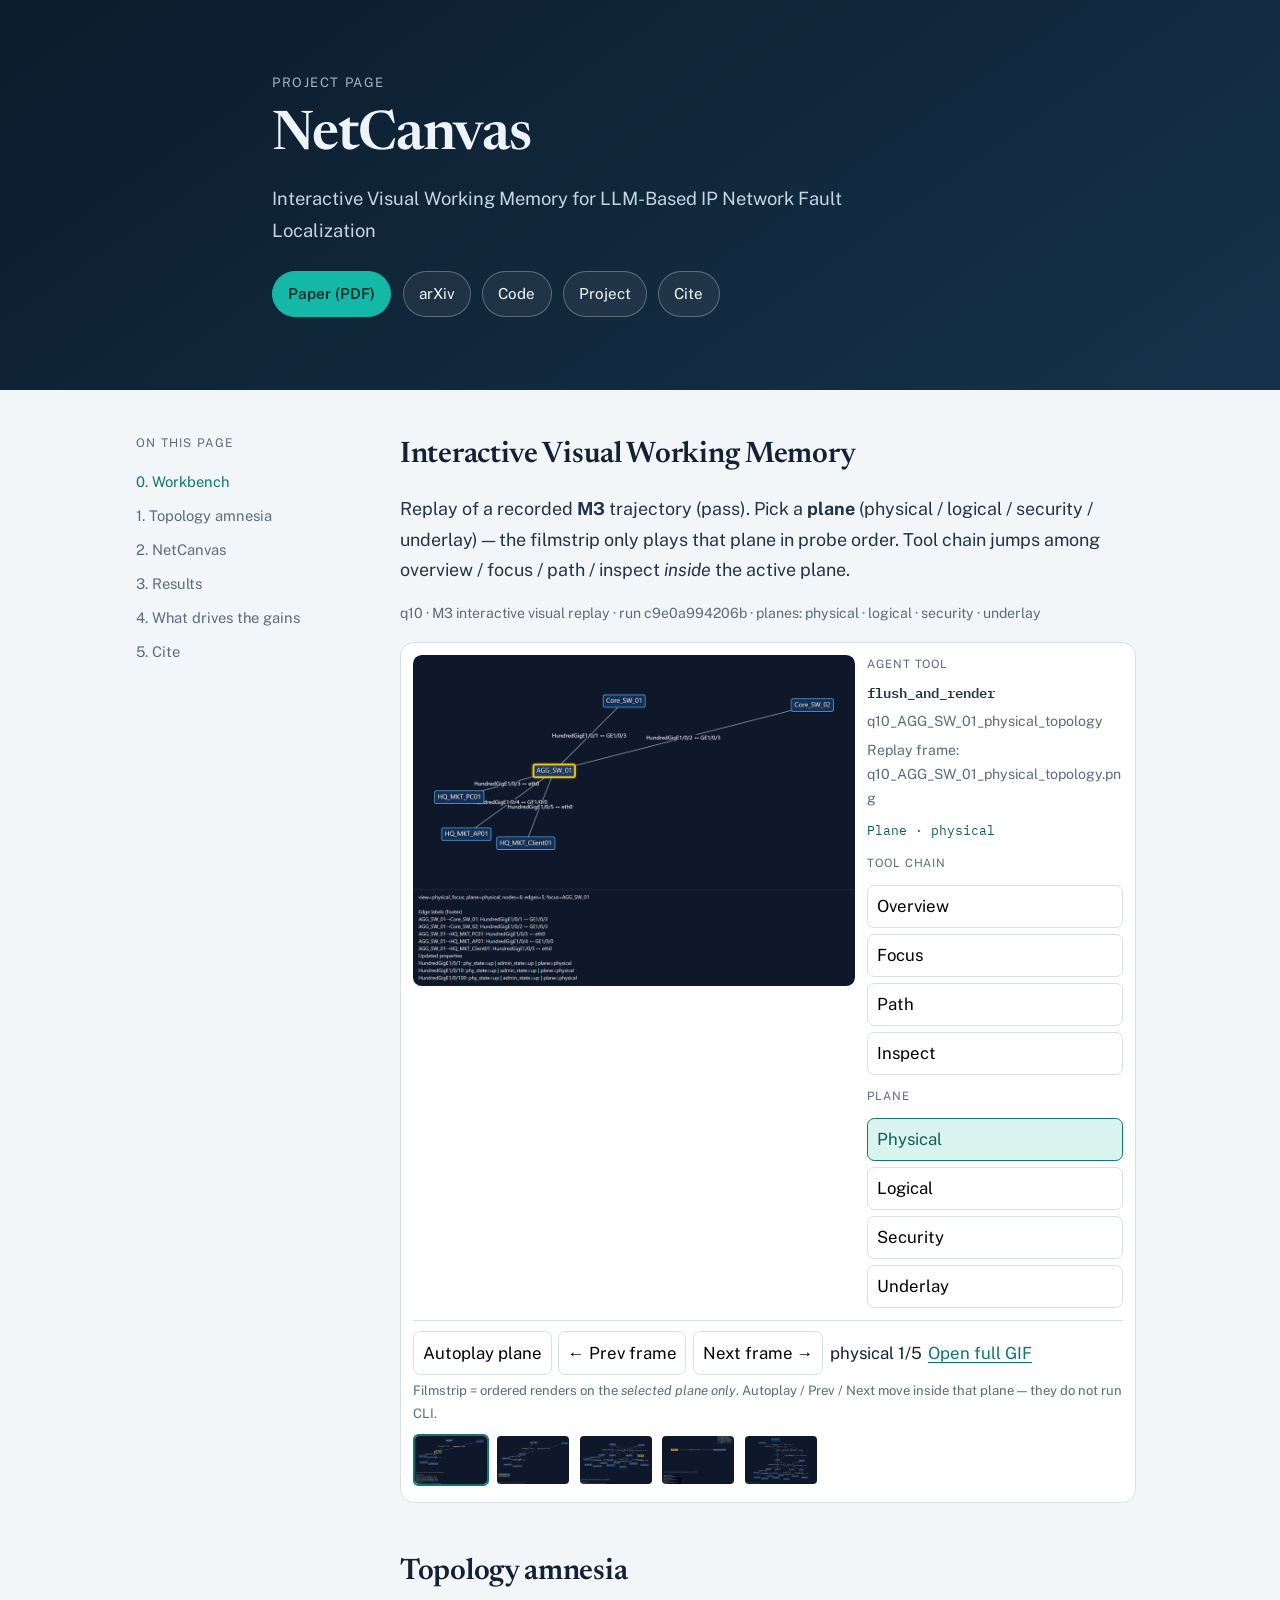
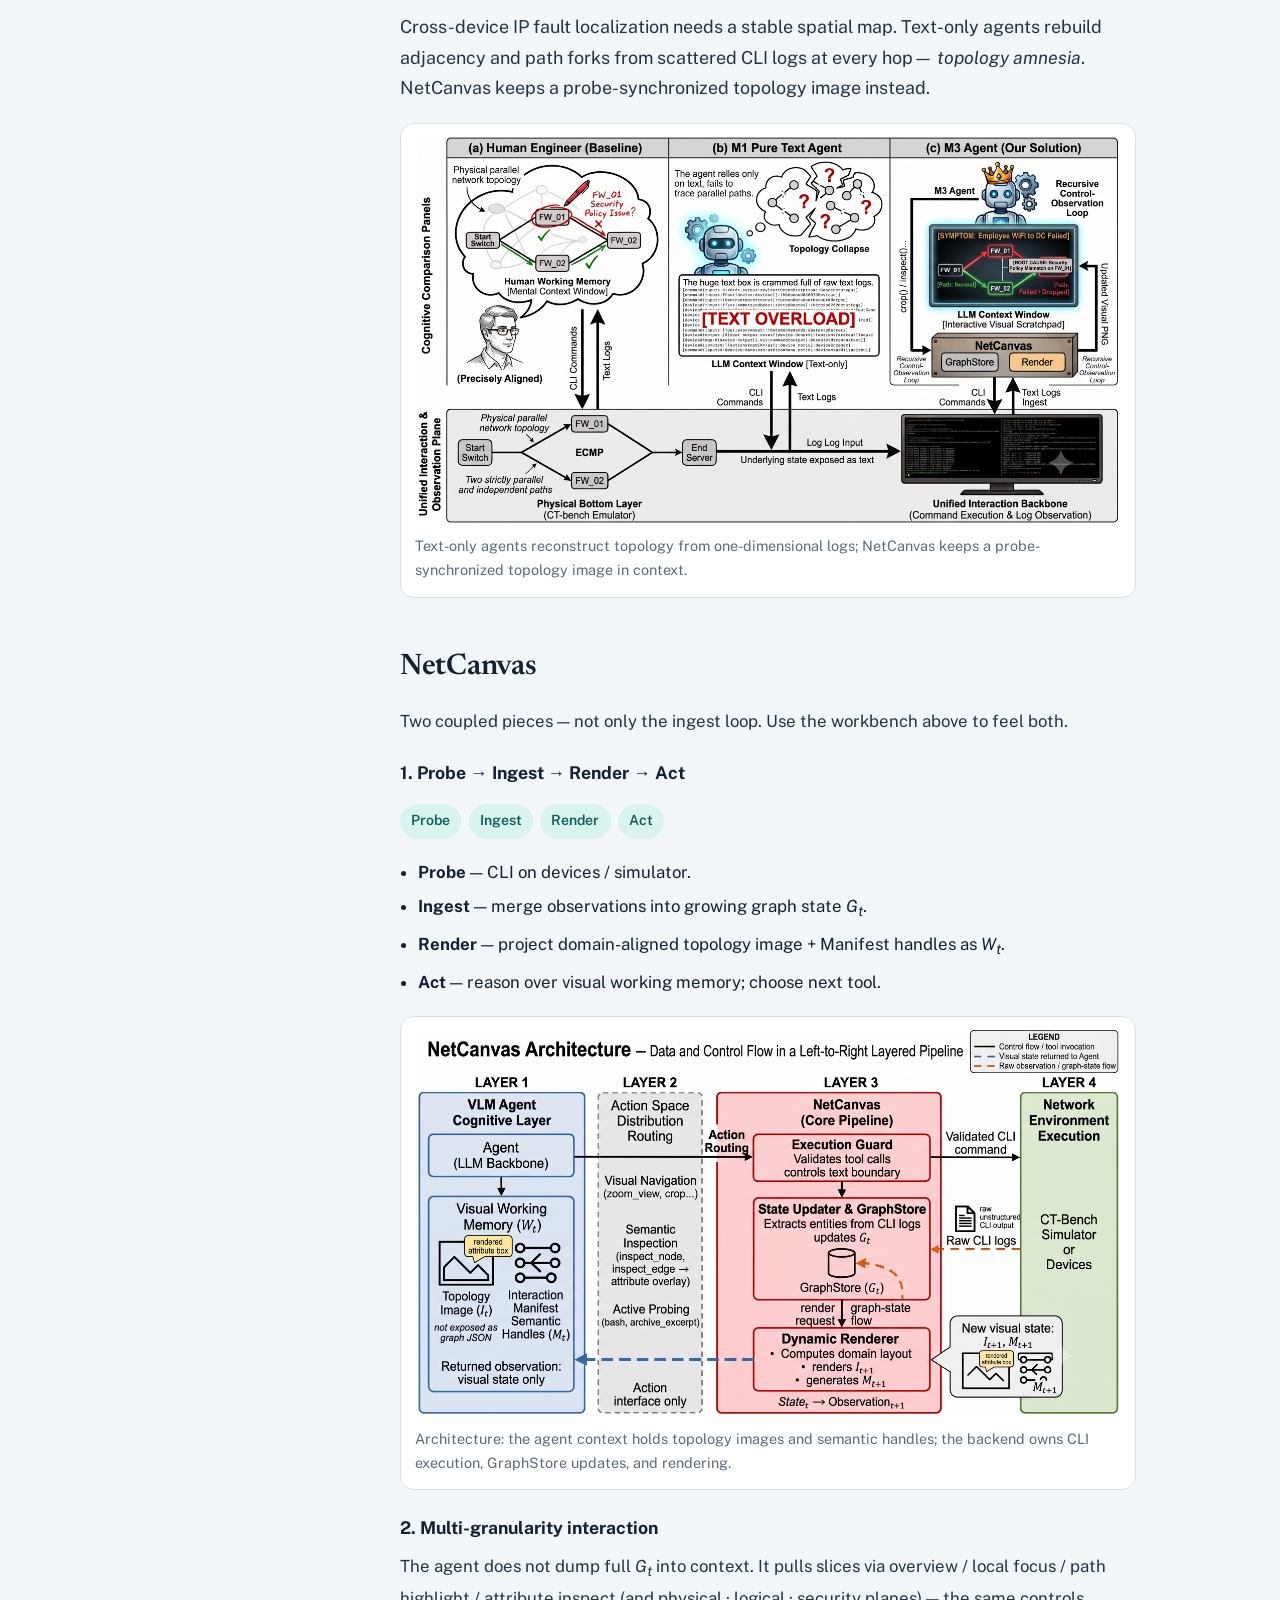
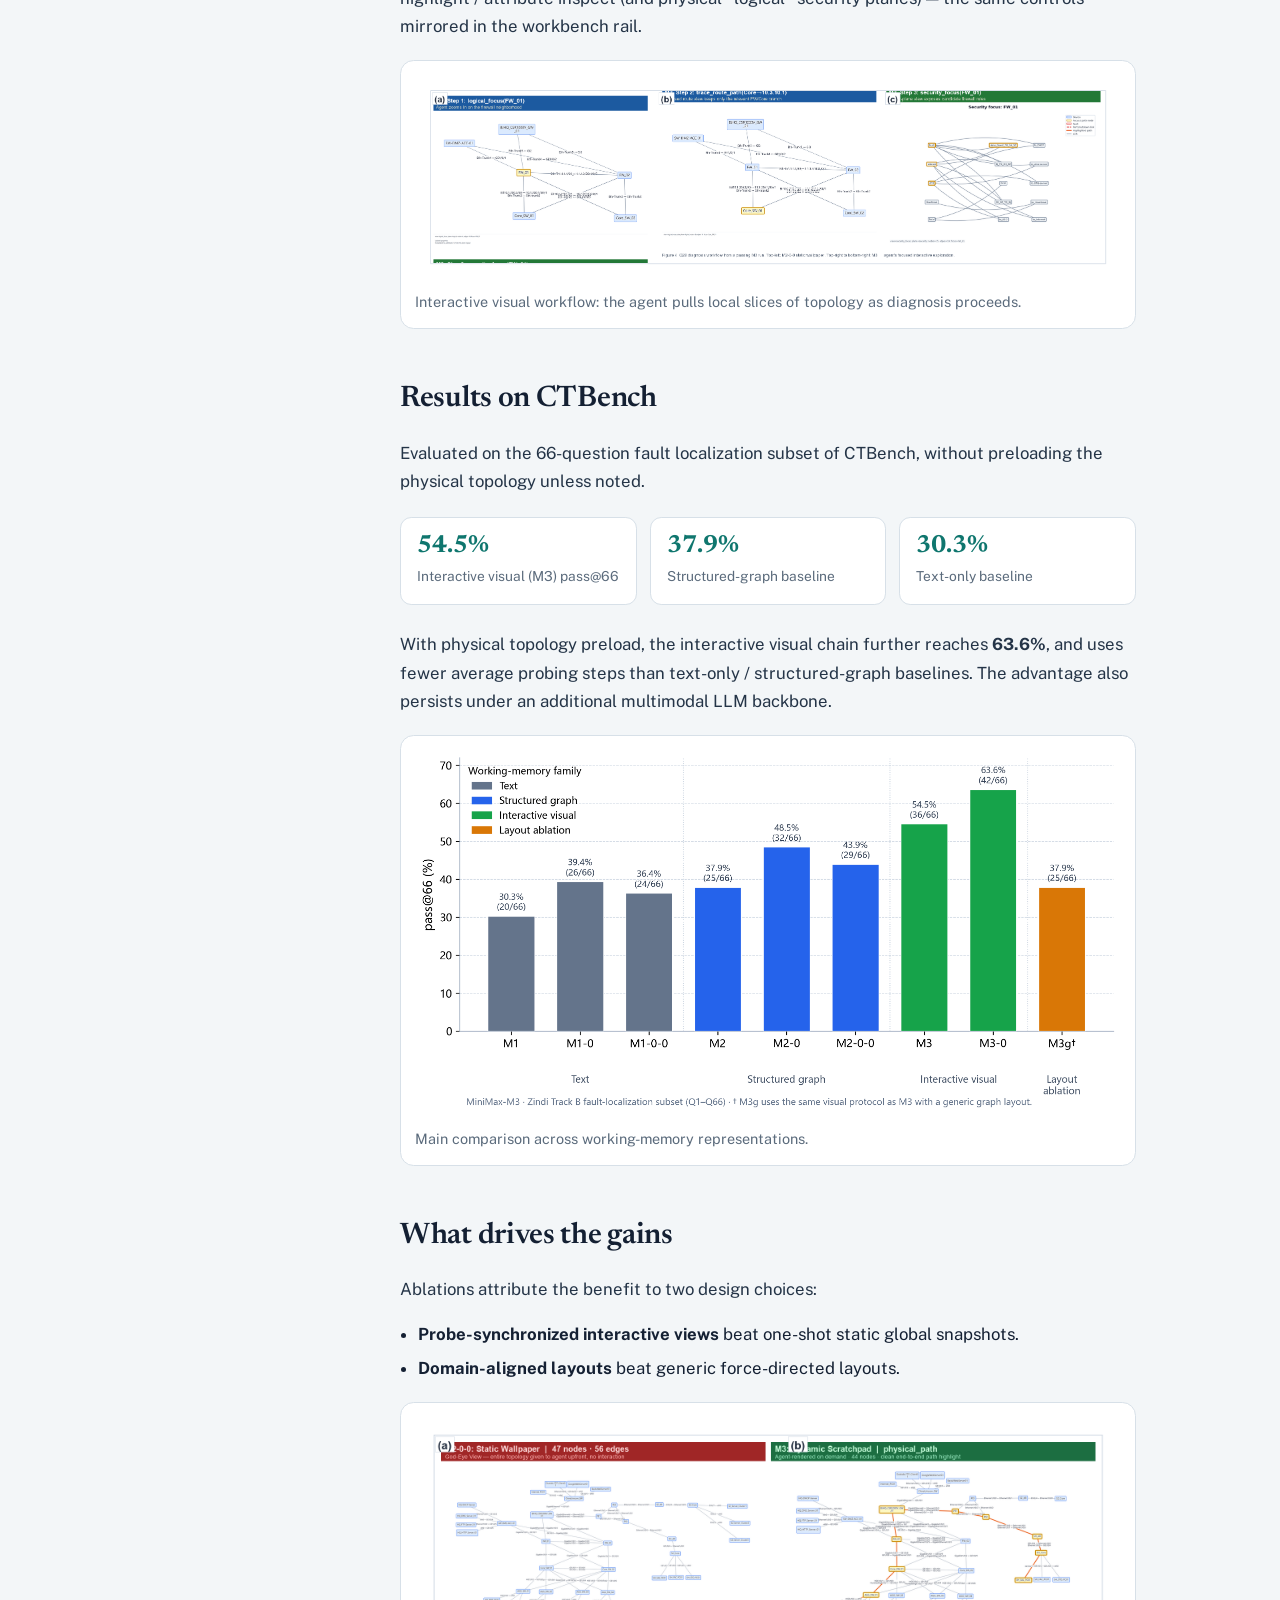
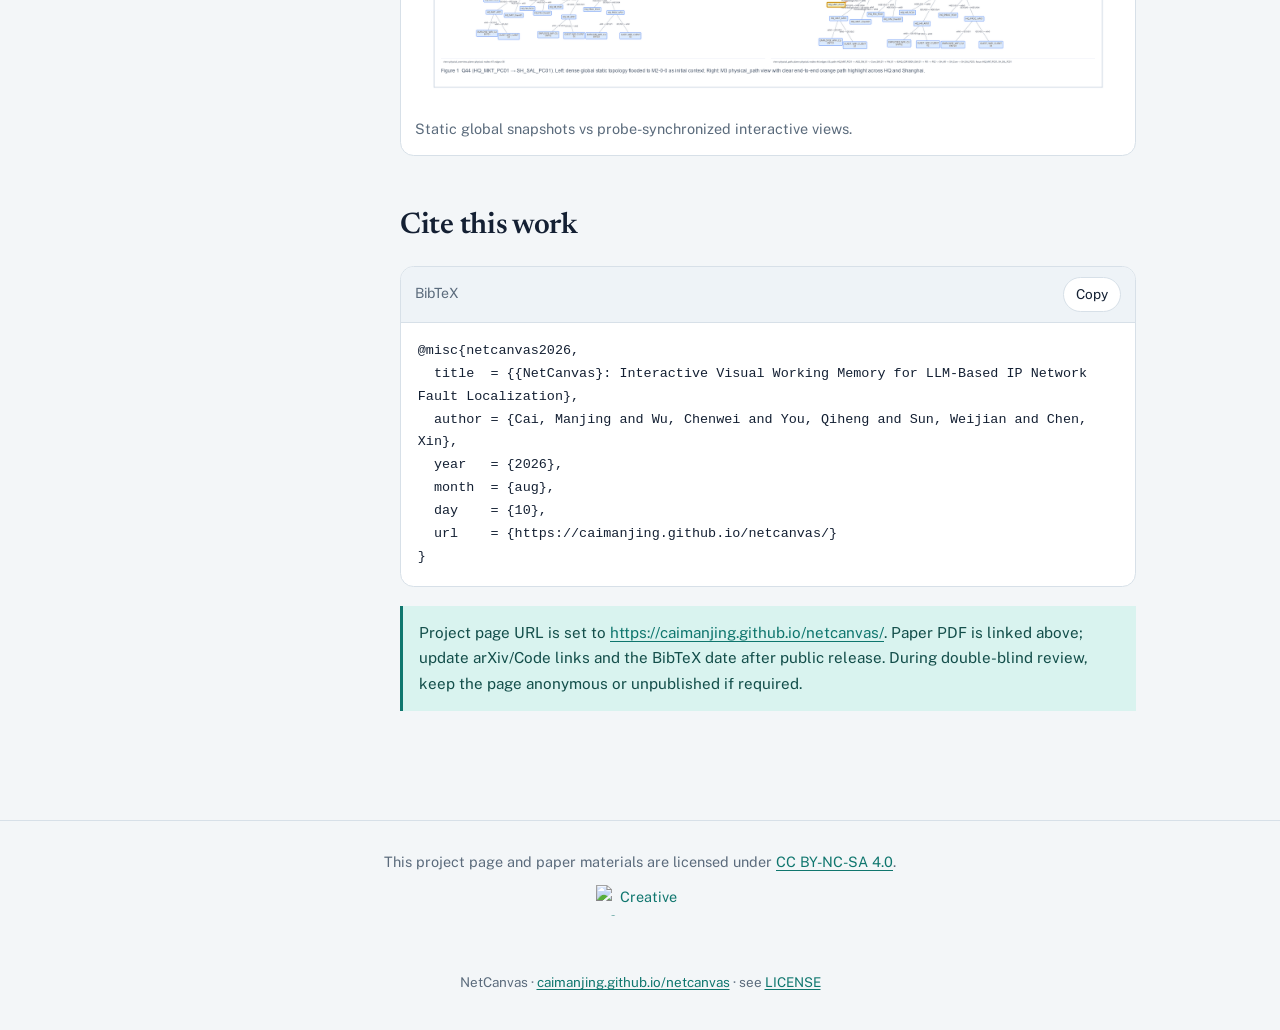
==== docs/index.html @ 9d700cc9 "Move site into docs/ for Pages and add NetCanvas PDF. Reserve the repo root for future code, keep pa" ====
<!DOCTYPE html>
<html lang="en">
<head>
  <meta charset="UTF-8" />
  <meta name="viewport" content="width=device-width, initial-scale=1" />
  <title>NetCanvas: Interactive Visual Working Memory for LLM-Based IP Network Fault Localization</title>
  <meta name="description" content="NetCanvas maintains probe-synchronized topology images as Interactive Visual Working Memory for LLM agents doing IP network fault localization." />
  <!--
    Project-page deploy: https://caimanjing.github.io/netcanvas/
    Served from repo docs/ via GitHub Pages (branch main, folder /docs).
    Keep asset paths relative so the /netcanvas/ subpath works.
  -->
  <link rel="preconnect" href="https://fonts.googleapis.com" />
  <link rel="preconnect" href="https://fonts.gstatic.com" crossorigin />
  <link href="https://fonts.googleapis.com/css2?family=Newsreader:opsz,wght@6..72,500;6..72,600&family=Public+Sans:wght@400;600&family=IBM+Plex+Mono:wght@400;500&display=swap" rel="stylesheet" />
  <link rel="stylesheet" href="assets/theme.css" />
</head>
<body>
  <header class="hero">
    <div class="hero-inner">
      <p class="kicker">Project page</p>
      <h1>NetCanvas</h1>
      <p class="tagline">
        Interactive Visual Working Memory for LLM-Based IP Network Fault Localization
      </p>
      <p class="links">
        <!-- Replace # with real URLs when ready -->
        <a class="primary" href="paper/NetCanvas.pdf">Paper (PDF)</a>
        <a href="#">arXiv</a>
        <a href="#">Code</a>
        <a href="https://caimanjing.github.io/netcanvas/">Project</a>
        <a href="#cite">Cite</a>
      </p>
    </div>
  </header>

  <div class="layout">
    <aside class="toc" aria-label="On this page">
      <p>On this page</p>
      <a href="#workbench">0. Workbench</a>
      <a href="#problem">1. Topology amnesia</a>
      <a href="#method">2. NetCanvas</a>
      <a href="#results">3. Results</a>
      <a href="#ablations">4. What drives the gains</a>
      <a href="#cite">5. Cite</a>
    </aside>

    <main>
      <section id="workbench" class="workbench-section">
        <h2>Interactive Visual Working Memory</h2>
        <p class="lead">
          Replay of a recorded <strong>M3</strong> trajectory (pass).
          Pick a <strong>plane</strong> (physical / logical / security / underlay) —
          the filmstrip only plays that plane in probe order.
          Tool chain jumps among overview / focus / path / inspect <em>inside</em> the active plane.
        </p>
        <p class="workbench-meta" data-workbench-meta></p>

        <div class="workbench" data-workbench>
          <div class="wb-main">
            <div class="wb-viewport">
              <img data-wb-image alt="Topology working memory frame" />
              <div class="wb-hotspots" data-wb-hotspots hidden></div>
            </div>
            <div class="wb-attr" data-wb-attr hidden></div>
          </div>
          <aside class="wb-side">
            <div class="wb-act">
              <p class="wb-label">Agent tool</p>
              <p class="wb-tool" data-wb-tool></p>
              <p class="wb-args" data-wb-args></p>
              <p class="wb-intent" data-wb-intent></p>
              <p class="wb-plane-now" data-wb-plane-now></p>
            </div>
            <div class="wb-rail" aria-label="Tool chain">
              <p class="wb-label">Tool chain</p>
              <button type="button" data-wb-tool-btn="overview">Overview</button>
              <button type="button" data-wb-tool-btn="focus">Focus</button>
              <button type="button" data-wb-tool-btn="path">Path</button>
              <button type="button" data-wb-tool-btn="inspect">Inspect</button>
            </div>
            <div class="wb-planes" aria-label="Topology plane">
              <p class="wb-label">Plane</p>
              <button type="button" data-wb-plane="physical">Physical</button>
              <button type="button" data-wb-plane="logical">Logical</button>
              <button type="button" data-wb-plane="security">Security</button>
              <button type="button" data-wb-plane="underlay">Underlay</button>
            </div>
          </aside>
          <div class="wb-timeline">
            <div class="wb-controls">
              <button type="button" data-wb-play title="Auto-advance frames in the selected plane">Autoplay plane</button>
              <button type="button" data-wb-prev title="Previous frame in this plane">← Prev frame</button>
              <button type="button" data-wb-next title="Next frame in this plane">Next frame →</button>
              <span data-wb-index></span>
              <a href="assets/demo/demo.gif" target="_blank" rel="noopener">Open full GIF</a>
            </div>
            <p class="wb-hint">
              Filmstrip = ordered renders on the <em>selected plane only</em>.
              Autoplay / Prev / Next move inside that plane — they do not run CLI.
            </p>
            <div class="wb-film" data-wb-film></div>
          </div>
        </div>
      </section>

      <section id="problem">
        <h2>Topology amnesia</h2>
        <p class="lead">
          Cross-device IP fault localization needs a stable spatial map. Text-only
          agents rebuild adjacency and path forks from scattered CLI logs at every hop—
          <em>topology amnesia</em>. NetCanvas keeps a probe-synchronized topology image instead.
        </p>
        <figure>
          <img src="figures/teaser.png" alt="Text-only agent vs interactive visual agent" />
          <figcaption>
            Text-only agents reconstruct topology from one-dimensional logs;
            NetCanvas keeps a probe-synchronized topology image in context.
          </figcaption>
        </figure>
      </section>

      <section id="method">
        <h2>NetCanvas</h2>
        <p>
          Two coupled pieces — not only the ingest loop.
          Use the workbench above to feel both.
        </p>

        <h3>1. Probe → Ingest → Render → Act</h3>
        <div class="loop" aria-label="Runtime loop">
          <span>Probe</span>
          <span>Ingest</span>
          <span>Render</span>
          <span>Act</span>
        </div>
        <ul class="clean">
          <li><strong>Probe</strong> — CLI on devices / simulator.</li>
          <li><strong>Ingest</strong> — merge observations into growing graph state <em>G<sub>t</sub></em>.</li>
          <li><strong>Render</strong> — project domain-aligned topology image + Manifest handles as <em>W<sub>t</sub></em>.</li>
          <li><strong>Act</strong> — reason over visual working memory; choose next tool.</li>
        </ul>

        <figure>
          <img src="figures/architecture.png" alt="NetCanvas architecture" />
          <figcaption>
            Architecture: the agent context holds topology images and semantic
            handles; the backend owns CLI execution, GraphStore updates, and rendering.
          </figcaption>
        </figure>

        <h3>2. Multi-granularity interaction</h3>
        <p>
          The agent does not dump full <em>G<sub>t</sub></em> into context.
          It pulls slices via overview / local focus / path highlight / attribute inspect
          (and physical · logical · security planes) — the same controls mirrored in the workbench rail.
        </p>

        <figure>
          <img src="figures/workflow.png" alt="M3 interactive visual workflow" />
          <figcaption>
            Interactive visual workflow: the agent pulls local slices of topology
            as diagnosis proceeds.
          </figcaption>
        </figure>
      </section>

      <section id="results">
        <h2>Results on CTBench</h2>
        <p>
          Evaluated on the 66-question fault localization subset of CTBench,
          without preloading the physical topology unless noted.
        </p>

        <div class="stats">
          <div class="stat">
            <strong>54.5%</strong>
            <span>Interactive visual (M3) pass@66</span>
          </div>
          <div class="stat">
            <strong>37.9%</strong>
            <span>Structured-graph baseline</span>
          </div>
          <div class="stat">
            <strong>30.3%</strong>
            <span>Text-only baseline</span>
          </div>
        </div>

        <p>
          With physical topology preload, the interactive visual chain further
          reaches <strong>63.6%</strong>, and uses fewer average probing steps than
          text-only / structured-graph baselines. The advantage also persists under
          an additional multimodal LLM backbone.
        </p>

        <figure>
          <img src="figures/results.png" alt="Overall pass rates comparison" />
          <figcaption>Main comparison across working-memory representations.</figcaption>
        </figure>
      </section>

      <section id="ablations">
        <h2>What drives the gains</h2>
        <p>
          Ablations attribute the benefit to two design choices:
        </p>
        <ul class="clean">
          <li><strong>Probe-synchronized interactive views</strong> beat one-shot static global snapshots.</li>
          <li><strong>Domain-aligned layouts</strong> beat generic force-directed layouts.</li>
        </ul>
        <figure>
          <img src="figures/ablation.png" alt="Static vs dynamic visual memory" />
          <figcaption>
            Static global snapshots vs probe-synchronized interactive views.
          </figcaption>
        </figure>
      </section>

      <section id="cite">
        <h2>Cite this work</h2>
        <div class="citation">
          <div class="citation-bar">
            <span>BibTeX</span>
            <button type="button" data-copy-bibtex>Copy</button>
          </div>
          <pre><code id="bibtex-code">@misc{netcanvas2026,
  title  = {{NetCanvas}: Interactive Visual Working Memory for LLM-Based IP Network Fault Localization},
  author = {Cai, Manjing and Wu, Chenwei and You, Qiheng and Sun, Weijian and Chen, Xin},
  year   = {2026},
  month  = {aug},
  day    = {10},
  url    = {https://caimanjing.github.io/netcanvas/}
}</code></pre>
        </div>
        <p class="note">
          Project page URL is set to
          <a href="https://caimanjing.github.io/netcanvas/">https://caimanjing.github.io/netcanvas/</a>.
          Paper PDF is linked above; update arXiv/Code links and the BibTeX date after public release.
          During double-blind review, keep the page anonymous or unpublished if required.
        </p>
      </section>
    </main>
  </div>

  <footer class="site-footer">
    <p>
      This project page and paper materials are licensed under
      <a rel="license" href="https://creativecommons.org/licenses/by-nc-sa/4.0/">CC BY-NC-SA 4.0</a>.
    </p>
    <p>
      <a rel="license" href="https://creativecommons.org/licenses/by-nc-sa/4.0/">
        <img
          alt="Creative Commons License"
          src="https://licensebuttons.net/l/by-nc-sa/4.0/88x31.png"
          width="88"
          height="31"
        />
      </a>
    </p>
    <p class="footer-meta">
      NetCanvas ·
      <a href="https://caimanjing.github.io/netcanvas/">caimanjing.github.io/netcanvas</a>
      · see <a href="LICENSE">LICENSE</a>
    </p>
  </footer>

  <script type="module" src="assets/site.js"></script>
</body>
</html>
---- docs/assets/theme.css ----
:root {
  --bg: #f3f6f8;
  --surface: #ffffff;
  --ink: #142033;
  --muted: #5b6b7c;
  --line: #d7e0e8;
  --accent: #0f766e;
  --accent-soft: #d9f3ef;
  --hero-from: #0b1c2c;
  --hero-to: #16324a;
  --max: 46rem;
  --nav: 14rem;
  --font-display: "Newsreader", "Source Serif 4", Georgia, serif;
  --font-body: "Public Sans", "Segoe UI", sans-serif;
  --font-mono: "IBM Plex Mono", ui-monospace, monospace;
}

*,
*::before,
*::after {
  box-sizing: border-box;
}

html {
  scroll-behavior: smooth;
}

body {
  margin: 0;
  color: var(--ink);
  background:
    radial-gradient(1200px 500px at 10% -10%, #d7ece8 0%, transparent 55%),
    radial-gradient(900px 420px at 90% 0%, #d9e5f2 0%, transparent 50%),
    var(--bg);
  font-family: var(--font-body);
  font-size: 1.05rem;
  line-height: 1.7;
}

img,
video {
  max-width: 100%;
  height: auto;
  display: block;
}

a {
  color: var(--accent);
  text-decoration-thickness: 1px;
  text-underline-offset: 0.18em;
}

a:hover {
  color: #0b5f59;
}

.hero {
  background: linear-gradient(145deg, var(--hero-from), var(--hero-to));
  color: #edf3f8;
  padding: 4.5rem 1.25rem 3.5rem;
}

.hero-inner,
.page {
  width: min(100% - 2rem, calc(var(--max) + var(--nav) + 3rem));
  margin: 0 auto;
}

.hero-inner {
  max-width: var(--max);
}

.kicker {
  margin: 0 0 0.75rem;
  font-size: 0.82rem;
  letter-spacing: 0.12em;
  text-transform: uppercase;
  color: #9fb6c9;
}

.hero h1 {
  margin: 0;
  font-family: var(--font-display);
  font-size: clamp(2.4rem, 5vw, 3.4rem);
  font-weight: 600;
  line-height: 1.12;
  letter-spacing: -0.02em;
}

.tagline {
  margin: 1rem 0 0;
  max-width: 38rem;
  font-size: 1.15rem;
  color: #c5d5e4;
}

.links {
  display: flex;
  flex-wrap: wrap;
  gap: 0.7rem;
  margin-top: 1.6rem;
}

.links a {
  display: inline-flex;
  align-items: center;
  padding: 0.55rem 0.95rem;
  border: 1px solid rgba(255, 255, 255, 0.28);
  border-radius: 999px;
  color: #f4f8fb;
  text-decoration: none;
  background: rgba(255, 255, 255, 0.06);
  font-size: 0.95rem;
}

.links a:hover {
  background: rgba(255, 255, 255, 0.14);
  color: #fff;
}

.links a.primary {
  background: #14b8a6;
  border-color: #14b8a6;
  color: #042f2e;
  font-weight: 600;
}

.layout {
  display: grid;
  grid-template-columns: var(--nav) minmax(0, var(--max));
  gap: 2.5rem;
  width: min(100% - 2rem, calc(var(--max) + var(--nav) + 3rem));
  margin: 0 auto;
  padding: 2.5rem 0 4rem;
}

.toc {
  position: sticky;
  top: 1.25rem;
  align-self: start;
  padding: 0.2rem 0;
}

.toc p {
  margin: 0 0 0.7rem;
  font-size: 0.75rem;
  letter-spacing: 0.1em;
  text-transform: uppercase;
  color: var(--muted);
}

.toc a {
  display: block;
  padding: 0.28rem 0;
  color: var(--muted);
  text-decoration: none;
  font-size: 0.92rem;
}

.toc a:hover,
.toc a.active {
  color: var(--accent);
}

main section {
  margin-bottom: 2.8rem;
  scroll-margin-top: 1.2rem;
}

main h2 {
  margin: 0 0 0.9rem;
  font-family: var(--font-display);
  font-size: 1.85rem;
  font-weight: 600;
  letter-spacing: -0.01em;
}

main h3 {
  margin: 1.4rem 0 0.55rem;
  font-size: 1.1rem;
}

.lead,
main p {
  margin: 0 0 1rem;
  color: #243447;
}

.lead {
  font-size: 1.12rem;
}

.stats {
  display: grid;
  grid-template-columns: repeat(3, 1fr);
  gap: 0.8rem;
  margin: 1.3rem 0 1.6rem;
}

.stat {
  padding: 0.95rem 1rem;
  background: var(--surface);
  border: 1px solid var(--line);
  border-radius: 0.7rem;
}

.stat strong {
  display: block;
  font-family: var(--font-display);
  font-size: 1.55rem;
  line-height: 1.1;
  color: var(--accent);
}

.stat span {
  display: block;
  margin-top: 0.3rem;
  font-size: 0.86rem;
  color: var(--muted);
}

figure {
  margin: 1.2rem 0 0.4rem;
  padding: 0.85rem;
  background: var(--surface);
  border: 1px solid var(--line);
  border-radius: 0.85rem;
}

figure img {
  width: 100%;
  border-radius: 0.35rem;
}

figcaption {
  margin-top: 0.7rem;
  font-size: 0.9rem;
  color: var(--muted);
}

.loop {
  display: flex;
  flex-wrap: wrap;
  gap: 0.45rem;
  margin: 1rem 0 1.2rem;
}

.loop span {
  padding: 0.35rem 0.7rem;
  border-radius: 999px;
  background: var(--accent-soft);
  color: #115e59;
  font-size: 0.88rem;
  font-weight: 600;
}

ul.clean {
  margin: 0.4rem 0 1rem;
  padding-left: 1.15rem;
}

ul.clean li {
  margin: 0.35rem 0;
}

.citation {
  background: var(--surface);
  border: 1px solid var(--line);
  border-radius: 0.85rem;
  overflow: hidden;
}

.citation-bar {
  display: flex;
  justify-content: space-between;
  align-items: center;
  padding: 0.65rem 0.9rem;
  border-bottom: 1px solid var(--line);
  background: #eef3f7;
  font-size: 0.88rem;
  color: var(--muted);
}

.citation button {
  border: 1px solid var(--line);
  background: #fff;
  color: var(--ink);
  border-radius: 999px;
  padding: 0.3rem 0.75rem;
  cursor: pointer;
  font: inherit;
  font-size: 0.85rem;
}

.citation button:hover {
  border-color: var(--accent);
  color: var(--accent);
}

.citation pre {
  margin: 0;
  padding: 1rem 1.05rem 1.15rem;
  overflow-x: auto;
  font-family: var(--font-mono);
  font-size: 0.84rem;
  line-height: 1.55;
  white-space: pre-wrap;
}

.note {
  margin-top: 1.2rem;
  padding: 0.85rem 1rem;
  border-left: 3px solid var(--accent);
  background: var(--accent-soft);
  color: #134e4a;
  font-size: 0.95rem;
}

.site-footer {
  border-top: 1px solid var(--line);
  padding: 1.4rem 1.25rem 2.4rem;
  color: var(--muted);
  font-size: 0.9rem;
  text-align: center;
}

.site-footer p {
  margin: 0.45rem 0;
}

.site-footer img {
  display: inline-block;
  margin: 0.2rem auto 0;
}

.site-footer .footer-meta {
  margin-top: 0.8rem;
  font-size: 0.84rem;
}

@media (max-width: 920px) {
  .layout {
    grid-template-columns: 1fr;
    gap: 1.2rem;
  }

  .toc {
    position: static;
    display: flex;
    flex-wrap: wrap;
    gap: 0.35rem 1rem;
    padding-bottom: 0.4rem;
    border-bottom: 1px solid var(--line);
  }

  .toc p {
    width: 100%;
  }

  .stats {
    grid-template-columns: 1fr;
  }
}

.workbench-section .lead {
  max-width: 46rem;
}

.workbench {
  display: grid;
  grid-template-columns: minmax(0, 1fr) 16rem;
  grid-template-rows: auto auto;
  gap: 0.75rem;
  margin-top: 1rem;
  padding: 0.75rem;
  background: var(--surface);
  border: 1px solid var(--line);
  border-radius: 0.85rem;
}

.wb-main {
  grid-column: 1;
  grid-row: 1;
}

.wb-side {
  grid-column: 2;
  grid-row: 1;
  display: flex;
  flex-direction: column;
  gap: 0.75rem;
}

.wb-timeline {
  grid-column: 1 / -1;
  grid-row: 2;
  border-top: 1px solid var(--line);
  padding-top: 0.65rem;
}

.wb-viewport {
  position: relative;
  background: #0b1c2c;
  border-radius: 0.55rem;
  overflow: hidden;
  min-height: 16rem;
}

.wb-viewport img {
  width: 100%;
  height: auto;
  display: block;
}

.wb-label {
  margin: 0 0 0.35rem;
  font-size: 0.72rem;
  letter-spacing: 0.08em;
  text-transform: uppercase;
  color: var(--muted);
}

.wb-tool {
  margin: 0;
  font-family: var(--font-mono);
  font-size: 0.9rem;
  font-weight: 600;
}

.wb-args,
.wb-intent {
  margin: 0.35rem 0 0;
  font-size: 0.88rem;
  color: var(--muted);
  word-break: break-word;
}

.wb-rail,
.wb-planes {
  display: flex;
  flex-direction: column;
  gap: 0.35rem;
}

.wb-rail button,
.wb-planes button,
.wb-controls button {
  font: inherit;
  cursor: pointer;
  border: 1px solid var(--line);
  background: #fff;
  border-radius: 0.45rem;
  padding: 0.4rem 0.55rem;
  text-align: left;
}

.wb-rail button:hover,
.wb-planes button:hover,
.wb-controls button:hover {
  border-color: var(--accent);
  color: var(--accent);
}

.wb-rail button.active,
.wb-planes button.active {
  background: var(--accent-soft);
  border-color: var(--accent);
  color: #115e59;
}

.wb-plane-now {
  margin: 0.55rem 0 0;
  font-family: var(--font-mono);
  font-size: 0.82rem;
  color: #115e59;
}

.wb-controls {
  display: flex;
  flex-wrap: wrap;
  gap: 0.4rem;
  align-items: center;
  margin-bottom: 0.35rem;
}

.wb-hint {
  margin: 0 0 0.55rem;
  font-size: 0.82rem;
  color: var(--muted);
}

.wb-film {
  display: flex;
  gap: 0.4rem;
  overflow-x: auto;
  padding-bottom: 0.25rem;
}

.wb-film button {
  flex: 0 0 auto;
  border: 2px solid transparent;
  padding: 0;
  background: none;
  cursor: pointer;
  border-radius: 0.35rem;
}

.wb-film button.active {
  border-color: var(--accent);
}

.wb-film img {
  width: 4.5rem;
  height: 3rem;
  object-fit: cover;
  display: block;
  border-radius: 0.25rem;
}

.workbench-meta {
  font-size: 0.88rem;
  color: var(--muted);
}

@media (max-width: 920px) {
  .workbench {
    grid-template-columns: 1fr;
  }

  .wb-side {
    grid-column: 1;
    grid-row: 2;
  }

  .wb-timeline {
    grid-row: 3;
  }
}
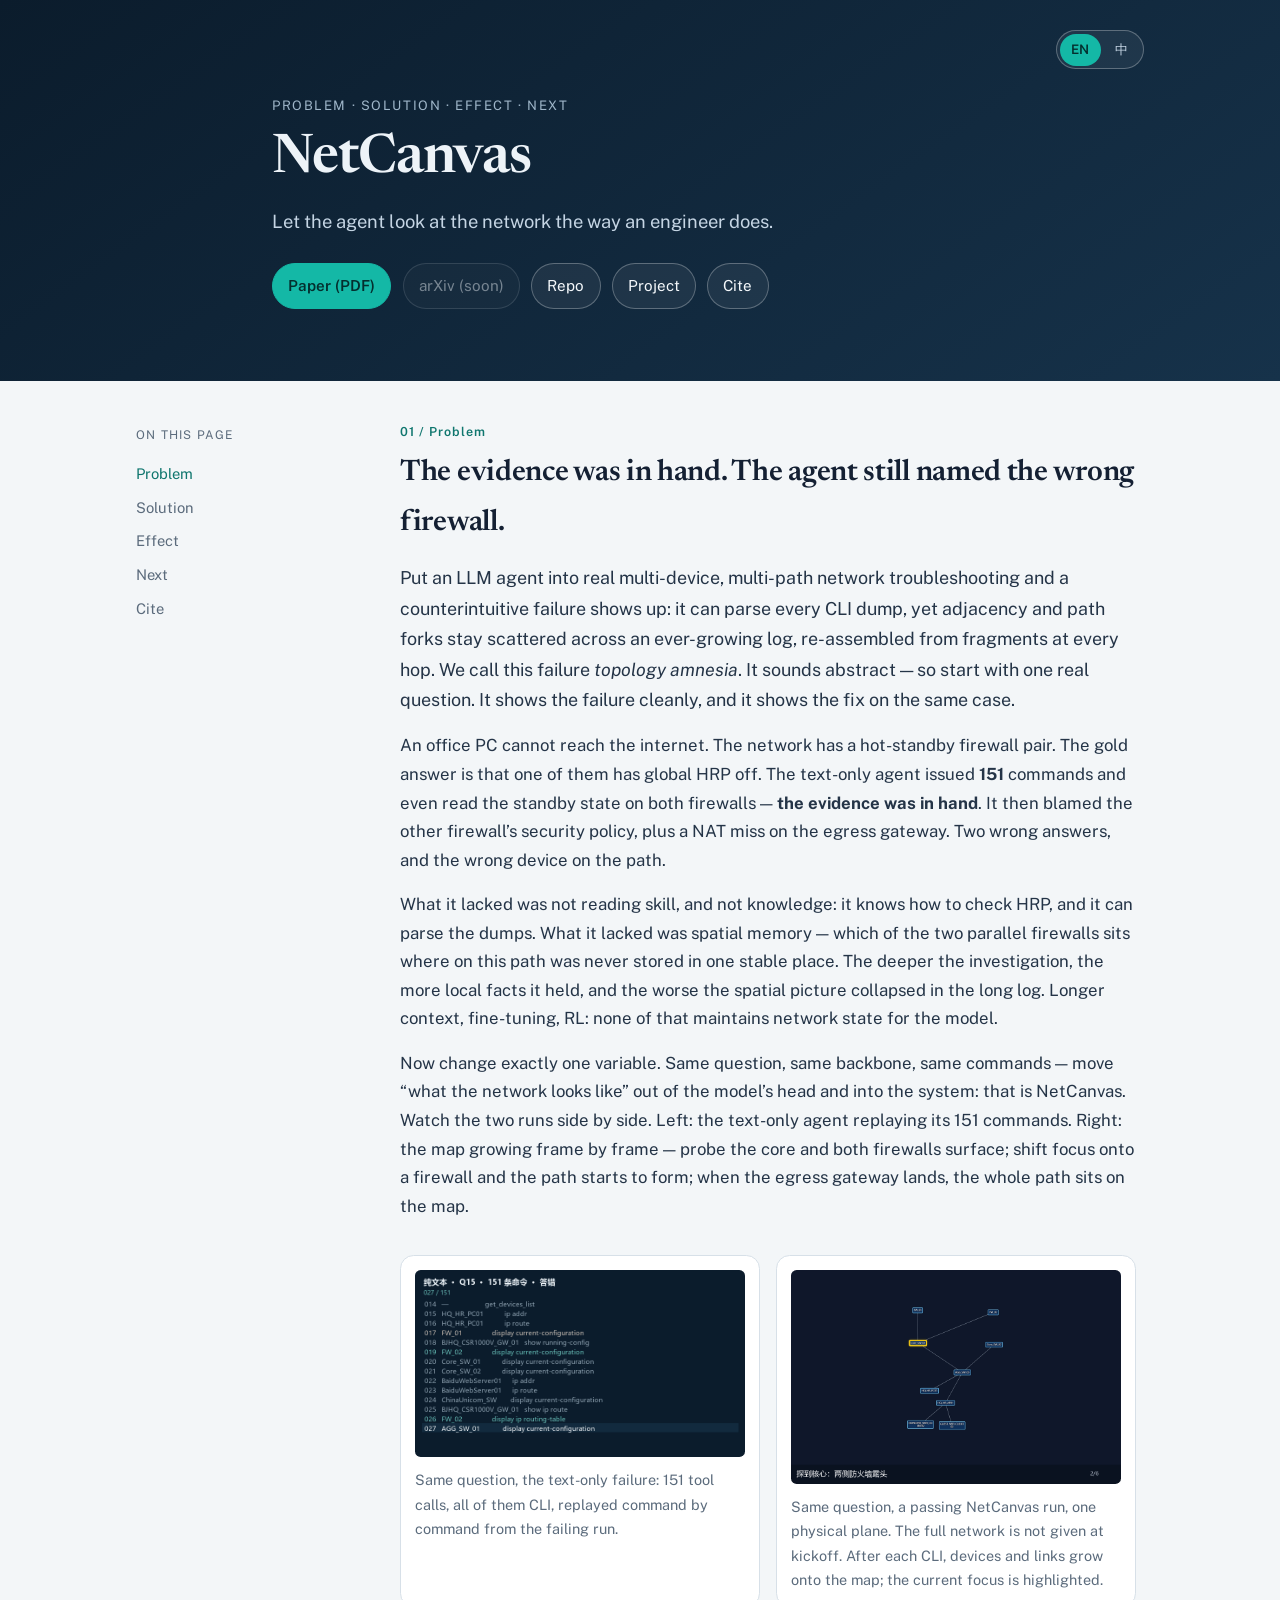
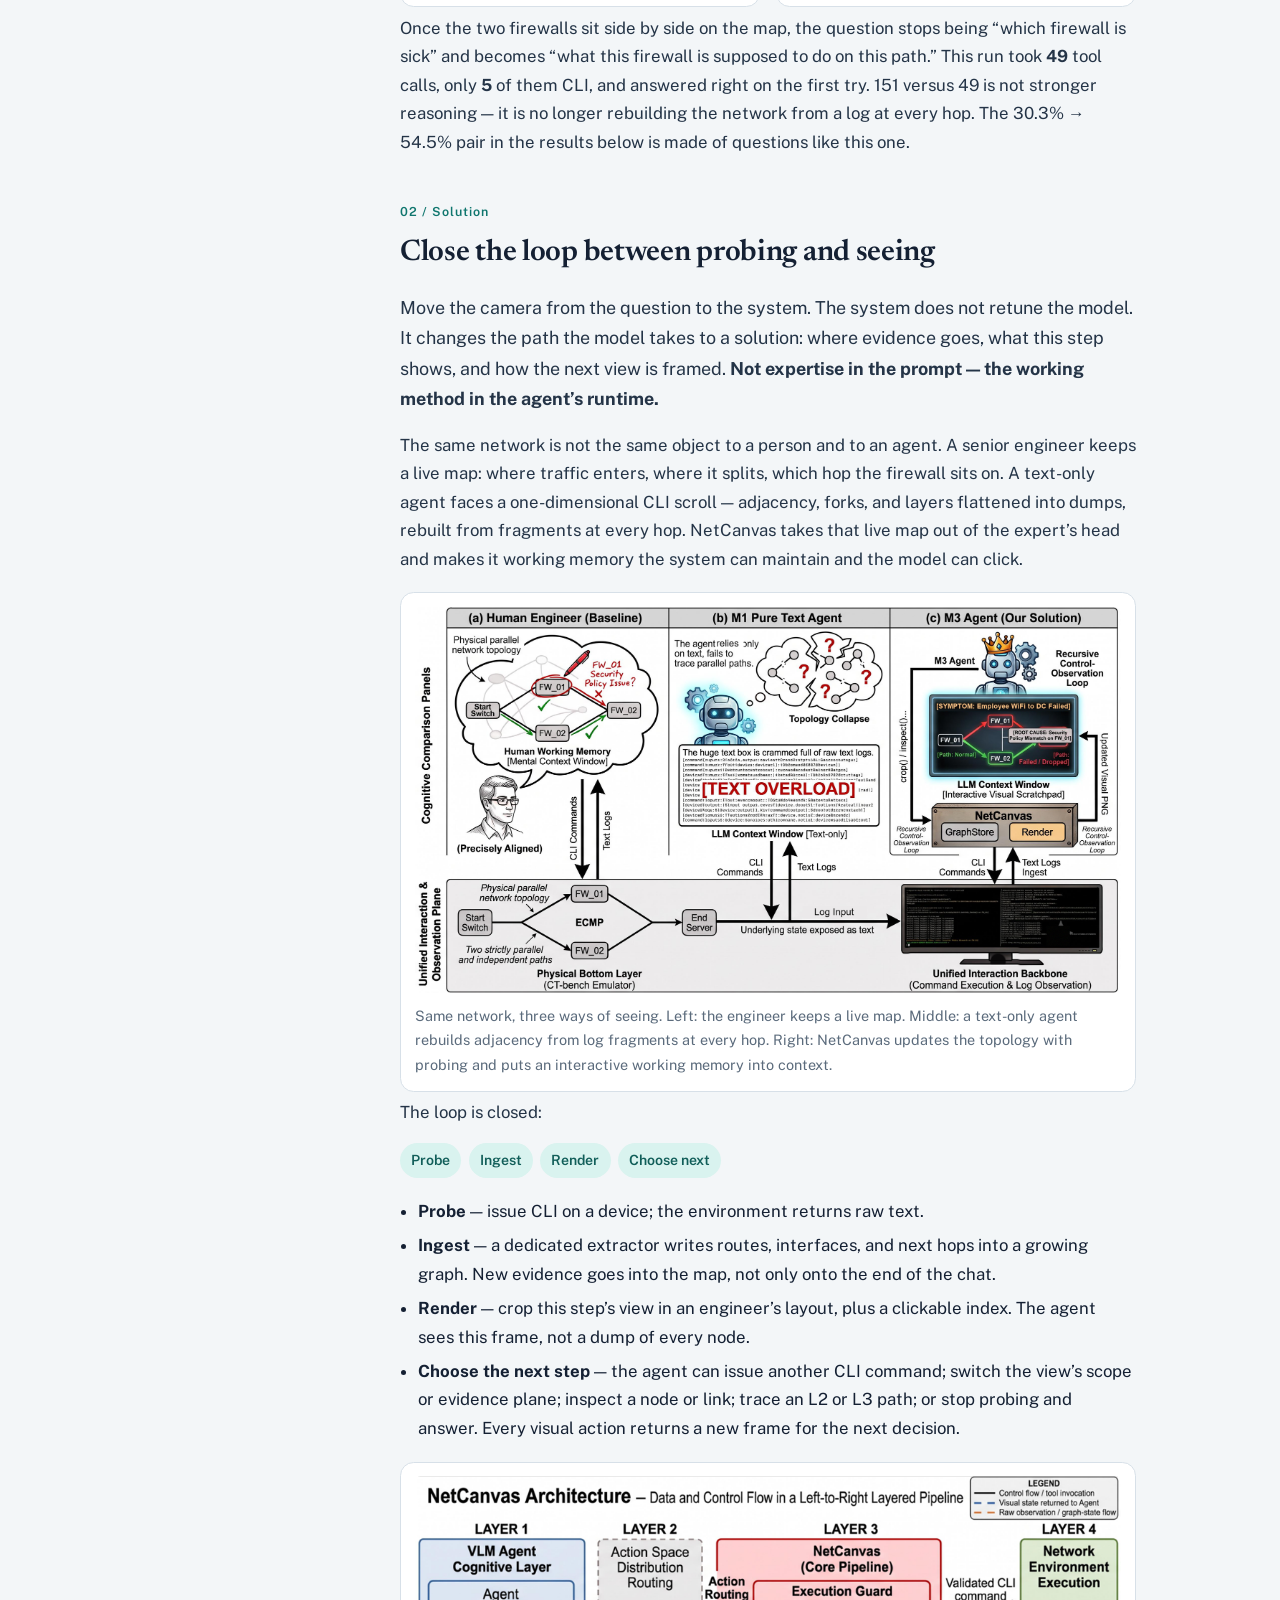
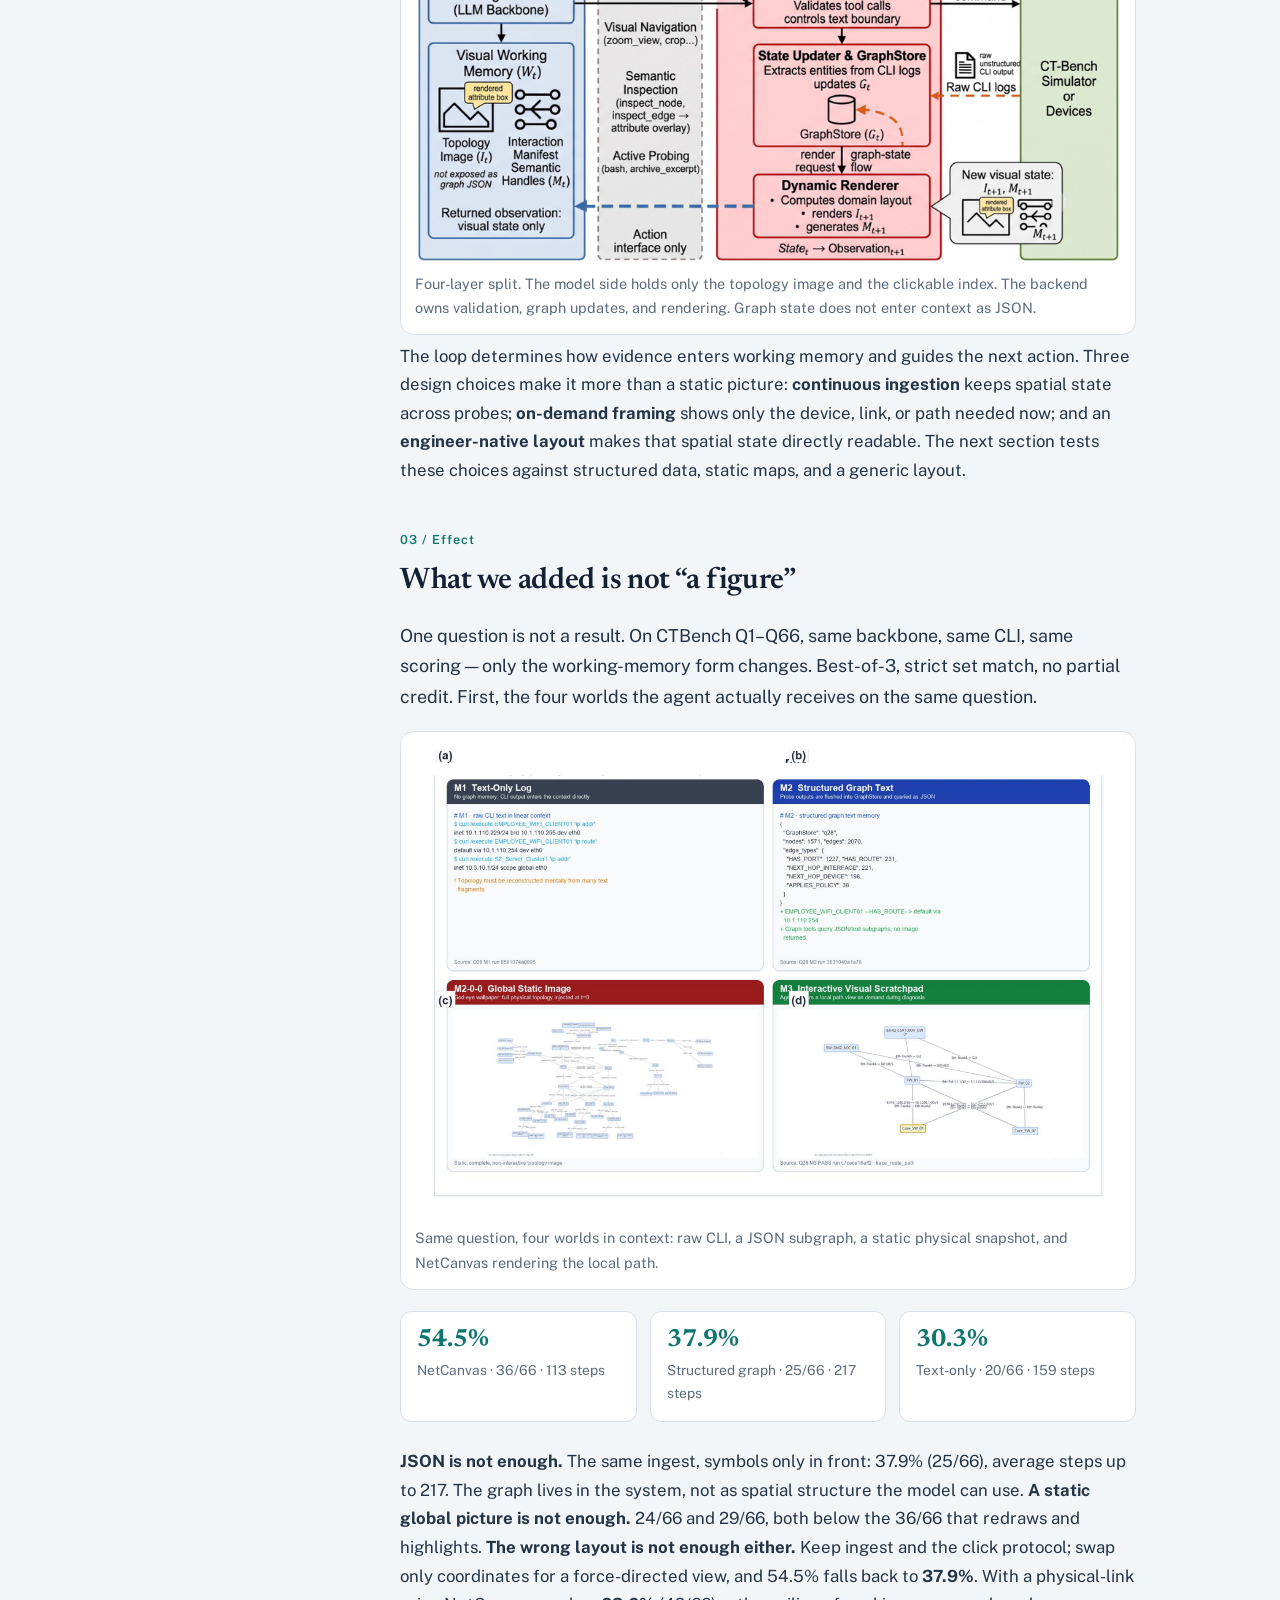
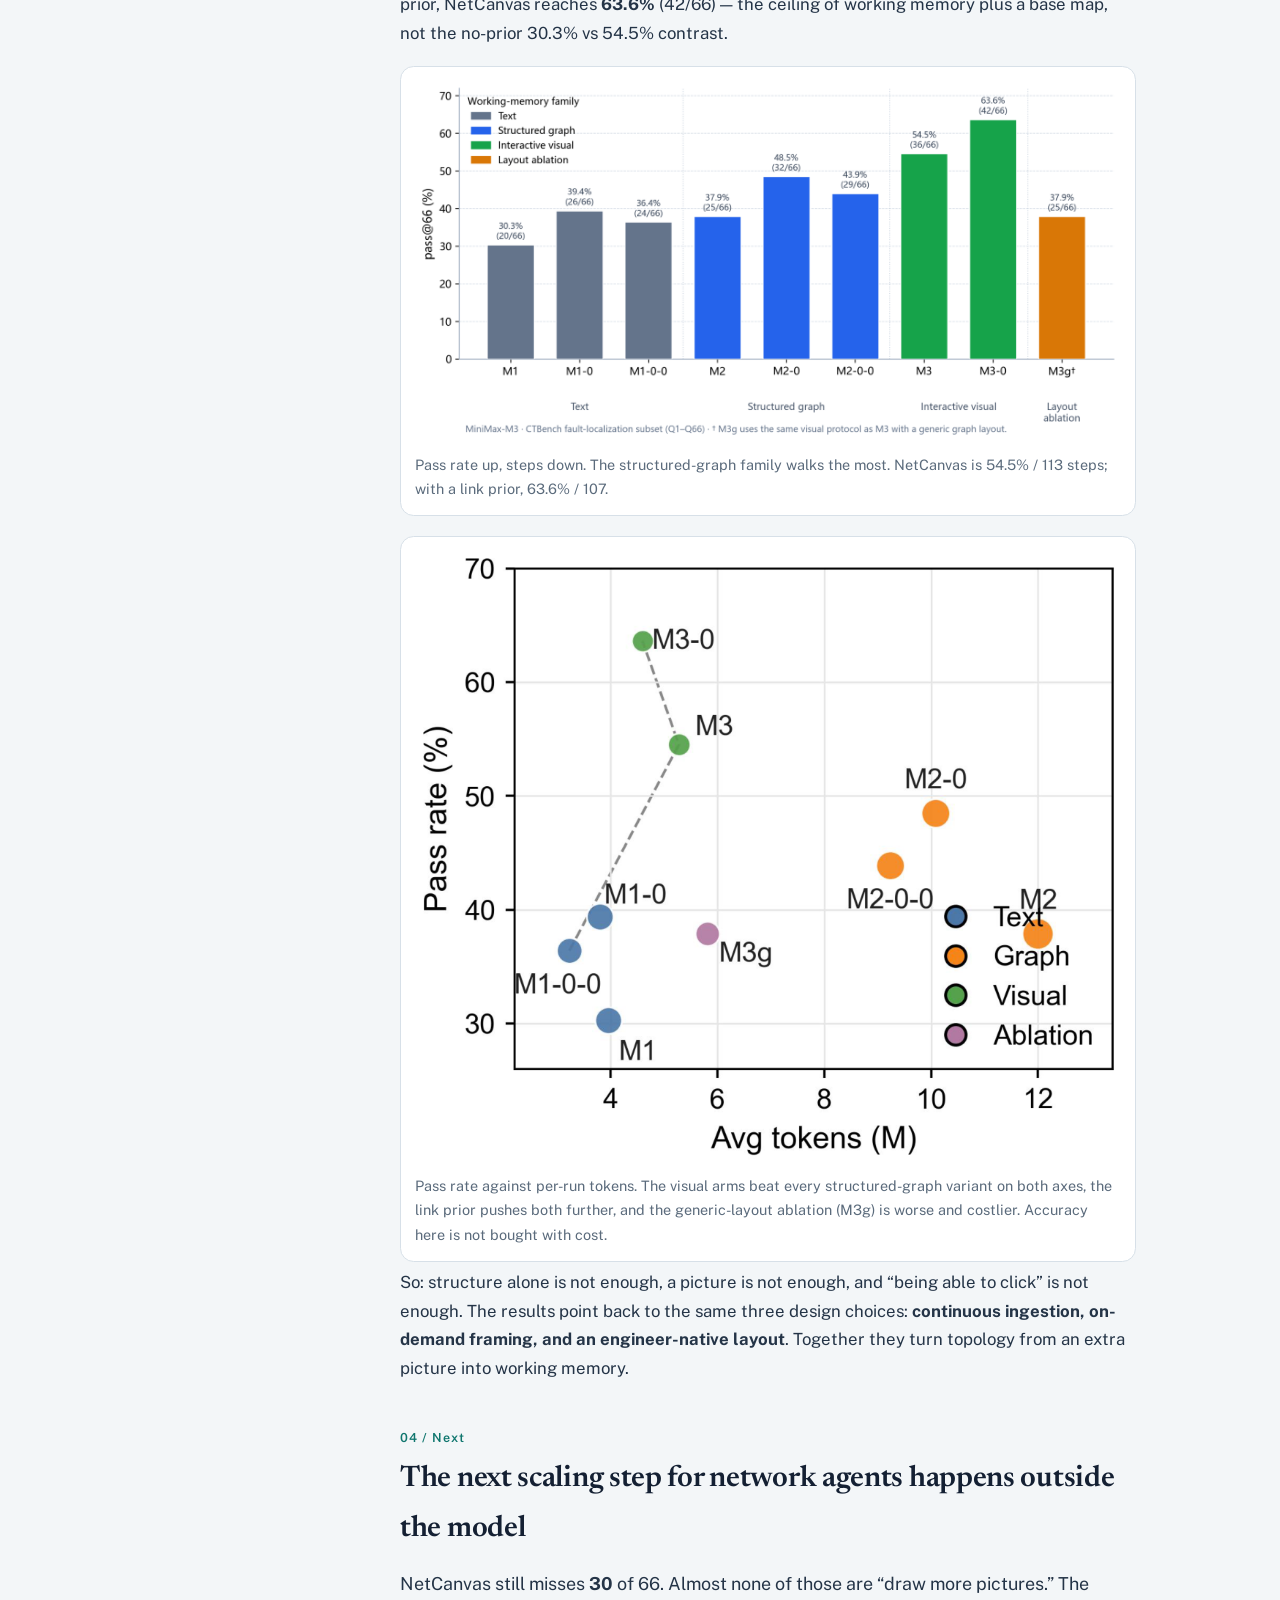
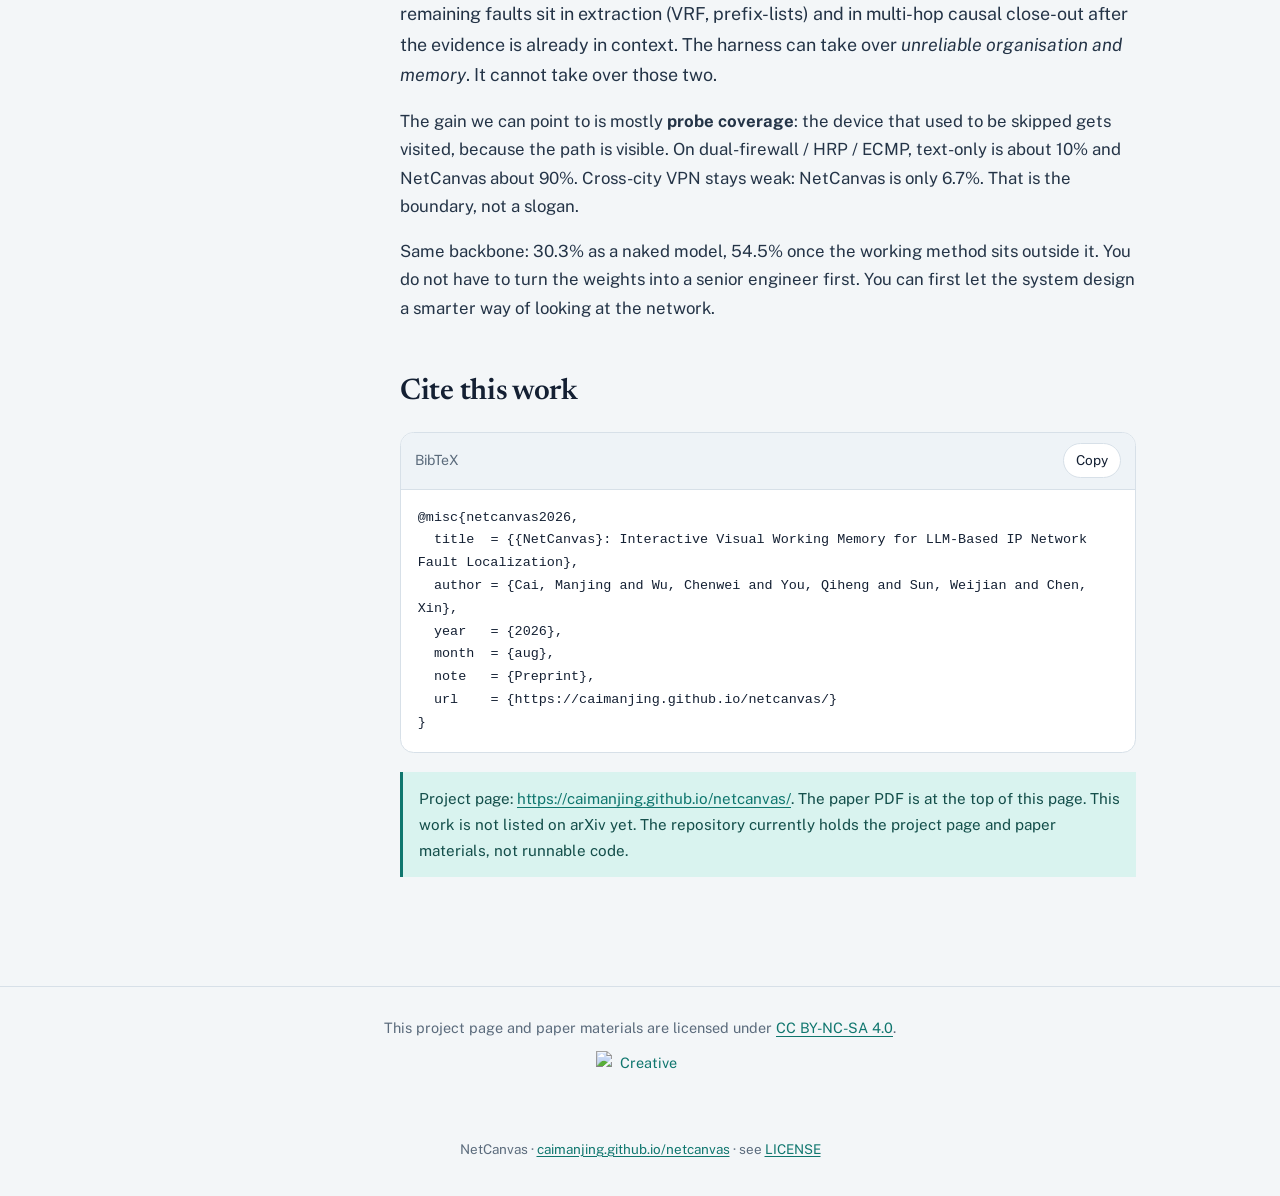
==== commit 6ac8ff85: "Publish the bilingual project page as a problem-solution-effect story. The public site needs the cur" ====
--- a/docs/index.html
+++ b/docs/index.html
@@ -12,239 +12,243 @@
   -->
   <link rel="preconnect" href="https://fonts.googleapis.com" />
   <link rel="preconnect" href="https://fonts.gstatic.com" crossorigin />
-  <link href="https://fonts.googleapis.com/css2?family=Newsreader:opsz,wght@6..72,500;6..72,600&family=Public+Sans:wght@400;600&family=IBM+Plex+Mono:wght@400;500&display=swap" rel="stylesheet" />
-  <link rel="stylesheet" href="assets/theme.css" />
+  <link href="https://fonts.googleapis.com/css2?family=Newsreader:opsz,wght@6..72,500;6..72,600&family=Noto+Sans+SC:wght@400;600&family=Noto+Serif+SC:wght@600&family=Public+Sans:wght@400;600&family=IBM+Plex+Mono:wght@400;500&display=swap" rel="stylesheet" />
+  <link rel="stylesheet" href="assets/theme.css?v=cli" />
 </head>
 <body>
   <header class="hero">
+    <div class="hero-bar">
+      <div class="lang-switch" role="group" aria-label="Language">
+        <button type="button" data-lang="en">EN</button>
+        <button type="button" data-lang="zh">中</button>
+      </div>
+    </div>
     <div class="hero-inner">
-      <p class="kicker">Project page</p>
+      <p class="kicker" data-i18n="hero.kicker">Problem · Solution · Effect · Next</p>
       <h1>NetCanvas</h1>
-      <p class="tagline">
-        Interactive Visual Working Memory for LLM-Based IP Network Fault Localization
+      <p class="tagline" data-i18n="hero.tagline">
+        Let the agent look at the network the way an engineer does.
       </p>
       <p class="links">
-        <!-- Replace # with real URLs when ready -->
-        <a class="primary" href="paper/NetCanvas.pdf">Paper (PDF)</a>
-        <a href="#">arXiv</a>
-        <a href="#">Code</a>
-        <a href="https://caimanjing.github.io/netcanvas/">Project</a>
-        <a href="#cite">Cite</a>
+        <a class="primary" href="paper/NetCanvas.pdf" data-i18n="hero.paper">Paper (PDF)</a>
+        <a class="disabled" href="#" aria-disabled="true" title="Not listed on arXiv yet" data-i18n="hero.arxiv">arXiv (soon)</a>
+        <a href="https://github.com/caimanjing/netcanvas" data-i18n="hero.code">Repo</a>
+        <a href="https://caimanjing.github.io/netcanvas/" data-i18n="hero.project">Project</a>
+        <a href="#cite" data-i18n="hero.cite">Cite</a>
       </p>
     </div>
   </header>
 
   <div class="layout">
     <aside class="toc" aria-label="On this page">
-      <p>On this page</p>
-      <a href="#workbench">0. Workbench</a>
-      <a href="#problem">1. Topology amnesia</a>
-      <a href="#method">2. NetCanvas</a>
-      <a href="#results">3. Results</a>
-      <a href="#ablations">4. What drives the gains</a>
-      <a href="#cite">5. Cite</a>
+      <p data-i18n="toc.title">On this page</p>
+      <a href="#problem" data-i18n="toc.problem">Problem</a>
+      <a href="#solution" data-i18n="toc.solution">Solution</a>
+      <a href="#results" data-i18n="toc.results">Effect</a>
+      <a href="#next" data-i18n="toc.next">Next</a>
+      <a href="#cite" data-i18n="toc.cite">Cite</a>
     </aside>
 
     <main>
-      <section id="workbench" class="workbench-section">
-        <h2>Interactive Visual Working Memory</h2>
-        <p class="lead">
-          Replay of a recorded <strong>M3</strong> trajectory (pass).
-          Pick a <strong>plane</strong> (physical / logical / security / underlay) —
-          the filmstrip only plays that plane in probe order.
-          Tool chain jumps among overview / focus / path / inspect <em>inside</em> the active plane.
-        </p>
-        <p class="workbench-meta" data-workbench-meta></p>
-
-        <div class="workbench" data-workbench>
-          <div class="wb-main">
-            <div class="wb-viewport">
-              <img data-wb-image alt="Topology working memory frame" />
-              <div class="wb-hotspots" data-wb-hotspots hidden></div>
-            </div>
-            <div class="wb-attr" data-wb-attr hidden></div>
-          </div>
-          <aside class="wb-side">
-            <div class="wb-act">
-              <p class="wb-label">Agent tool</p>
-              <p class="wb-tool" data-wb-tool></p>
-              <p class="wb-args" data-wb-args></p>
-              <p class="wb-intent" data-wb-intent></p>
-              <p class="wb-plane-now" data-wb-plane-now></p>
-            </div>
-            <div class="wb-rail" aria-label="Tool chain">
-              <p class="wb-label">Tool chain</p>
-              <button type="button" data-wb-tool-btn="overview">Overview</button>
-              <button type="button" data-wb-tool-btn="focus">Focus</button>
-              <button type="button" data-wb-tool-btn="path">Path</button>
-              <button type="button" data-wb-tool-btn="inspect">Inspect</button>
-            </div>
-            <div class="wb-planes" aria-label="Topology plane">
-              <p class="wb-label">Plane</p>
-              <button type="button" data-wb-plane="physical">Physical</button>
-              <button type="button" data-wb-plane="logical">Logical</button>
-              <button type="button" data-wb-plane="security">Security</button>
-              <button type="button" data-wb-plane="underlay">Underlay</button>
-            </div>
-          </aside>
-          <div class="wb-timeline">
-            <div class="wb-controls">
-              <button type="button" data-wb-play title="Auto-advance frames in the selected plane">Autoplay plane</button>
-              <button type="button" data-wb-prev title="Previous frame in this plane">← Prev frame</button>
-              <button type="button" data-wb-next title="Next frame in this plane">Next frame →</button>
-              <span data-wb-index></span>
-              <a href="assets/demo/demo.gif" target="_blank" rel="noopener">Open full GIF</a>
-            </div>
-            <p class="wb-hint">
-              Filmstrip = ordered renders on the <em>selected plane only</em>.
-              Autoplay / Prev / Next move inside that plane — they do not run CLI.
-            </p>
-            <div class="wb-film" data-wb-film></div>
-          </div>
-        </div>
-      </section>
-
       <section id="problem">
-        <h2>Topology amnesia</h2>
-        <p class="lead">
-          Cross-device IP fault localization needs a stable spatial map. Text-only
-          agents rebuild adjacency and path forks from scattered CLI logs at every hop—
-          <em>topology amnesia</em>. NetCanvas keeps a probe-synchronized topology image instead.
-        </p>
-        <figure>
-          <img src="figures/teaser.png" alt="Text-only agent vs interactive visual agent" />
-          <figcaption>
-            Text-only agents reconstruct topology from one-dimensional logs;
-            NetCanvas keeps a probe-synchronized topology image in context.
-          </figcaption>
-        </figure>
-      </section>
-
-      <section id="method">
-        <h2>NetCanvas</h2>
-        <p>
-          Two coupled pieces — not only the ingest loop.
-          Use the workbench above to feel both.
-        </p>
-
-        <h3>1. Probe → Ingest → Render → Act</h3>
+        <p class="section-kicker" data-i18n="problem.kicker">01 / Problem</p>
+        <h2 data-i18n="problem.title">证据都拿到了，Agent 还是认错了防火墙</h2>
+        <p class="lead" data-i18n-html="problem.lead">
+          把 LLM Agent 放进多设备、多路径的真实网络排障，会看到一种反直觉的失效：每一条 CLI 它都读得懂，但设备邻接、路径分叉这些空间关系散落在越滚越长的日志里，每往前一跳都要从碎片里重新拼一遍。我们把这种失效叫做「拓扑失忆」。它听起来抽象，先看一道真实的题。
+        </p>
+        <p data-i18n-html="problem.case">
+          题目是一台办公 PC 上不了外网。网里有一对互为热备的双防火墙，标准答案是其中一台没启用全局热备协议（HRP）。纯文本 Agent 发了 <strong>151</strong> 条命令，把两台防火墙的热备状态都查过了——<strong>证据它拿到手了</strong>。但它最后把根因判给了另一台防火墙的安全策略，还捎带上一台出口网关的 NAT 配置：两条都错，而且认错了是哪一台在这条路径上出问题。
+        </p>
+        <p data-i18n-html="problem.why">
+          缺的不是阅读能力，也不是知识：热备该怎么查、命令怎么读，它全都会。缺的是空间记忆——两台并行的防火墙在这条路径上各自站在哪个位置，这件事没有一处稳定地存着。排障越深，局部观测越多，整体空间关系反而在长文本里坍塌。堆更多上下文、上微调和强化学习，都绕不开这一点：模型缺的不是知识，而是持续维护网络空间状态的能力。
+        </p>
+        <p data-i18n-html="problem.turn">
+          现在换掉唯一一个变量。同一道题、同一个底座模型、同一套可用命令，只把「网长什么样」从模型脑子里挪进系统——也就是换成 NetCanvas。下面两条轨迹放在一起看。左边，纯文本那 151 条命令的回放；右边，那张网逐帧在它眼前长出来。
+        </p>
+        <div class="growth-grid">
+          <figure>
+            <img src="assets/demo/growth/q15_text_cli.gif" alt="Q15 text-only agent issuing 151 CLI commands" />
+            <figcaption data-i18n="problem.textGif">
+              同一道题，纯文本失败侧：151 次工具调用，全部在发命令。逐条命令回放自那条失败轨迹。
+            </figcaption>
+          </figure>
+          <figure>
+            <img src="assets/demo/growth/q15_physical_growth.gif" alt="Q15 topology growing with probes" />
+            <figcaption data-i18n="problem.gif">
+              同一道题上，NetCanvas 侧的拓扑生长过程（同一张物理平面，逐帧取自一条答对的轨迹）。不是开局给出全网，而是每下发一条 CLI，设备和连线在图上长出来；当前焦点高亮。
+            </figcaption>
+          </figure>
+        </div>
+        <p data-i18n-html="problem.verdict">
+          两台防火墙的并行关系一旦在图上摆开，问题就从「哪台防火墙有毛病」变成了「这条路径上这台防火墙该起什么作用」。这一次它用了 <strong>49</strong> 次工具调用，其中只有 <strong>5</strong> 次是发命令，答案一次就对。151 比 49，赢的不是更强的推理，而是它不再需要在长文本里一遍遍重建那张网。后面效果一节那组 30.3% 到 54.5%，背后就是一道道这样的题。
+        </p>
+      </section>
+
+      <section id="solution">
+        <p class="section-kicker" data-i18n="solution.kicker">02 / Solution</p>
+        <h2 data-i18n="solution.title">Close the loop between probing and seeing</h2>
+        <p class="lead" data-i18n-html="solution.lead">
+          把镜头从题目移到系统。系统改的不是参数，而是模型解决问题的路径——证据进到哪里、当前这一步看见什么、下一步如何在图上取景。<strong>不是把专家经验写进 Prompt，而是把专家的工作方式写进 Agent 的运行时。</strong>
+        </p>
+        <p data-i18n-html="solution.see">
+          同一张网，在人和 Agent 眼里本来就不是一回事。资深网工排障时，脑子里始终悬着一张活图：流量从哪进、在哪分流、防火墙卡在第几跳。纯文本 Agent 面对的却是一维滚动的 CLI，邻接、分叉、区域层级全被压扁进回显，每往前一跳都要从碎片里重新脑补。NetCanvas 做的，是把那张活图从「只能存在于专家脑子里」，变成系统可以维护、模型可以点选的工作记忆。
+        </p>
+        <figure>
+          <img src="figures/teaser.png" alt="Human, text-only agent, and NetCanvas" />
+          <figcaption data-i18n="solution.teaserCaption">
+            Same network, three ways of seeing. Left: the engineer keeps a live map.
+            Middle: a text-only agent rebuilds adjacency from log fragments at every hop.
+            Right: NetCanvas updates the topology with probing and puts an interactive working
+            memory into context.
+          </figcaption>
+        </figure>
+        <p data-i18n="solution.loopIntro">
+          The loop is closed:
+        </p>
         <div class="loop" aria-label="Runtime loop">
-          <span>Probe</span>
-          <span>Ingest</span>
-          <span>Render</span>
-          <span>Act</span>
+          <span data-i18n="solution.probeK">Probe</span>
+          <span data-i18n="solution.ingestK">Ingest</span>
+          <span data-i18n="solution.renderK">Render</span>
+          <span data-i18n="solution.actK">Act</span>
         </div>
         <ul class="clean">
-          <li><strong>Probe</strong> — CLI on devices / simulator.</li>
-          <li><strong>Ingest</strong> — merge observations into growing graph state <em>G<sub>t</sub></em>.</li>
-          <li><strong>Render</strong> — project domain-aligned topology image + Manifest handles as <em>W<sub>t</sub></em>.</li>
-          <li><strong>Act</strong> — reason over visual working memory; choose next tool.</li>
+          <li data-i18n-html="solution.probe"><strong>Probe</strong> — issue CLI on a device; the environment returns raw text.</li>
+          <li data-i18n-html="solution.ingest"><strong>Ingest</strong> — a dedicated extractor writes routes, interfaces, and next hops into a growing graph. New evidence goes into the map, not only onto the end of the chat.</li>
+          <li data-i18n-html="solution.render"><strong>Render</strong> — crop this step’s view in an engineer’s layout, plus a clickable index. The agent sees this frame, not a dump of every node.</li>
+          <li data-i18n-html="solution.act"><strong>Choose the next step</strong> — the agent can issue another CLI command; switch the view’s scope or evidence plane; inspect a node or link; trace an L2 or L3 path; or stop probing and answer. Every visual action returns a new frame for the next decision.</li>
         </ul>
-
         <figure>
           <img src="figures/architecture.png" alt="NetCanvas architecture" />
-          <figcaption>
-            Architecture: the agent context holds topology images and semantic
-            handles; the backend owns CLI execution, GraphStore updates, and rendering.
-          </figcaption>
-        </figure>
-
-        <h3>2. Multi-granularity interaction</h3>
-        <p>
-          The agent does not dump full <em>G<sub>t</sub></em> into context.
-          It pulls slices via overview / local focus / path highlight / attribute inspect
-          (and physical · logical · security planes) — the same controls mirrored in the workbench rail.
-        </p>
-
-        <figure>
-          <img src="figures/workflow.png" alt="M3 interactive visual workflow" />
-          <figcaption>
-            Interactive visual workflow: the agent pulls local slices of topology
-            as diagnosis proceeds.
-          </figcaption>
-        </figure>
+          <figcaption data-i18n="solution.archCaption">
+            Four-layer split. The model side holds only the topology image and the clickable
+            index. The backend owns validation, graph updates, and rendering. Graph state does
+            not enter context as JSON.
+          </figcaption>
+        </figure>
+        <p data-i18n-html="solution.three">
+          The loop determines how evidence enters working memory and guides the next action.
+          Three design choices make it more than a static picture:
+          <strong>continuous ingestion</strong> keeps spatial state across probes;
+          <strong>on-demand framing</strong> shows only the device, link, or path needed now;
+          and an <strong>engineer-native layout</strong> makes that spatial state directly readable.
+          The next section tests these choices against structured data, static maps, and a generic layout.
+        </p>
       </section>
 
       <section id="results">
-        <h2>Results on CTBench</h2>
-        <p>
-          Evaluated on the 66-question fault localization subset of CTBench,
-          without preloading the physical topology unless noted.
-        </p>
-
+        <p class="section-kicker" data-i18n="results.kicker">03 / Effect</p>
+        <h2 data-i18n="results.title">What we added is not “a figure”</h2>
+        <p class="lead" data-i18n="results.intro">
+          One question is not a result. On CTBench Q1–Q66, same backbone, same CLI, same scoring —
+          only the working-memory form changes. Best-of-3, strict set match, no partial credit.
+          First, the four worlds the agent actually receives on the same question.
+        </p>
+        <figure>
+          <img src="figures/workflow.png" data-i18n-src="fig.forms" alt="Four working memory forms" />
+          <figcaption data-i18n="results.formsCaption">
+            Same question, four worlds in context: raw CLI, a JSON subgraph, a static physical snapshot,
+            and NetCanvas rendering the local path.
+          </figcaption>
+        </figure>
         <div class="stats">
           <div class="stat">
             <strong>54.5%</strong>
-            <span>Interactive visual (M3) pass@66</span>
+            <span data-i18n="results.m3">NetCanvas · 36/66 · 113 steps</span>
           </div>
           <div class="stat">
             <strong>37.9%</strong>
-            <span>Structured-graph baseline</span>
+            <span data-i18n="results.m2">Structured graph · 25/66 · 217 steps</span>
           </div>
           <div class="stat">
             <strong>30.3%</strong>
-            <span>Text-only baseline</span>
-          </div>
-        </div>
-
-        <p>
-          With physical topology preload, the interactive visual chain further
-          reaches <strong>63.6%</strong>, and uses fewer average probing steps than
-          text-only / structured-graph baselines. The advantage also persists under
-          an additional multimodal LLM backbone.
-        </p>
-
-        <figure>
-          <img src="figures/results.png" alt="Overall pass rates comparison" />
-          <figcaption>Main comparison across working-memory representations.</figcaption>
-        </figure>
-      </section>
-
-      <section id="ablations">
-        <h2>What drives the gains</h2>
-        <p>
-          Ablations attribute the benefit to two design choices:
-        </p>
-        <ul class="clean">
-          <li><strong>Probe-synchronized interactive views</strong> beat one-shot static global snapshots.</li>
-          <li><strong>Domain-aligned layouts</strong> beat generic force-directed layouts.</li>
-        </ul>
-        <figure>
-          <img src="figures/ablation.png" alt="Static vs dynamic visual memory" />
-          <figcaption>
-            Static global snapshots vs probe-synchronized interactive views.
-          </figcaption>
-        </figure>
+            <span data-i18n="results.m1">Text-only · 20/66 · 159 steps</span>
+          </div>
+        </div>
+        <p data-i18n-html="results.nail">
+          <strong>JSON is not enough.</strong> The same ingest, symbols only in front: 37.9%
+          (25/66), average steps up to 217. The graph lives in the system, not as spatial
+          structure the model can use.
+          <strong>A static global picture is not enough.</strong> 24/66 and 29/66, both below
+          the 36/66 that redraws and highlights.
+          <strong>The wrong layout is not enough either.</strong> Keep ingest and the click
+          protocol; swap only coordinates for a force-directed view, and 54.5% falls back to
+          <strong>37.9%</strong>.
+          With a physical-link prior, NetCanvas reaches <strong>63.6%</strong> (42/66) — the
+          ceiling of working memory plus a base map, not the no-prior 30.3% vs 54.5% contrast.
+        </p>
+        <figure>
+          <img src="figures/results.png" data-i18n-src="fig.results" alt="Pass rate and probing steps" />
+          <figcaption data-i18n="results.chartCaption">
+            Pass rate up, steps down. The structured-graph family walks the most.
+            NetCanvas is 54.5% / 113 steps; with a link prior, 63.6% / 107.
+          </figcaption>
+        </figure>
+        <figure>
+          <img src="figures/cost.png" alt="Pass rate versus average per-run tokens" />
+          <figcaption data-i18n="results.costCaption">
+            Pass rate against per-run tokens. The visual arms beat every structured-graph variant
+            on both axes, the link prior pushes both further, and the generic-layout ablation (M3g)
+            is worse and costlier. Accuracy here is not bought with cost.
+          </figcaption>
+        </figure>
+        <p data-i18n-html="results.close">
+          So: structure alone is not enough, a picture is not enough, “being able to click” is not
+          enough. What the harness supplies is a combination of four things —
+          <strong>a continuously ingested graph state, views that update with probing, a layout that
+          follows how engineers draw, and an interaction protocol that frames on demand</strong>.
+          Miss any one, and you are back to feeding an extra picture.
+        </p>
+      </section>
+
+      <section id="next">
+        <p class="section-kicker" data-i18n="next.kicker">04 / Next</p>
+        <h2 data-i18n="next.title">The next scaling step for network agents happens outside the model</h2>
+        <p class="lead" data-i18n-html="next.lead">
+          NetCanvas still misses <strong>30</strong> of 66. Almost none of those are “draw more pictures.”
+          The remaining faults sit in extraction (VRF, prefix-lists) and in multi-hop causal close-out
+          after the evidence is already in context. The harness can take over
+          <em>unreliable organisation and memory</em>. It cannot take over those two.
+        </p>
+        <p data-i18n-html="next.body">
+          The gain we can point to is mostly <strong>probe coverage</strong>: the device that used to be skipped
+          gets visited, because the path is visible. Dual-firewall / HRP / ECMP jumps hard;
+          cross-city VPN barely moves. That is the boundary, not a slogan.
+        </p>
+        <p data-i18n-html="next.close">
+          Same backbone: 30.3% as a naked model, 54.5% once the working method sits outside it.
+          You do not have to turn the weights into a senior engineer first. You can first let
+          the system design a smarter way of looking at the network.
+        </p>
       </section>
 
       <section id="cite">
-        <h2>Cite this work</h2>
+        <h2 data-i18n="cite.title">Cite this work</h2>
         <div class="citation">
           <div class="citation-bar">
             <span>BibTeX</span>
-            <button type="button" data-copy-bibtex>Copy</button>
+            <button type="button" data-copy-bibtex data-i18n="cite.copy">Copy</button>
           </div>
           <pre><code id="bibtex-code">@misc{netcanvas2026,
   title  = {{NetCanvas}: Interactive Visual Working Memory for LLM-Based IP Network Fault Localization},
   author = {Cai, Manjing and Wu, Chenwei and You, Qiheng and Sun, Weijian and Chen, Xin},
   year   = {2026},
   month  = {aug},
-  day    = {10},
+  note   = {Preprint},
   url    = {https://caimanjing.github.io/netcanvas/}
 }</code></pre>
         </div>
-        <p class="note">
-          Project page URL is set to
+        <p class="note" data-i18n-html="cite.note">
+          Project page:
           <a href="https://caimanjing.github.io/netcanvas/">https://caimanjing.github.io/netcanvas/</a>.
-          Paper PDF is linked above; update arXiv/Code links and the BibTeX date after public release.
-          During double-blind review, keep the page anonymous or unpublished if required.
+          The paper PDF is at the top of this page. This work is not listed on arXiv yet.
+          The repository currently holds the project page and paper materials, not runnable code.
         </p>
       </section>
     </main>
   </div>
 
   <footer class="site-footer">
-    <p>
+    <p data-i18n-html="footer.license">
       This project page and paper materials are licensed under
       <a rel="license" href="https://creativecommons.org/licenses/by-nc-sa/4.0/">CC BY-NC-SA 4.0</a>.
     </p>
@@ -265,6 +269,6 @@
     </p>
   </footer>
 
-  <script type="module" src="assets/site.js"></script>
+  <script type="module" src="assets/site.js?v=cli"></script>
 </body>
 </html>
--- a/docs/assets/theme.css
+++ b/docs/assets/theme.css
@@ -15,6 +15,11 @@
   --font-mono: "IBM Plex Mono", ui-monospace, monospace;
 }
 
+html[lang="zh"] {
+  --font-display: "Noto Serif SC", "Newsreader", Georgia, serif;
+  --font-body: "Noto Sans SC", "Public Sans", "Segoe UI", sans-serif;
+}
+
 *,
 *::before,
 *::after {
@@ -55,9 +60,48 @@
 }
 
 .hero {
+  position: relative;
   background: linear-gradient(145deg, var(--hero-from), var(--hero-to));
   color: #edf3f8;
   padding: 4.5rem 1.25rem 3.5rem;
+}
+
+.hero-bar {
+  width: min(100% - 2rem, calc(var(--max) + var(--nav) + 3rem));
+  margin: -2.6rem auto 1.6rem;
+  display: flex;
+  justify-content: flex-end;
+}
+
+.lang-switch {
+  display: inline-flex;
+  gap: 0.2rem;
+  padding: 0.18rem;
+  border: 1px solid rgba(255, 255, 255, 0.28);
+  border-radius: 999px;
+  background: rgba(255, 255, 255, 0.06);
+}
+
+.lang-switch button {
+  font: inherit;
+  font-size: 0.82rem;
+  letter-spacing: 0.04em;
+  cursor: pointer;
+  border: 0;
+  border-radius: 999px;
+  padding: 0.28rem 0.7rem;
+  background: transparent;
+  color: #c5d5e4;
+}
+
+.lang-switch button:hover {
+  color: #fff;
+}
+
+.lang-switch button.active {
+  background: #14b8a6;
+  color: #042f2e;
+  font-weight: 600;
 }
 
 .hero-inner,
@@ -125,6 +169,12 @@
   font-weight: 600;
 }
 
+.links a.disabled {
+  opacity: 0.45;
+  pointer-events: none;
+  cursor: default;
+}
+
 .layout {
   display: grid;
   grid-template-columns: var(--nav) minmax(0, var(--max));
@@ -167,6 +217,18 @@
   scroll-margin-top: 1.2rem;
 }
 
+.section-kicker {
+  margin: 0 0 0.35rem;
+  font-size: 0.78rem;
+  font-weight: 600;
+  letter-spacing: 0.08em;
+  color: var(--accent);
+}
+
+html[lang="zh"] .section-kicker {
+  letter-spacing: 0.18em;
+}
+
 main h2 {
   margin: 0 0 0.9rem;
   font-family: var(--font-display);
@@ -227,9 +289,14 @@
   border-radius: 0.85rem;
 }
 
-figure img {
+figure img,
+figure video {
   width: 100%;
   border-radius: 0.35rem;
+}
+
+figure video {
+  background: #0b1c2c;
 }
 
 figcaption {
@@ -360,179 +427,27 @@
   .stats {
     grid-template-columns: 1fr;
   }
-}
-
-.workbench-section .lead {
-  max-width: 46rem;
-}
-
-.workbench {
+
+  .growth-grid {
+    grid-template-columns: 1fr;
+  }
+}
+
+.growth-grid {
   display: grid;
-  grid-template-columns: minmax(0, 1fr) 16rem;
-  grid-template-rows: auto auto;
-  gap: 0.75rem;
-  margin-top: 1rem;
-  padding: 0.75rem;
-  background: var(--surface);
-  border: 1px solid var(--line);
-  border-radius: 0.85rem;
-}
-
-.wb-main {
-  grid-column: 1;
-  grid-row: 1;
-}
-
-.wb-side {
-  grid-column: 2;
-  grid-row: 1;
-  display: flex;
-  flex-direction: column;
-  gap: 0.75rem;
-}
-
-.wb-timeline {
-  grid-column: 1 / -1;
-  grid-row: 2;
-  border-top: 1px solid var(--line);
-  padding-top: 0.65rem;
-}
-
-.wb-viewport {
-  position: relative;
-  background: #0b1c2c;
-  border-radius: 0.55rem;
-  overflow: hidden;
-  min-height: 16rem;
-}
-
-.wb-viewport img {
+  grid-template-columns: 1fr 1fr;
+  gap: 1rem;
+}
+
+.growth-grid video {
   width: 100%;
   height: auto;
   display: block;
-}
-
-.wb-label {
-  margin: 0 0 0.35rem;
-  font-size: 0.72rem;
-  letter-spacing: 0.08em;
-  text-transform: uppercase;
-  color: var(--muted);
-}
-
-.wb-tool {
-  margin: 0;
-  font-family: var(--font-mono);
-  font-size: 0.9rem;
-  font-weight: 600;
-}
-
-.wb-args,
-.wb-intent {
-  margin: 0.35rem 0 0;
-  font-size: 0.88rem;
-  color: var(--muted);
-  word-break: break-word;
-}
-
-.wb-rail,
-.wb-planes {
-  display: flex;
-  flex-direction: column;
-  gap: 0.35rem;
-}
-
-.wb-rail button,
-.wb-planes button,
-.wb-controls button {
-  font: inherit;
-  cursor: pointer;
-  border: 1px solid var(--line);
-  background: #fff;
-  border-radius: 0.45rem;
-  padding: 0.4rem 0.55rem;
-  text-align: left;
-}
-
-.wb-rail button:hover,
-.wb-planes button:hover,
-.wb-controls button:hover {
-  border-color: var(--accent);
-  color: var(--accent);
-}
-
-.wb-rail button.active,
-.wb-planes button.active {
-  background: var(--accent-soft);
-  border-color: var(--accent);
-  color: #115e59;
-}
-
-.wb-plane-now {
-  margin: 0.55rem 0 0;
-  font-family: var(--font-mono);
-  font-size: 0.82rem;
-  color: #115e59;
-}
-
-.wb-controls {
-  display: flex;
-  flex-wrap: wrap;
-  gap: 0.4rem;
-  align-items: center;
-  margin-bottom: 0.35rem;
-}
-
-.wb-hint {
-  margin: 0 0 0.55rem;
-  font-size: 0.82rem;
-  color: var(--muted);
-}
-
-.wb-film {
-  display: flex;
-  gap: 0.4rem;
-  overflow-x: auto;
-  padding-bottom: 0.25rem;
-}
-
-.wb-film button {
-  flex: 0 0 auto;
-  border: 2px solid transparent;
-  padding: 0;
-  background: none;
-  cursor: pointer;
+  background: #0b1c2c;
   border-radius: 0.35rem;
 }
 
-.wb-film button.active {
-  border-color: var(--accent);
-}
-
-.wb-film img {
-  width: 4.5rem;
-  height: 3rem;
-  object-fit: cover;
-  display: block;
-  border-radius: 0.25rem;
-}
-
-.workbench-meta {
-  font-size: 0.88rem;
-  color: var(--muted);
-}
-
-@media (max-width: 920px) {
-  .workbench {
-    grid-template-columns: 1fr;
-  }
-
-  .wb-side {
-    grid-column: 1;
-    grid-row: 2;
-  }
-
-  .wb-timeline {
-    grid-row: 3;
-  }
-}
+.growth-fallback {
+  margin: 0.45rem 0 0;
+  font-size: 0.86rem;
+}
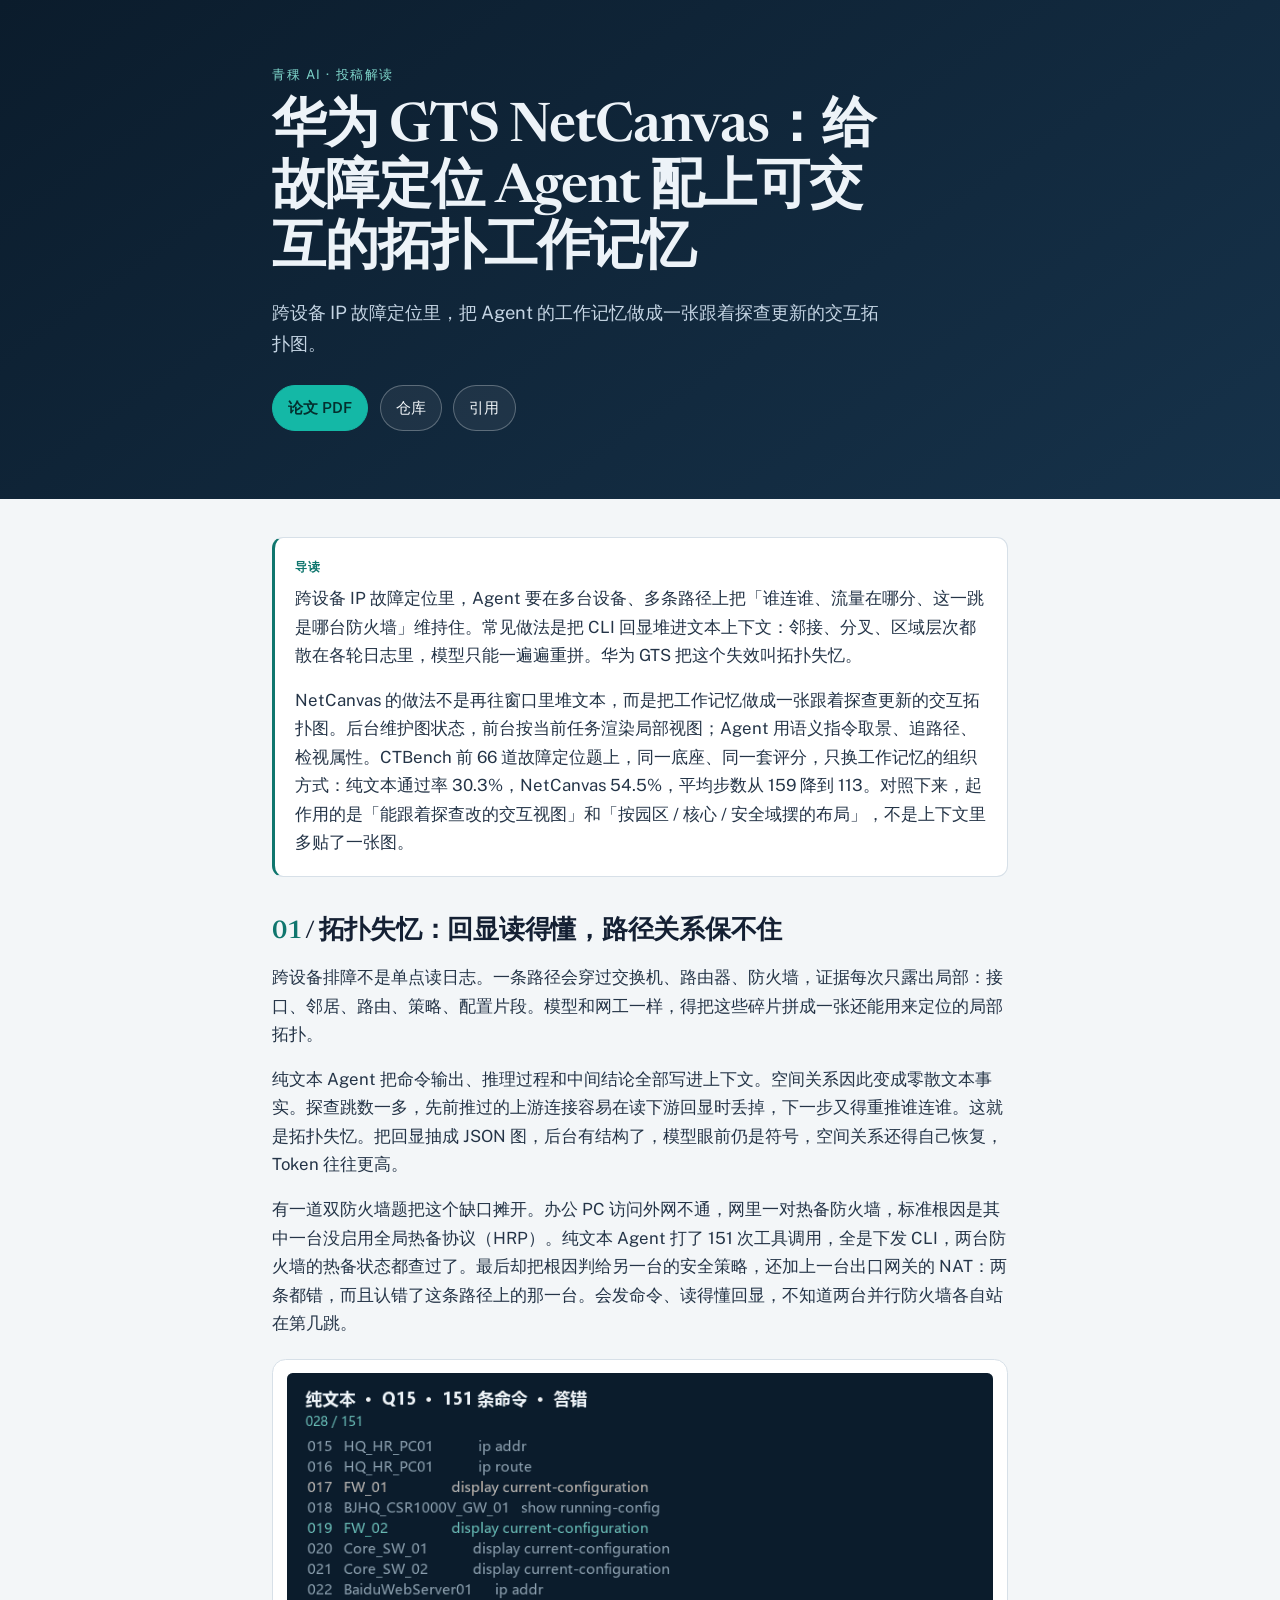
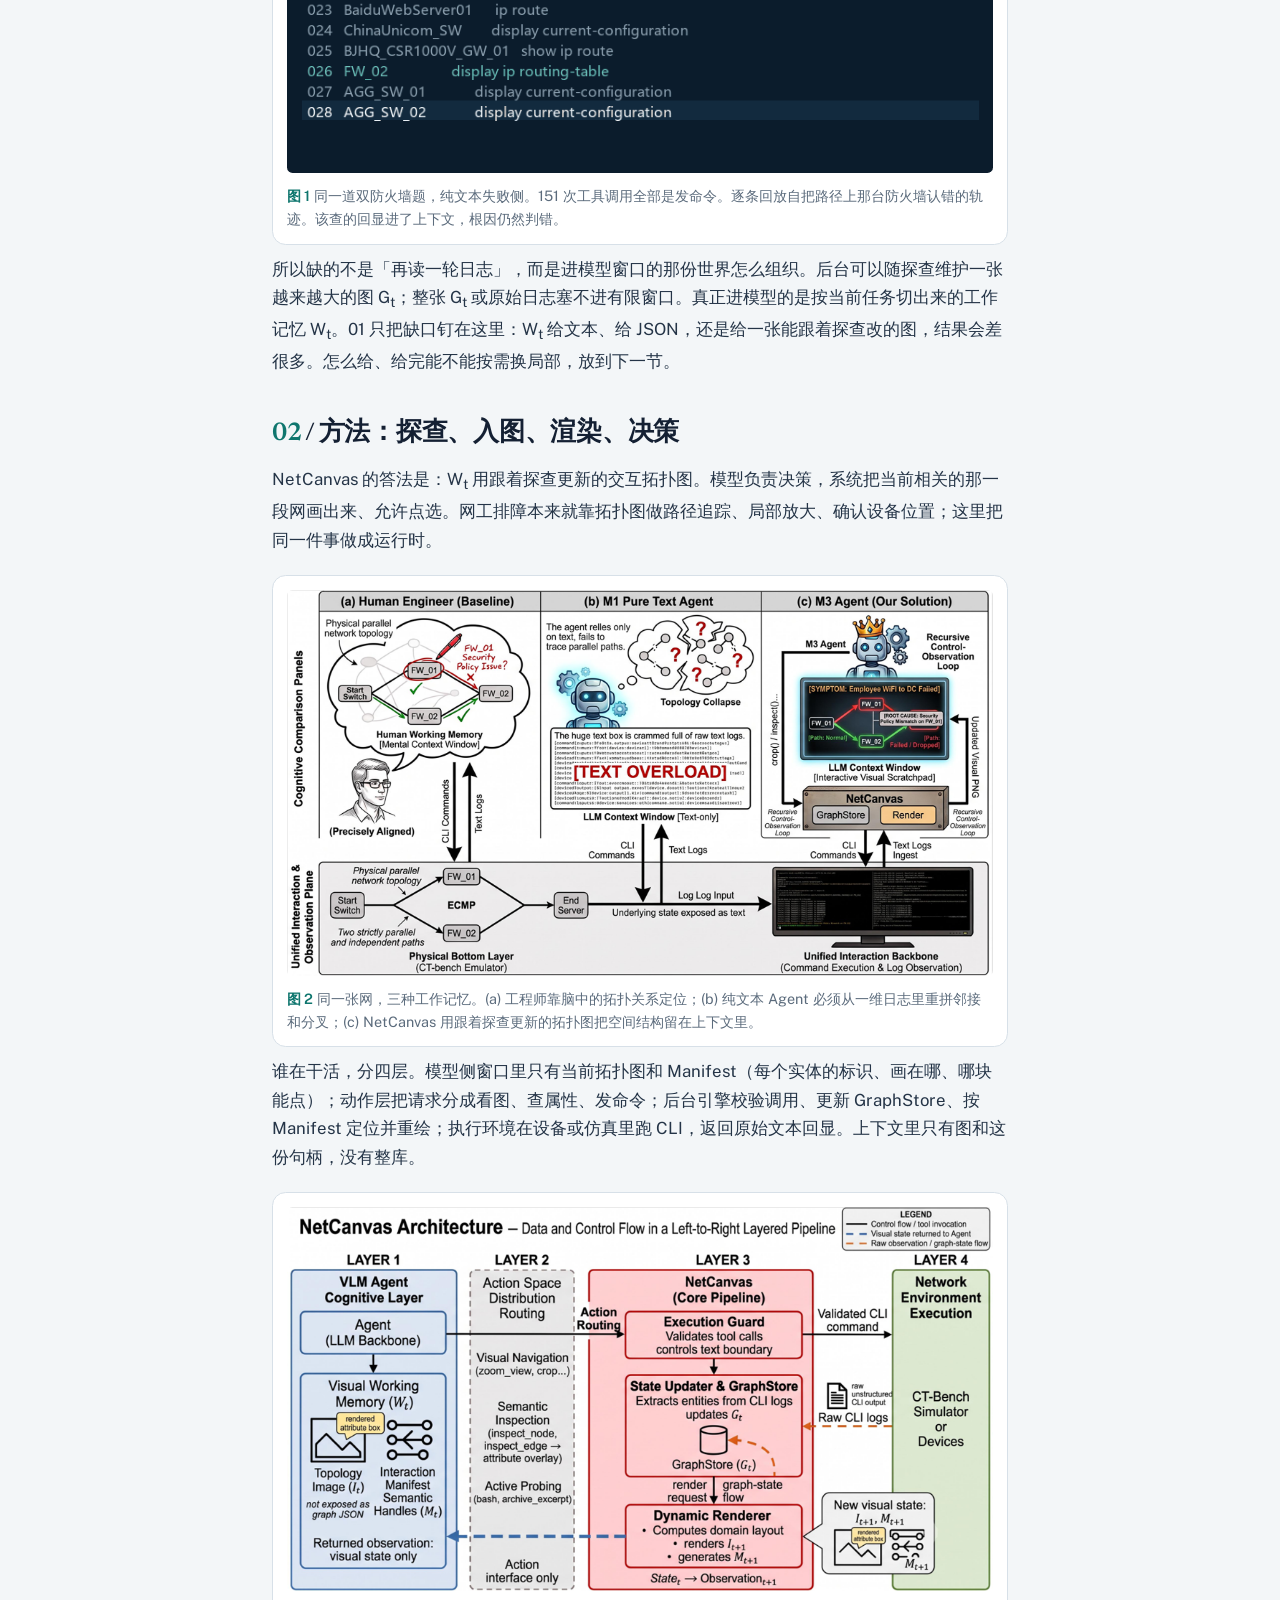
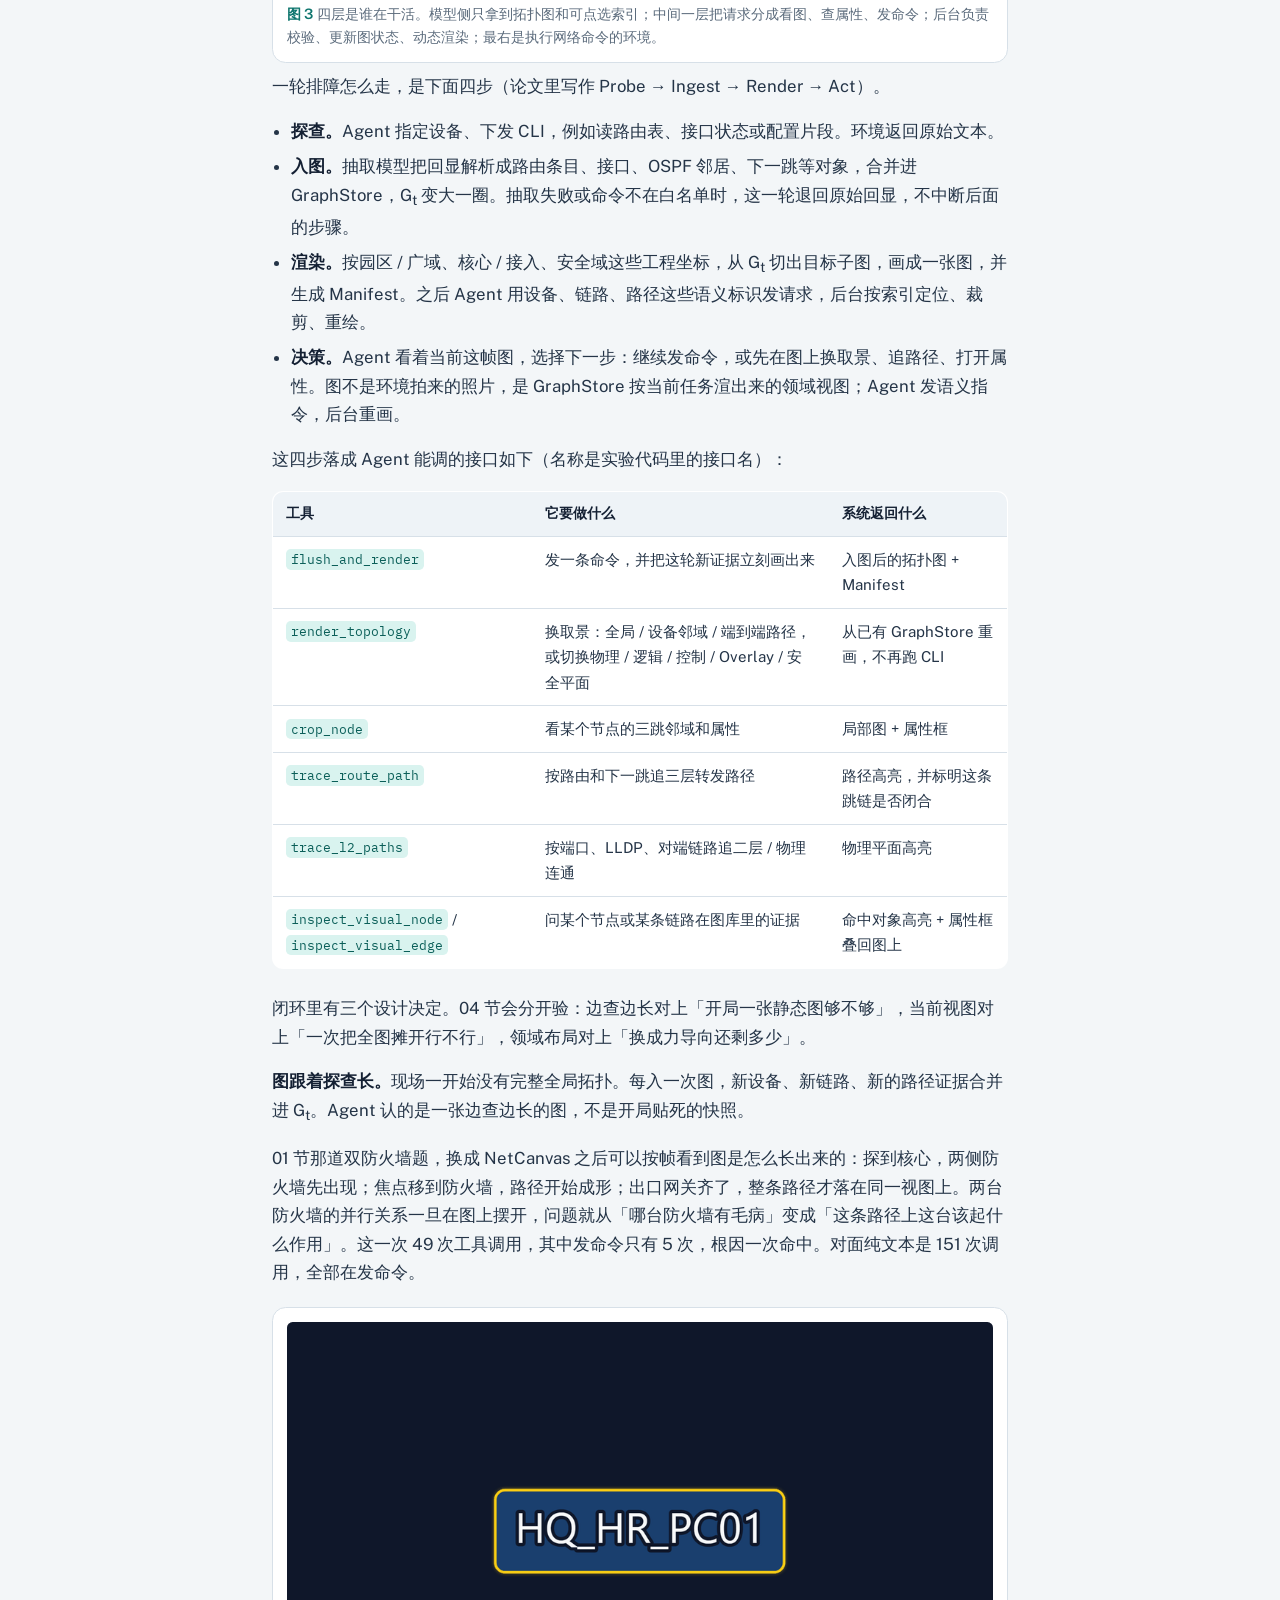
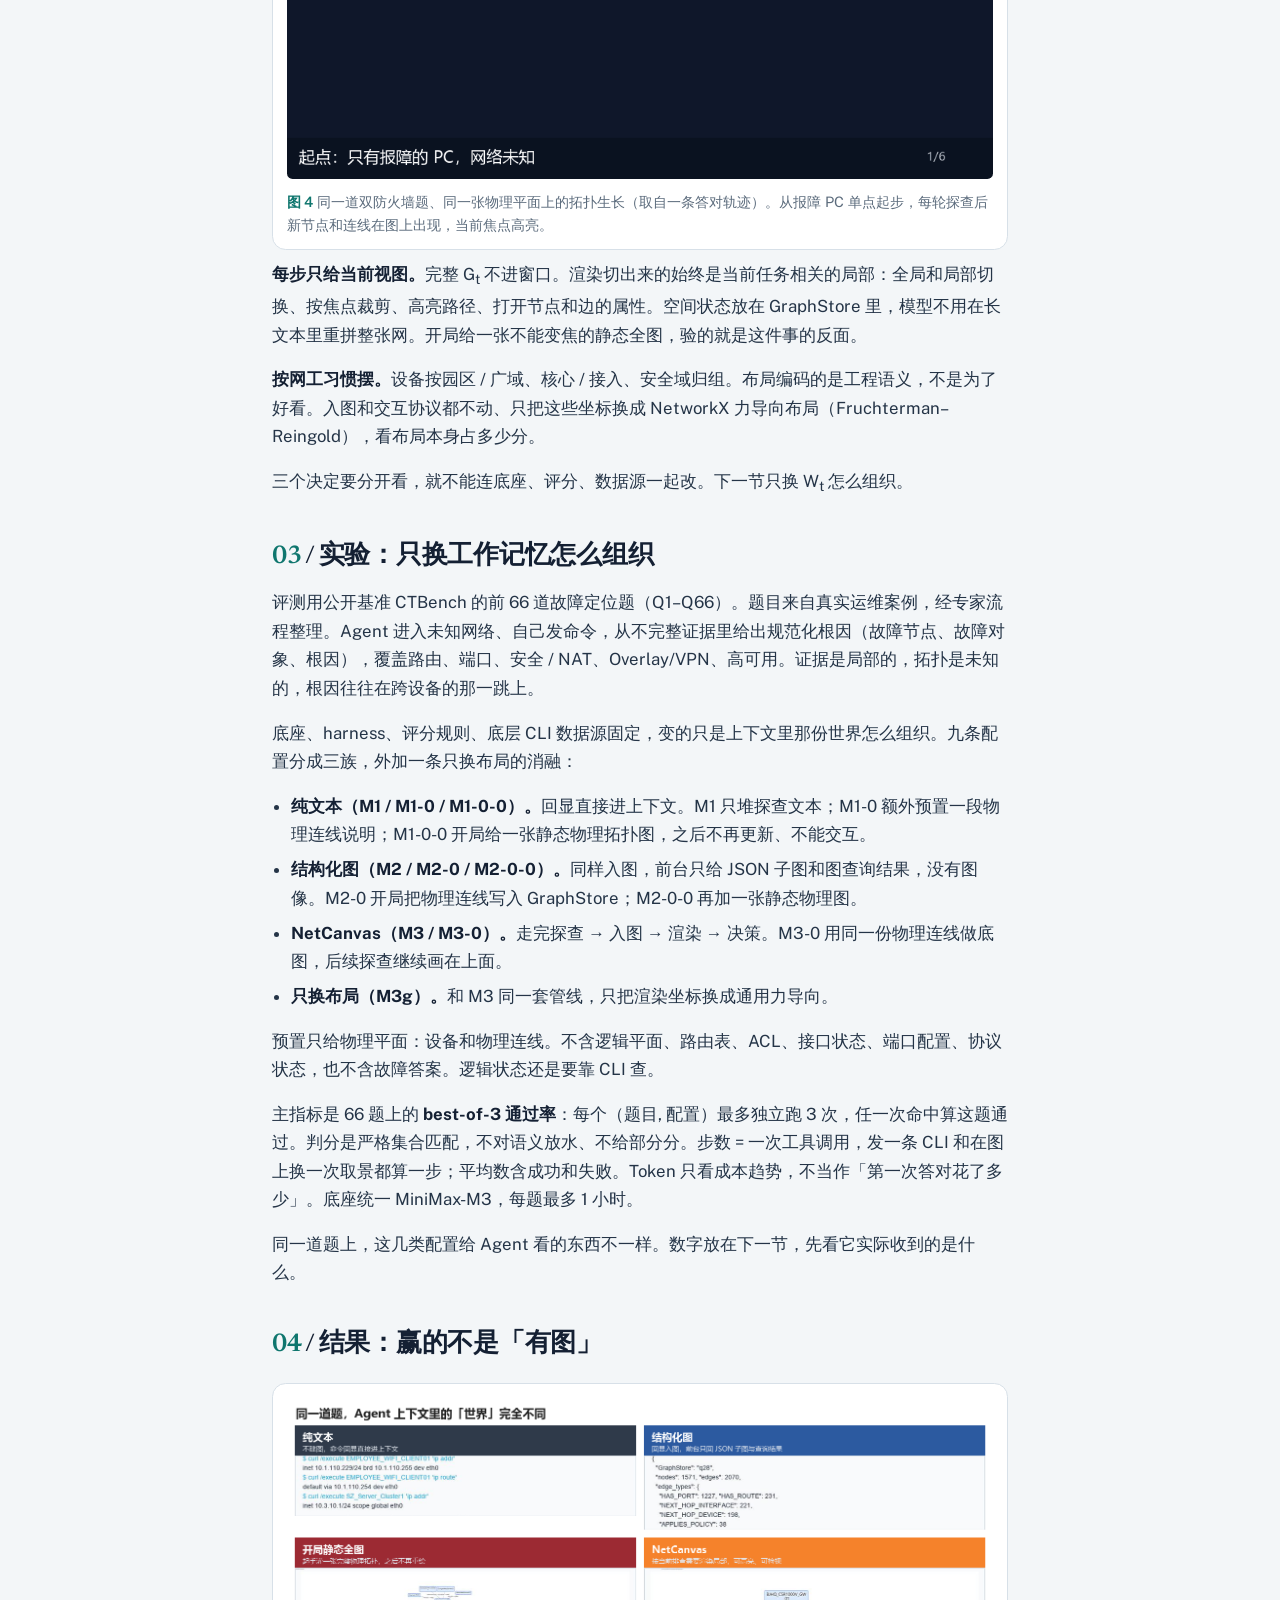
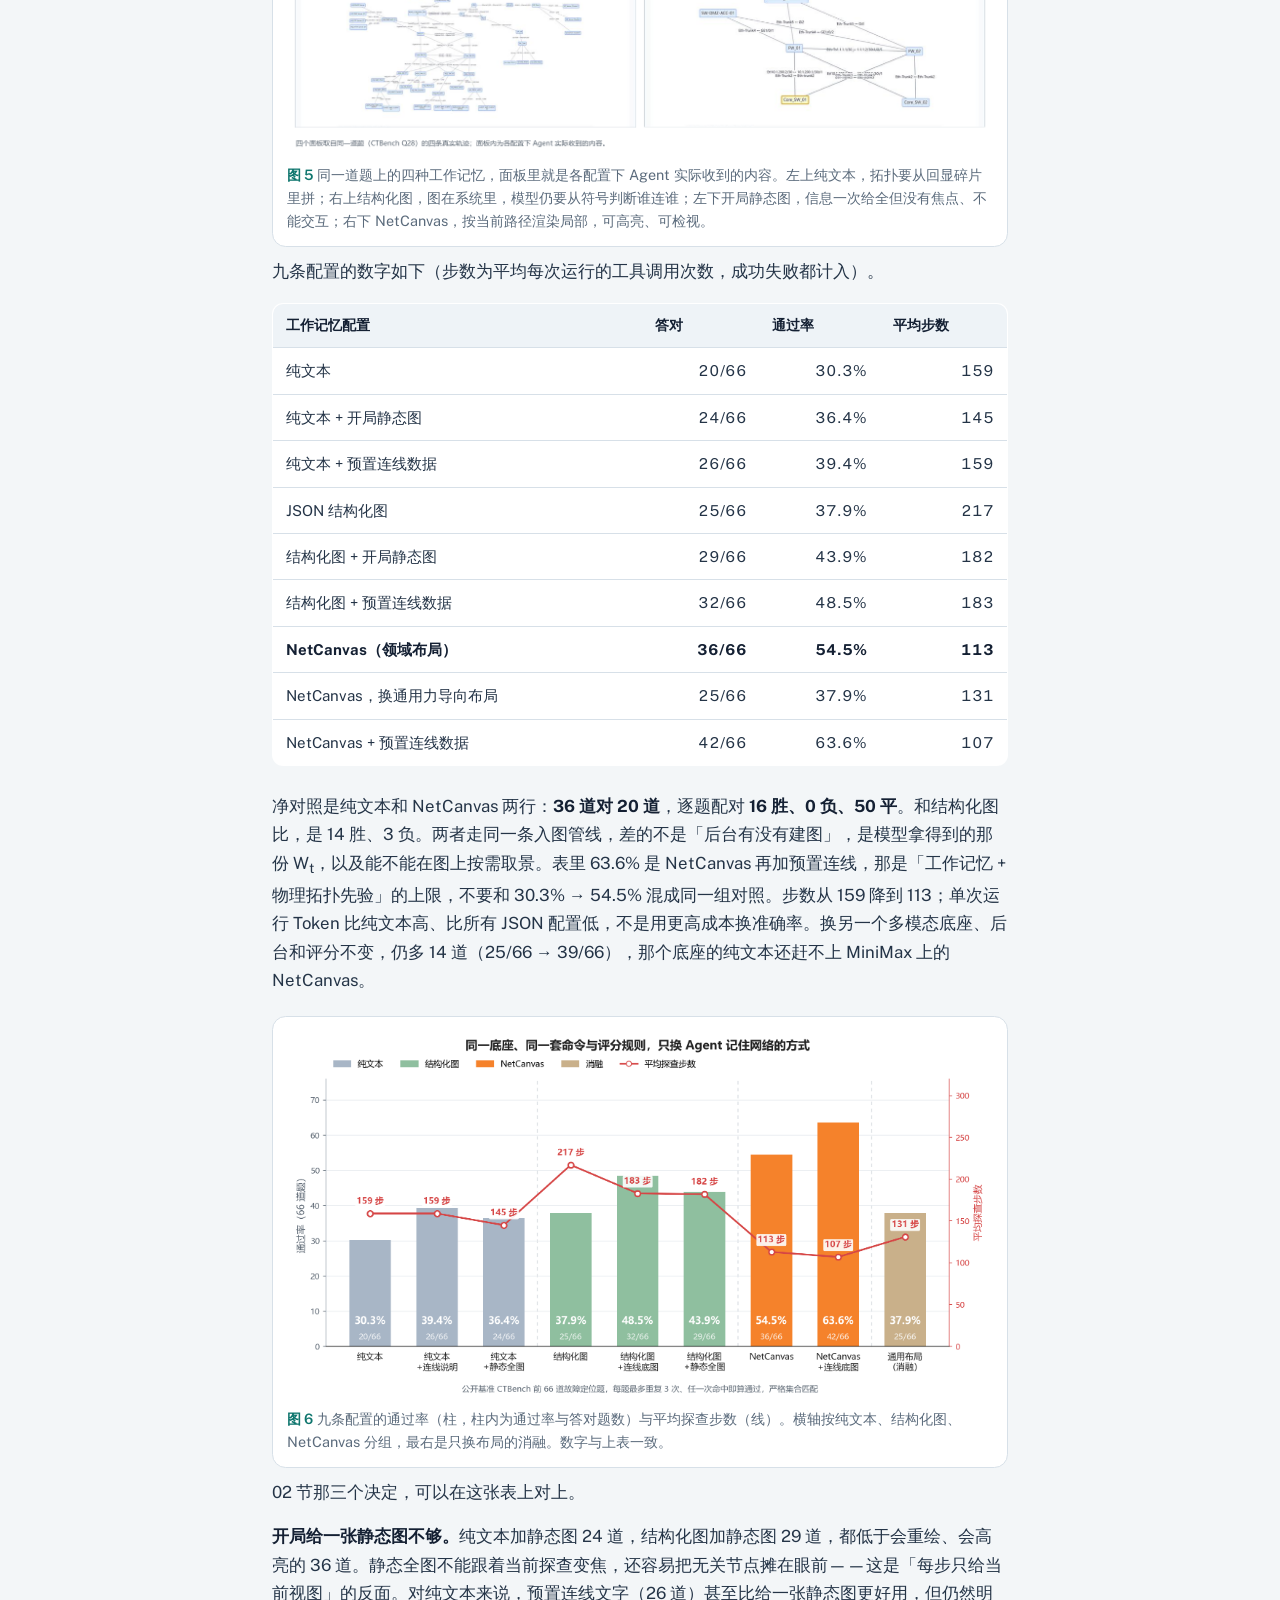
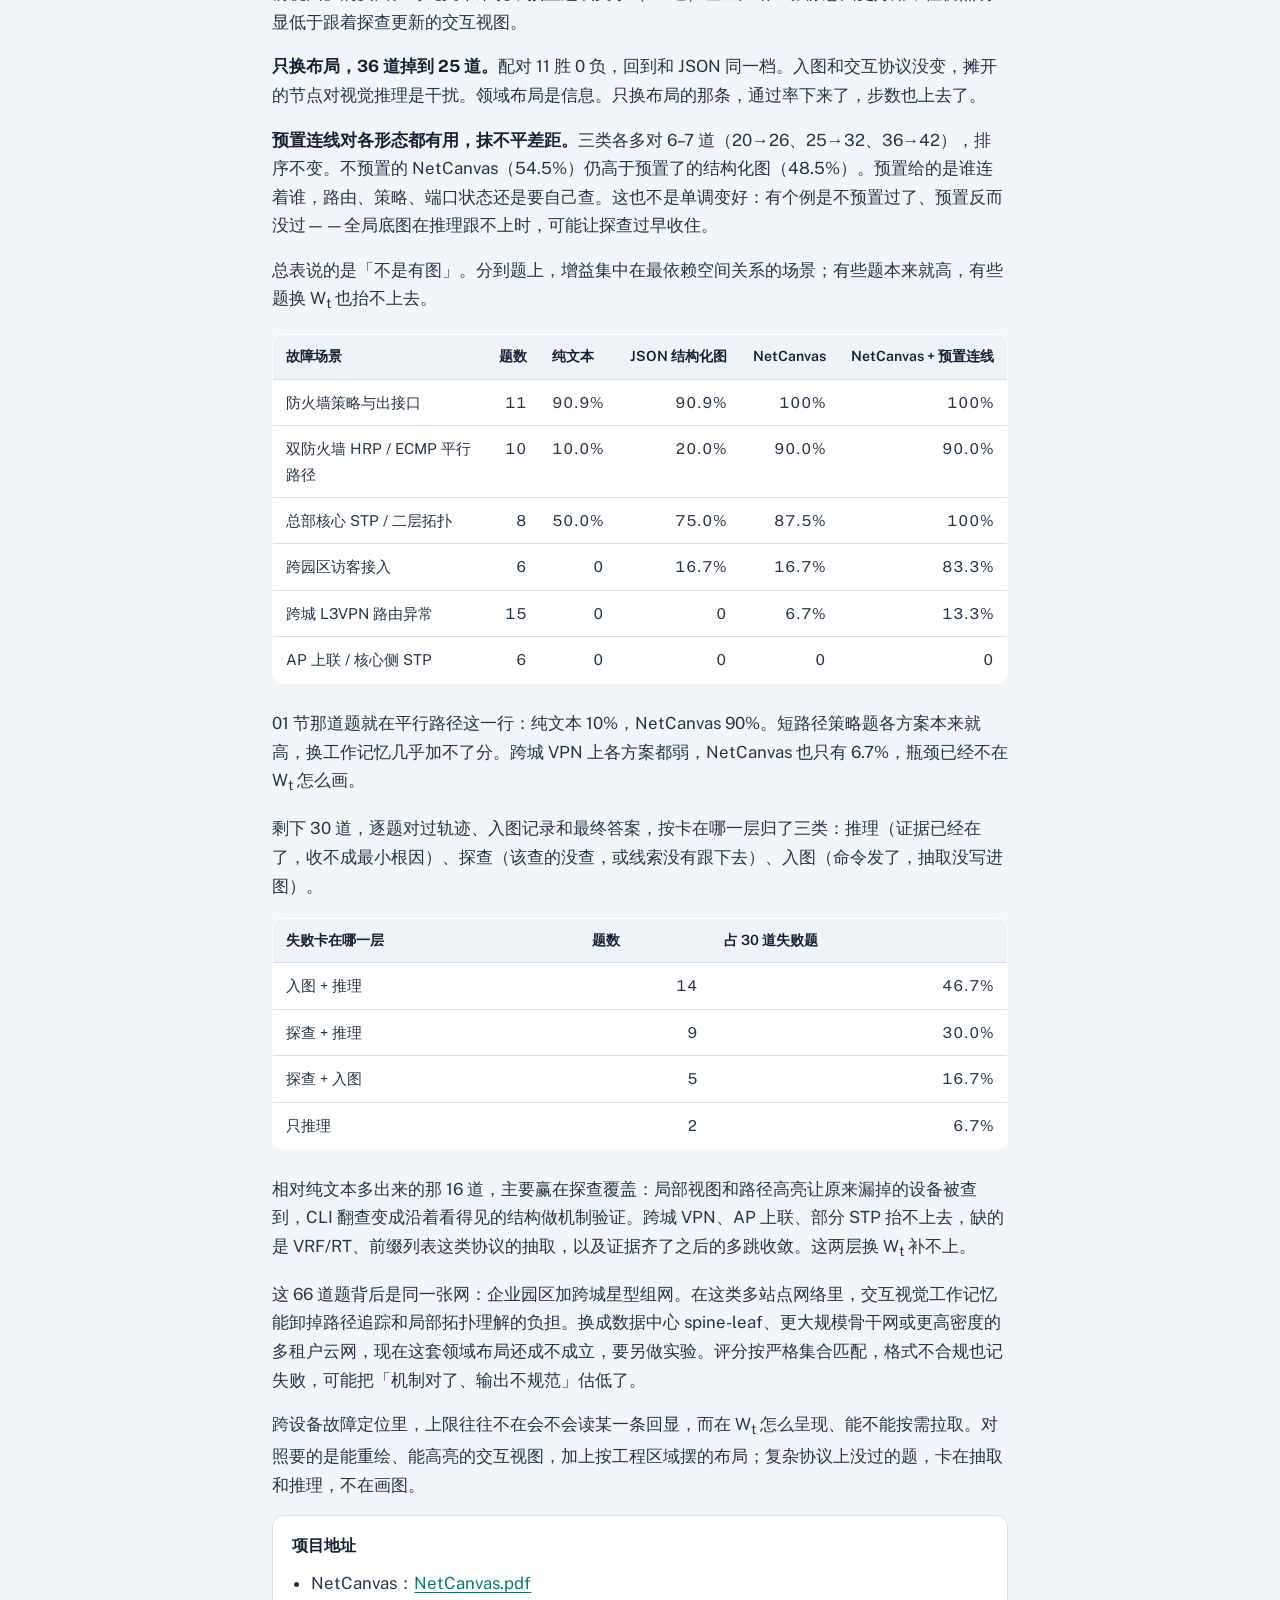
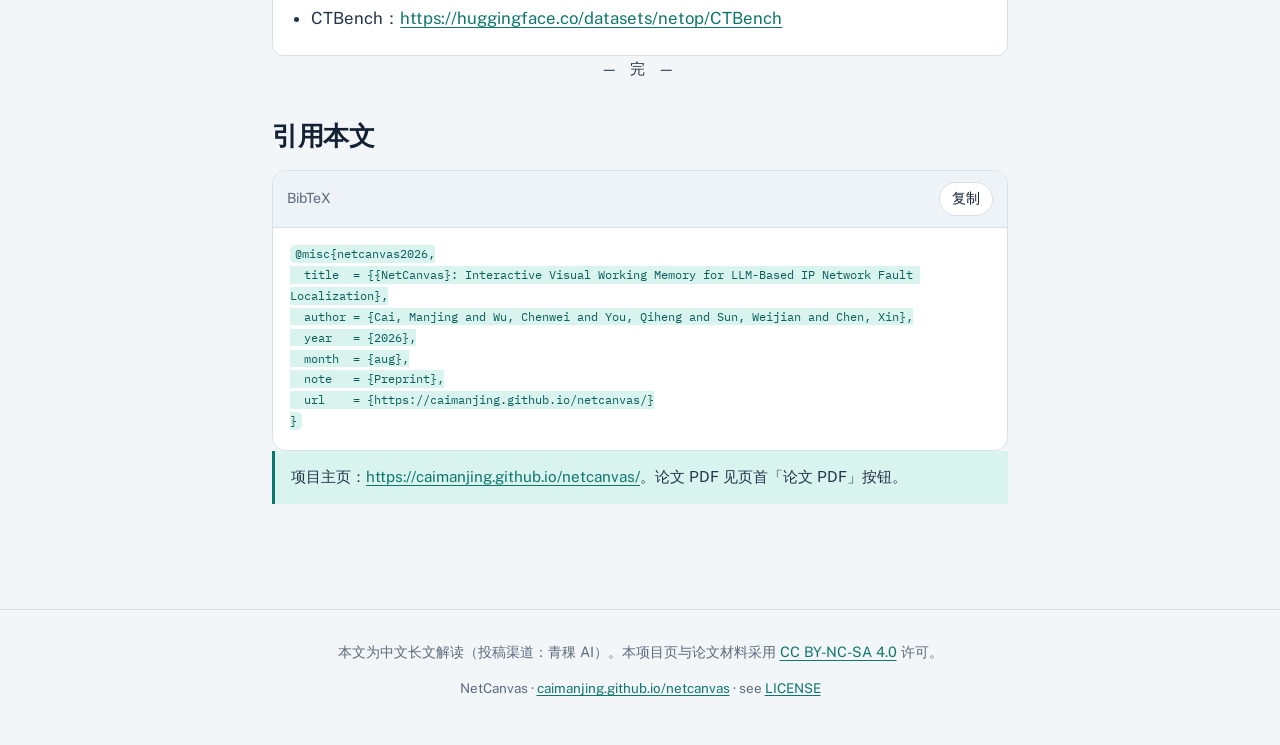
==== commit b40c1788: "docs: rework homepage as 青稞AI Chinese long-form article" ====
--- a/docs/index.html
+++ b/docs/index.html
@@ -1,234 +1,561 @@
 <!DOCTYPE html>
-<html lang="en">
+<html lang="zh">
 <head>
   <meta charset="UTF-8" />
   <meta name="viewport" content="width=device-width, initial-scale=1" />
-  <title>NetCanvas: Interactive Visual Working Memory for LLM-Based IP Network Fault Localization</title>
-  <meta name="description" content="NetCanvas maintains probe-synchronized topology images as Interactive Visual Working Memory for LLM agents doing IP network fault localization." />
-  <!--
-    Project-page deploy: https://caimanjing.github.io/netcanvas/
-    Served from repo docs/ via GitHub Pages (branch main, folder /docs).
-    Keep asset paths relative so the /netcanvas/ subpath works.
-  -->
+  <title>华为 GTS NetCanvas：给故障定位 Agent 配上可交互的拓扑工作记忆</title>
+  <meta name="description" content="跨设备 IP 故障定位里，NetCanvas 把 Agent 的工作记忆做成一张跟着探查更新的交互拓扑图，而非往上下文里堆文本。" />
   <link rel="preconnect" href="https://fonts.googleapis.com" />
   <link rel="preconnect" href="https://fonts.gstatic.com" crossorigin />
   <link href="https://fonts.googleapis.com/css2?family=Newsreader:opsz,wght@6..72,500;6..72,600&family=Noto+Sans+SC:wght@400;600&family=Noto+Serif+SC:wght@600&family=Public+Sans:wght@400;600&family=IBM+Plex+Mono:wght@400;500&display=swap" rel="stylesheet" />
-  <link rel="stylesheet" href="assets/theme.css?v=cli" />
+  <link rel="stylesheet" href="assets/theme.css?v=article" />
+  <style>
+    .hero {
+      padding: 4rem 1.25rem 3.2rem;
+    }
+    .hero .kicker {
+      color: #7fd6cb;
+    }
+    .hero h1 {
+      max-width: 40rem;
+    }
+    .article {
+      width: min(100% - 2rem, var(--max));
+      margin: 0 auto;
+      padding: 2.4rem 0 4rem;
+    }
+    .condu {
+      margin: 0 0 2.4rem;
+      padding: 1.1rem 1.25rem 1.2rem;
+      background: var(--surface);
+      border: 1px solid var(--line);
+      border-left: 3px solid var(--accent);
+      border-radius: 0.7rem;
+    }
+    .condu .condu-tag {
+      display: block;
+      margin-bottom: 0.45rem;
+      font-size: 0.78rem;
+      font-weight: 600;
+      letter-spacing: 0.1em;
+      color: var(--accent);
+    }
+    .condu p {
+      margin: 0 0 0.8rem;
+      color: #243447;
+    }
+    .condu p:last-child {
+      margin-bottom: 0;
+    }
+    .article section {
+      margin-bottom: 2.6rem;
+      scroll-margin-top: 1.2rem;
+    }
+    .article h2 {
+      margin: 0 0 0.9rem;
+      font-family: var(--font-display);
+      font-size: 1.6rem;
+      font-weight: 600;
+      line-height: 1.3;
+      letter-spacing: -0.01em;
+    }
+    .sec-num {
+      color: var(--accent);
+    }
+    .article p {
+      margin: 0 0 1rem;
+      color: #243447;
+    }
+    .article strong {
+      color: #142033;
+    }
+    .article ul {
+      margin: 0.4rem 0 1rem;
+      padding-left: 1.2rem;
+    }
+    .article ul li {
+      margin: 0.4rem 0;
+      color: #243447;
+    }
+    .article code {
+      font-family: var(--font-mono);
+      font-size: 0.88em;
+      color: #0b5f59;
+      background: var(--accent-soft);
+      padding: 0.08rem 0.32rem;
+      border-radius: 0.3rem;
+    }
+    .article table {
+      width: 100%;
+      margin: 1.1rem 0 1.6rem;
+      border-collapse: collapse;
+      background: var(--surface);
+      border: 1px solid var(--line);
+      border-radius: 0.7rem;
+      overflow: hidden;
+      font-size: 0.94rem;
+    }
+    .article th,
+    .article td {
+      padding: 0.62rem 0.8rem;
+      border-bottom: 1px solid var(--line);
+      text-align: left;
+      vertical-align: top;
+      color: #243447;
+    }
+    .article thead th {
+      background: #eef3f7;
+      color: #142033;
+      font-weight: 600;
+      font-size: 0.88rem;
+      white-space: nowrap;
+    }
+    .article tbody tr:last-child td {
+      border-bottom: 0;
+    }
+    .article tbody tr:hover {
+      background: #f6fafb;
+    }
+    .article td.num {
+      text-align: right;
+      white-space: nowrap;
+      font-variant-numeric: tabular-nums;
+    }
+    .article .fig {
+      margin: 1.3rem 0 0.6rem;
+    }
+    .article figcaption {
+      font-size: 0.9rem;
+      color: var(--muted);
+      line-height: 1.6;
+    }
+    .article figcaption strong {
+      color: var(--accent);
+      font-weight: 600;
+    }
+    .end-mark {
+      margin-top: 2.4rem;
+      text-align: center;
+      color: var(--muted);
+      letter-spacing: 0.3em;
+      font-size: 0.92rem;
+    }
+    .sources {
+      margin-top: 1rem;
+      padding: 1rem 1.2rem;
+      background: var(--surface);
+      border: 1px solid var(--line);
+      border-radius: 0.7rem;
+    }
+    .sources h3 {
+      margin: 0 0 0.6rem;
+      font-size: 1rem;
+    }
+    .sources ul {
+      margin: 0;
+      padding-left: 1.2rem;
+    }
+    .sources li {
+      margin: 0.3rem 0;
+    }
+  </style>
 </head>
 <body>
   <header class="hero">
-    <div class="hero-bar">
-      <div class="lang-switch" role="group" aria-label="Language">
-        <button type="button" data-lang="en">EN</button>
-        <button type="button" data-lang="zh">中</button>
-      </div>
-    </div>
     <div class="hero-inner">
-      <p class="kicker" data-i18n="hero.kicker">Problem · Solution · Effect · Next</p>
-      <h1>NetCanvas</h1>
-      <p class="tagline" data-i18n="hero.tagline">
-        Let the agent look at the network the way an engineer does.
+      <p class="kicker">青稞 AI · 投稿解读</p>
+      <h1>华为 GTS NetCanvas：给故障定位 Agent 配上可交互的拓扑工作记忆</h1>
+      <p class="tagline">
+        跨设备 IP 故障定位里，把 Agent 的工作记忆做成一张跟着探查更新的交互拓扑图。
       </p>
       <p class="links">
-        <a class="primary" href="paper/NetCanvas.pdf" data-i18n="hero.paper">Paper (PDF)</a>
-        <a class="disabled" href="#" aria-disabled="true" title="Not listed on arXiv yet" data-i18n="hero.arxiv">arXiv (soon)</a>
-        <a href="https://github.com/caimanjing/netcanvas" data-i18n="hero.code">Repo</a>
-        <a href="https://caimanjing.github.io/netcanvas/" data-i18n="hero.project">Project</a>
-        <a href="#cite" data-i18n="hero.cite">Cite</a>
+        <a class="primary" href="paper/NetCanvas.pdf">论文 PDF</a>
+        <a href="https://github.com/caimanjing/netcanvas">仓库</a>
+        <a href="#cite">引用</a>
       </p>
     </div>
   </header>
 
-  <div class="layout">
-    <aside class="toc" aria-label="On this page">
-      <p data-i18n="toc.title">On this page</p>
-      <a href="#problem" data-i18n="toc.problem">Problem</a>
-      <a href="#solution" data-i18n="toc.solution">Solution</a>
-      <a href="#results" data-i18n="toc.results">Effect</a>
-      <a href="#next" data-i18n="toc.next">Next</a>
-      <a href="#cite" data-i18n="toc.cite">Cite</a>
-    </aside>
-
-    <main>
-      <section id="problem">
-        <p class="section-kicker" data-i18n="problem.kicker">01 / Problem</p>
-        <h2 data-i18n="problem.title">证据都拿到了，Agent 还是认错了防火墙</h2>
-        <p class="lead" data-i18n-html="problem.lead">
-          把 LLM Agent 放进多设备、多路径的真实网络排障，会看到一种反直觉的失效：每一条 CLI 它都读得懂，但设备邻接、路径分叉这些空间关系散落在越滚越长的日志里，每往前一跳都要从碎片里重新拼一遍。我们把这种失效叫做「拓扑失忆」。它听起来抽象，先看一道真实的题。
-        </p>
-        <p data-i18n-html="problem.case">
-          题目是一台办公 PC 上不了外网。网里有一对互为热备的双防火墙，标准答案是其中一台没启用全局热备协议（HRP）。纯文本 Agent 发了 <strong>151</strong> 条命令，把两台防火墙的热备状态都查过了——<strong>证据它拿到手了</strong>。但它最后把根因判给了另一台防火墙的安全策略，还捎带上一台出口网关的 NAT 配置：两条都错，而且认错了是哪一台在这条路径上出问题。
-        </p>
-        <p data-i18n-html="problem.why">
-          缺的不是阅读能力，也不是知识：热备该怎么查、命令怎么读，它全都会。缺的是空间记忆——两台并行的防火墙在这条路径上各自站在哪个位置，这件事没有一处稳定地存着。排障越深，局部观测越多，整体空间关系反而在长文本里坍塌。堆更多上下文、上微调和强化学习，都绕不开这一点：模型缺的不是知识，而是持续维护网络空间状态的能力。
-        </p>
-        <p data-i18n-html="problem.turn">
-          现在换掉唯一一个变量。同一道题、同一个底座模型、同一套可用命令，只把「网长什么样」从模型脑子里挪进系统——也就是换成 NetCanvas。下面两条轨迹放在一起看。左边，纯文本那 151 条命令的回放；右边，那张网逐帧在它眼前长出来。
-        </p>
-        <div class="growth-grid">
-          <figure>
-            <img src="assets/demo/growth/q15_text_cli.gif" alt="Q15 text-only agent issuing 151 CLI commands" />
-            <figcaption data-i18n="problem.textGif">
-              同一道题，纯文本失败侧：151 次工具调用，全部在发命令。逐条命令回放自那条失败轨迹。
-            </figcaption>
-          </figure>
-          <figure>
-            <img src="assets/demo/growth/q15_physical_growth.gif" alt="Q15 topology growing with probes" />
-            <figcaption data-i18n="problem.gif">
-              同一道题上，NetCanvas 侧的拓扑生长过程（同一张物理平面，逐帧取自一条答对的轨迹）。不是开局给出全网，而是每下发一条 CLI，设备和连线在图上长出来；当前焦点高亮。
-            </figcaption>
-          </figure>
+  <main class="article">
+    <div class="condu">
+      <span class="condu-tag">导读</span>
+      <p>
+        跨设备 IP 故障定位里，Agent 要在多台设备、多条路径上把「谁连谁、流量在哪分、这一跳是哪台防火墙」维持住。常见做法是把 CLI 回显堆进文本上下文：邻接、分叉、区域层次都散在各轮日志里，模型只能一遍遍重拼。华为 GTS 把这个失效叫拓扑失忆。
+      </p>
+      <p>
+        NetCanvas 的做法不是再往窗口里堆文本，而是把工作记忆做成一张跟着探查更新的交互拓扑图。后台维护图状态，前台按当前任务渲染局部视图；Agent 用语义指令取景、追路径、检视属性。CTBench 前 66 道故障定位题上，同一底座、同一套评分，只换工作记忆的组织方式：纯文本通过率 30.3%，NetCanvas 54.5%，平均步数从 159 降到 113。对照下来，起作用的是「能跟着探查改的交互视图」和「按园区 / 核心 / 安全域摆的布局」，不是上下文里多贴了一张图。
+      </p>
+    </div>
+
+    <section>
+      <h2><span class="sec-num">01</span> / 拓扑失忆：回显读得懂，路径关系保不住</h2>
+      <p>
+        跨设备排障不是单点读日志。一条路径会穿过交换机、路由器、防火墙，证据每次只露出局部：接口、邻居、路由、策略、配置片段。模型和网工一样，得把这些碎片拼成一张还能用来定位的局部拓扑。
+      </p>
+      <p>
+        纯文本 Agent 把命令输出、推理过程和中间结论全部写进上下文。空间关系因此变成零散文本事实。探查跳数一多，先前推过的上游连接容易在读下游回显时丢掉，下一步又得重推谁连谁。这就是拓扑失忆。把回显抽成 JSON 图，后台有结构了，模型眼前仍是符号，空间关系还得自己恢复，Token 往往更高。
+      </p>
+      <p>
+        有一道双防火墙题把这个缺口摊开。办公 PC 访问外网不通，网里一对热备防火墙，标准根因是其中一台没启用全局热备协议（HRP）。纯文本 Agent 打了 151 次工具调用，全是下发 CLI，两台防火墙的热备状态都查过了。最后却把根因判给另一台的安全策略，还加上一台出口网关的 NAT：两条都错，而且认错了这条路径上的那一台。会发命令、读得懂回显，不知道两台并行防火墙各自站在第几跳。
+      </p>
+      <figure class="fig">
+        <img src="assets/demo/growth/q15_text_cli.gif" alt="纯文本 Agent 的 151 次 CLI 调用回放" loading="lazy" />
+        <figcaption>
+          <strong>图 1</strong> 同一道双防火墙题，纯文本失败侧。151 次工具调用全部是发命令。逐条回放自把路径上那台防火墙认错的轨迹。该查的回显进了上下文，根因仍然判错。
+        </figcaption>
+      </figure>
+      <p>
+        所以缺的不是「再读一轮日志」，而是进模型窗口的那份世界怎么组织。后台可以随探查维护一张越来越大的图 G<sub>t</sub>；整张 G<sub>t</sub> 或原始日志塞不进有限窗口。真正进模型的是按当前任务切出来的工作记忆 W<sub>t</sub>。01 只把缺口钉在这里：W<sub>t</sub> 给文本、给 JSON，还是给一张能跟着探查改的图，结果会差很多。怎么给、给完能不能按需换局部，放到下一节。
+      </p>
+    </section>
+
+    <section>
+      <h2><span class="sec-num">02</span> / 方法：探查、入图、渲染、决策</h2>
+      <p>
+        NetCanvas 的答法是：W<sub>t</sub> 用跟着探查更新的交互拓扑图。模型负责决策，系统把当前相关的那一段网画出来、允许点选。网工排障本来就靠拓扑图做路径追踪、局部放大、确认设备位置；这里把同一件事做成运行时。
+      </p>
+      <figure class="fig">
+        <img src="figures/teaser-zh.png" alt="同一网络状态的三种工作记忆" loading="lazy" />
+        <figcaption>
+          <strong>图 2</strong> 同一张网，三种工作记忆。(a) 工程师靠脑中的拓扑关系定位；(b) 纯文本 Agent 必须从一维日志里重拼邻接和分叉；(c) NetCanvas 用跟着探查更新的拓扑图把空间结构留在上下文里。
+        </figcaption>
+      </figure>
+      <p>
+        谁在干活，分四层。模型侧窗口里只有当前拓扑图和 Manifest（每个实体的标识、画在哪、哪块能点）；动作层把请求分成看图、查属性、发命令；后台引擎校验调用、更新 GraphStore、按 Manifest 定位并重绘；执行环境在设备或仿真里跑 CLI，返回原始文本回显。上下文里只有图和这份句柄，没有整库。
+      </p>
+      <figure class="fig">
+        <img src="figures/architecture.png" alt="NetCanvas 运行时分层" loading="lazy" />
+        <figcaption>
+          <strong>图 3</strong> 四层是谁在干活。模型侧只拿到拓扑图和可点选索引；中间一层把请求分成看图、查属性、发命令；后台负责校验、更新图状态、动态渲染；最右是执行网络命令的环境。
+        </figcaption>
+      </figure>
+      <p>
+        一轮排障怎么走，是下面四步（论文里写作 Probe → Ingest → Render → Act）。
+      </p>
+      <ul>
+        <li><strong>探查。</strong>Agent 指定设备、下发 CLI，例如读路由表、接口状态或配置片段。环境返回原始文本。</li>
+        <li><strong>入图。</strong>抽取模型把回显解析成路由条目、接口、OSPF 邻居、下一跳等对象，合并进 GraphStore，G<sub>t</sub> 变大一圈。抽取失败或命令不在白名单时，这一轮退回原始回显，不中断后面的步骤。</li>
+        <li><strong>渲染。</strong>按园区 / 广域、核心 / 接入、安全域这些工程坐标，从 G<sub>t</sub> 切出目标子图，画成一张图，并生成 Manifest。之后 Agent 用设备、链路、路径这些语义标识发请求，后台按索引定位、裁剪、重绘。</li>
+        <li><strong>决策。</strong>Agent 看着当前这帧图，选择下一步：继续发命令，或先在图上换取景、追路径、打开属性。图不是环境拍来的照片，是 GraphStore 按当前任务渲出来的领域视图；Agent 发语义指令，后台重画。</li>
+      </ul>
+      <p>这四步落成 Agent 能调的接口如下（名称是实验代码里的接口名）：</p>
+      <table>
+        <thead>
+          <tr>
+            <th>工具</th>
+            <th>它要做什么</th>
+            <th>系统返回什么</th>
+          </tr>
+        </thead>
+        <tbody>
+          <tr>
+            <td><code>flush_and_render</code></td>
+            <td>发一条命令，并把这轮新证据立刻画出来</td>
+            <td>入图后的拓扑图 + Manifest</td>
+          </tr>
+          <tr>
+            <td><code>render_topology</code></td>
+            <td>换取景：全局 / 设备邻域 / 端到端路径，或切换物理 / 逻辑 / 控制 / Overlay / 安全平面</td>
+            <td>从已有 GraphStore 重画，不再跑 CLI</td>
+          </tr>
+          <tr>
+            <td><code>crop_node</code></td>
+            <td>看某个节点的三跳邻域和属性</td>
+            <td>局部图 + 属性框</td>
+          </tr>
+          <tr>
+            <td><code>trace_route_path</code></td>
+            <td>按路由和下一跳追三层转发路径</td>
+            <td>路径高亮，并标明这条跳链是否闭合</td>
+          </tr>
+          <tr>
+            <td><code>trace_l2_paths</code></td>
+            <td>按端口、LLDP、对端链路追二层 / 物理连通</td>
+            <td>物理平面高亮</td>
+          </tr>
+          <tr>
+            <td><code>inspect_visual_node</code> / <code>inspect_visual_edge</code></td>
+            <td>问某个节点或某条链路在图库里的证据</td>
+            <td>命中对象高亮 + 属性框叠回图上</td>
+          </tr>
+        </tbody>
+      </table>
+      <p>
+        闭环里有三个设计决定。04 节会分开验：边查边长对上「开局一张静态图够不够」，当前视图对上「一次把全图摊开行不行」，领域布局对上「换成力导向还剩多少」。
+      </p>
+      <p>
+        <strong>图跟着探查长。</strong>现场一开始没有完整全局拓扑。每入一次图，新设备、新链路、新的路径证据合并进 G<sub>t</sub>。Agent 认的是一张边查边长的图，不是开局贴死的快照。
+      </p>
+      <p>
+        01 节那道双防火墙题，换成 NetCanvas 之后可以按帧看到图是怎么长出来的：探到核心，两侧防火墙先出现；焦点移到防火墙，路径开始成形；出口网关齐了，整条路径才落在同一视图上。两台防火墙的并行关系一旦在图上摆开，问题就从「哪台防火墙有毛病」变成「这条路径上这台该起什么作用」。这一次 49 次工具调用，其中发命令只有 5 次，根因一次命中。对面纯文本是 151 次调用，全部在发命令。
+      </p>
+      <figure class="fig">
+        <img src="assets/demo/growth/q15_physical_growth.gif" alt="拓扑跟着探查一起长" loading="lazy" />
+        <figcaption>
+          <strong>图 4</strong> 同一道双防火墙题、同一张物理平面上的拓扑生长（取自一条答对轨迹）。从报障 PC 单点起步，每轮探查后新节点和连线在图上出现，当前焦点高亮。
+        </figcaption>
+      </figure>
+      <p>
+        <strong>每步只给当前视图。</strong>完整 G<sub>t</sub> 不进窗口。渲染切出来的始终是当前任务相关的局部：全局和局部切换、按焦点裁剪、高亮路径、打开节点和边的属性。空间状态放在 GraphStore 里，模型不用在长文本里重拼整张网。开局给一张不能变焦的静态全图，验的就是这件事的反面。
+      </p>
+      <p>
+        <strong>按网工习惯摆。</strong>设备按园区 / 广域、核心 / 接入、安全域归组。布局编码的是工程语义，不是为了好看。入图和交互协议都不动、只把这些坐标换成 NetworkX 力导向布局（Fruchterman–Reingold），看布局本身占多少分。
+      </p>
+      <p>
+        三个决定要分开看，就不能连底座、评分、数据源一起改。下一节只换 W<sub>t</sub> 怎么组织。
+      </p>
+    </section>
+
+    <section>
+      <h2><span class="sec-num">03</span> / 实验：只换工作记忆怎么组织</h2>
+      <p>
+        评测用公开基准 CTBench 的前 66 道故障定位题（Q1–Q66）。题目来自真实运维案例，经专家流程整理。Agent 进入未知网络、自己发命令，从不完整证据里给出规范化根因（故障节点、故障对象、根因），覆盖路由、端口、安全 / NAT、Overlay/VPN、高可用。证据是局部的，拓扑是未知的，根因往往在跨设备的那一跳上。
+      </p>
+      <p>
+        底座、harness、评分规则、底层 CLI 数据源固定，变的只是上下文里那份世界怎么组织。九条配置分成三族，外加一条只换布局的消融：
+      </p>
+      <ul>
+        <li><strong>纯文本（M1 / M1-0 / M1-0-0）。</strong>回显直接进上下文。M1 只堆探查文本；M1-0 额外预置一段物理连线说明；M1-0-0 开局给一张静态物理拓扑图，之后不再更新、不能交互。</li>
+        <li><strong>结构化图（M2 / M2-0 / M2-0-0）。</strong>同样入图，前台只给 JSON 子图和图查询结果，没有图像。M2-0 开局把物理连线写入 GraphStore；M2-0-0 再加一张静态物理图。</li>
+        <li><strong>NetCanvas（M3 / M3-0）。</strong>走完探查 → 入图 → 渲染 → 决策。M3-0 用同一份物理连线做底图，后续探查继续画在上面。</li>
+        <li><strong>只换布局（M3g）。</strong>和 M3 同一套管线，只把渲染坐标换成通用力导向。</li>
+      </ul>
+      <p>
+        预置只给物理平面：设备和物理连线。不含逻辑平面、路由表、ACL、接口状态、端口配置、协议状态，也不含故障答案。逻辑状态还是要靠 CLI 查。
+      </p>
+      <p>
+        主指标是 66 题上的 <strong>best-of-3 通过率</strong>：每个（题目, 配置）最多独立跑 3 次，任一次命中算这题通过。判分是严格集合匹配，不对语义放水、不给部分分。步数 = 一次工具调用，发一条 CLI 和在图上换一次取景都算一步；平均数含成功和失败。Token 只看成本趋势，不当作「第一次答对花了多少」。底座统一 MiniMax-M3，每题最多 1 小时。
+      </p>
+      <p>
+        同一道题上，这几类配置给 Agent 看的东西不一样。数字放在下一节，先看它实际收到的是什么。
+      </p>
+    </section>
+
+    <section>
+      <h2><span class="sec-num">04</span> / 结果：赢的不是「有图」</h2>
+      <figure class="fig">
+        <img src="figures/workflow-zh.png" alt="四种工作记忆，Agent 看见的世界不同" loading="lazy" />
+        <figcaption>
+          <strong>图 5</strong> 同一道题上的四种工作记忆，面板里就是各配置下 Agent 实际收到的内容。左上纯文本，拓扑要从回显碎片里拼；右上结构化图，图在系统里，模型仍要从符号判断谁连谁；左下开局静态图，信息一次给全但没有焦点、不能交互；右下 NetCanvas，按当前路径渲染局部，可高亮、可检视。
+        </figcaption>
+      </figure>
+      <p>九条配置的数字如下（步数为平均每次运行的工具调用次数，成功失败都计入）。</p>
+      <table>
+        <thead>
+          <tr>
+            <th>工作记忆配置</th>
+            <th class="num">答对</th>
+            <th class="num">通过率</th>
+            <th class="num">平均步数</th>
+          </tr>
+        </thead>
+        <tbody>
+          <tr>
+            <td>纯文本</td>
+            <td class="num">20/66</td>
+            <td class="num">30.3%</td>
+            <td class="num">159</td>
+          </tr>
+          <tr>
+            <td>纯文本 + 开局静态图</td>
+            <td class="num">24/66</td>
+            <td class="num">36.4%</td>
+            <td class="num">145</td>
+          </tr>
+          <tr>
+            <td>纯文本 + 预置连线数据</td>
+            <td class="num">26/66</td>
+            <td class="num">39.4%</td>
+            <td class="num">159</td>
+          </tr>
+          <tr>
+            <td>JSON 结构化图</td>
+            <td class="num">25/66</td>
+            <td class="num">37.9%</td>
+            <td class="num">217</td>
+          </tr>
+          <tr>
+            <td>结构化图 + 开局静态图</td>
+            <td class="num">29/66</td>
+            <td class="num">43.9%</td>
+            <td class="num">182</td>
+          </tr>
+          <tr>
+            <td>结构化图 + 预置连线数据</td>
+            <td class="num">32/66</td>
+            <td class="num">48.5%</td>
+            <td class="num">183</td>
+          </tr>
+          <tr>
+            <td><strong>NetCanvas（领域布局）</strong></td>
+            <td class="num"><strong>36/66</strong></td>
+            <td class="num"><strong>54.5%</strong></td>
+            <td class="num"><strong>113</strong></td>
+          </tr>
+          <tr>
+            <td>NetCanvas，换通用力导向布局</td>
+            <td class="num">25/66</td>
+            <td class="num">37.9%</td>
+            <td class="num">131</td>
+          </tr>
+          <tr>
+            <td>NetCanvas + 预置连线数据</td>
+            <td class="num">42/66</td>
+            <td class="num">63.6%</td>
+            <td class="num">107</td>
+          </tr>
+        </tbody>
+      </table>
+      <p>
+        净对照是纯文本和 NetCanvas 两行：<strong>36 道对 20 道</strong>，逐题配对 <strong>16 胜、0 负、50 平</strong>。和结构化图比，是 14 胜、3 负。两者走同一条入图管线，差的不是「后台有没有建图」，是模型拿得到的那份 W<sub>t</sub>，以及能不能在图上按需取景。表里 63.6% 是 NetCanvas 再加预置连线，那是「工作记忆 + 物理拓扑先验」的上限，不要和 30.3% → 54.5% 混成同一组对照。步数从 159 降到 113；单次运行 Token 比纯文本高、比所有 JSON 配置低，不是用更高成本换准确率。换另一个多模态底座、后台和评分不变，仍多 14 道（25/66 → 39/66），那个底座的纯文本还赶不上 MiniMax 上的 NetCanvas。
+      </p>
+      <figure class="fig">
+        <img src="figures/results-zh.png" alt="CTBench 通过率与平均探查步数" loading="lazy" />
+        <figcaption>
+          <strong>图 6</strong> 九条配置的通过率（柱，柱内为通过率与答对题数）与平均探查步数（线）。横轴按纯文本、结构化图、NetCanvas 分组，最右是只换布局的消融。数字与上表一致。
+        </figcaption>
+      </figure>
+      <p>02 节那三个决定，可以在这张表上对上。</p>
+      <p>
+        <strong>开局给一张静态图不够。</strong>纯文本加静态图 24 道，结构化图加静态图 29 道，都低于会重绘、会高亮的 36 道。静态全图不能跟着当前探查变焦，还容易把无关节点摊在眼前——这是「每步只给当前视图」的反面。对纯文本来说，预置连线文字（26 道）甚至比给一张静态图更好用，但仍然明显低于跟着探查更新的交互视图。
+      </p>
+      <p>
+        <strong>只换布局，36 道掉到 25 道。</strong>配对 11 胜 0 负，回到和 JSON 同一档。入图和交互协议没变，摊开的节点对视觉推理是干扰。领域布局是信息。只换布局的那条，通过率下来了，步数也上去了。
+      </p>
+      <p>
+        <strong>预置连线对各形态都有用，抹不平差距。</strong>三类各多对 6–7 道（20→26、25→32、36→42），排序不变。不预置的 NetCanvas（54.5%）仍高于预置了的结构化图（48.5%）。预置给的是谁连着谁，路由、策略、端口状态还是要自己查。这也不是单调变好：有个例是不预置过了、预置反而没过——全局底图在推理跟不上时，可能让探查过早收住。
+      </p>
+      <p>
+        总表说的是「不是有图」。分到题上，增益集中在最依赖空间关系的场景；有些题本来就高，有些题换 W<sub>t</sub> 也抬不上去。
+      </p>
+      <table>
+        <thead>
+          <tr>
+            <th>故障场景</th>
+            <th class="num">题数</th>
+            <th class="num">纯文本</th>
+            <th class="num">JSON 结构化图</th>
+            <th class="num">NetCanvas</th>
+            <th class="num">NetCanvas + 预置连线</th>
+          </tr>
+        </thead>
+        <tbody>
+          <tr>
+            <td>防火墙策略与出接口</td>
+            <td class="num">11</td>
+            <td class="num">90.9%</td>
+            <td class="num">90.9%</td>
+            <td class="num">100%</td>
+            <td class="num">100%</td>
+          </tr>
+          <tr>
+            <td>双防火墙 HRP / ECMP 平行路径</td>
+            <td class="num">10</td>
+            <td class="num">10.0%</td>
+            <td class="num">20.0%</td>
+            <td class="num">90.0%</td>
+            <td class="num">90.0%</td>
+          </tr>
+          <tr>
+            <td>总部核心 STP / 二层拓扑</td>
+            <td class="num">8</td>
+            <td class="num">50.0%</td>
+            <td class="num">75.0%</td>
+            <td class="num">87.5%</td>
+            <td class="num">100%</td>
+          </tr>
+          <tr>
+            <td>跨园区访客接入</td>
+            <td class="num">6</td>
+            <td class="num">0</td>
+            <td class="num">16.7%</td>
+            <td class="num">16.7%</td>
+            <td class="num">83.3%</td>
+          </tr>
+          <tr>
+            <td>跨城 L3VPN 路由异常</td>
+            <td class="num">15</td>
+            <td class="num">0</td>
+            <td class="num">0</td>
+            <td class="num">6.7%</td>
+            <td class="num">13.3%</td>
+          </tr>
+          <tr>
+            <td>AP 上联 / 核心侧 STP</td>
+            <td class="num">6</td>
+            <td class="num">0</td>
+            <td class="num">0</td>
+            <td class="num">0</td>
+            <td class="num">0</td>
+          </tr>
+        </tbody>
+      </table>
+      <p>
+        01 节那道题就在平行路径这一行：纯文本 10%，NetCanvas 90%。短路径策略题各方案本来就高，换工作记忆几乎加不了分。跨城 VPN 上各方案都弱，NetCanvas 也只有 6.7%，瓶颈已经不在 W<sub>t</sub> 怎么画。
+      </p>
+      <p>
+        剩下 30 道，逐题对过轨迹、入图记录和最终答案，按卡在哪一层归了三类：推理（证据已经在了，收不成最小根因）、探查（该查的没查，或线索没有跟下去）、入图（命令发了，抽取没写进图）。
+      </p>
+      <table>
+        <thead>
+          <tr>
+            <th>失败卡在哪一层</th>
+            <th class="num">题数</th>
+            <th class="num">占 30 道失败题</th>
+          </tr>
+        </thead>
+        <tbody>
+          <tr>
+            <td>入图 + 推理</td>
+            <td class="num">14</td>
+            <td class="num">46.7%</td>
+          </tr>
+          <tr>
+            <td>探查 + 推理</td>
+            <td class="num">9</td>
+            <td class="num">30.0%</td>
+          </tr>
+          <tr>
+            <td>探查 + 入图</td>
+            <td class="num">5</td>
+            <td class="num">16.7%</td>
+          </tr>
+          <tr>
+            <td>只推理</td>
+            <td class="num">2</td>
+            <td class="num">6.7%</td>
+          </tr>
+        </tbody>
+      </table>
+      <p>
+        相对纯文本多出来的那 16 道，主要赢在探查覆盖：局部视图和路径高亮让原来漏掉的设备被查到，CLI 翻查变成沿着看得见的结构做机制验证。跨城 VPN、AP 上联、部分 STP 抬不上去，缺的是 VRF/RT、前缀列表这类协议的抽取，以及证据齐了之后的多跳收敛。这两层换 W<sub>t</sub> 补不上。
+      </p>
+      <p>
+        这 66 道题背后是同一张网：企业园区加跨城星型组网。在这类多站点网络里，交互视觉工作记忆能卸掉路径追踪和局部拓扑理解的负担。换成数据中心 spine-leaf、更大规模骨干网或更高密度的多租户云网，现在这套领域布局还成不成立，要另做实验。评分按严格集合匹配，格式不合规也记失败，可能把「机制对了、输出不规范」估低了。
+      </p>
+      <p>
+        跨设备故障定位里，上限往往不在会不会读某一条回显，而在 W<sub>t</sub> 怎么呈现、能不能按需拉取。对照要的是能重绘、能高亮的交互视图，加上按工程区域摆的布局；复杂协议上没过的题，卡在抽取和推理，不在画图。
+      </p>
+
+      <div class="sources">
+        <h3>项目地址</h3>
+        <ul>
+          <li>NetCanvas：<a href="paper/NetCanvas.pdf">NetCanvas.pdf</a></li>
+          <li>CTBench：<a href="https://huggingface.co/datasets/netop/CTBench">https://huggingface.co/datasets/netop/CTBench</a></li>
+        </ul>
+      </div>
+
+      <p class="end-mark">— 完 —</p>
+    </section>
+
+    <section id="cite">
+      <h2>引用本文</h2>
+      <div class="citation">
+        <div class="citation-bar">
+          <span>BibTeX</span>
+          <button type="button" id="copy-bibtex">复制</button>
         </div>
-        <p data-i18n-html="problem.verdict">
-          两台防火墙的并行关系一旦在图上摆开，问题就从「哪台防火墙有毛病」变成了「这条路径上这台防火墙该起什么作用」。这一次它用了 <strong>49</strong> 次工具调用，其中只有 <strong>5</strong> 次是发命令，答案一次就对。151 比 49，赢的不是更强的推理，而是它不再需要在长文本里一遍遍重建那张网。后面效果一节那组 30.3% 到 54.5%，背后就是一道道这样的题。
-        </p>
-      </section>
-
-      <section id="solution">
-        <p class="section-kicker" data-i18n="solution.kicker">02 / Solution</p>
-        <h2 data-i18n="solution.title">Close the loop between probing and seeing</h2>
-        <p class="lead" data-i18n-html="solution.lead">
-          把镜头从题目移到系统。系统改的不是参数，而是模型解决问题的路径——证据进到哪里、当前这一步看见什么、下一步如何在图上取景。<strong>不是把专家经验写进 Prompt，而是把专家的工作方式写进 Agent 的运行时。</strong>
-        </p>
-        <p data-i18n-html="solution.see">
-          同一张网，在人和 Agent 眼里本来就不是一回事。资深网工排障时，脑子里始终悬着一张活图：流量从哪进、在哪分流、防火墙卡在第几跳。纯文本 Agent 面对的却是一维滚动的 CLI，邻接、分叉、区域层级全被压扁进回显，每往前一跳都要从碎片里重新脑补。NetCanvas 做的，是把那张活图从「只能存在于专家脑子里」，变成系统可以维护、模型可以点选的工作记忆。
-        </p>
-        <figure>
-          <img src="figures/teaser.png" alt="Human, text-only agent, and NetCanvas" />
-          <figcaption data-i18n="solution.teaserCaption">
-            Same network, three ways of seeing. Left: the engineer keeps a live map.
-            Middle: a text-only agent rebuilds adjacency from log fragments at every hop.
-            Right: NetCanvas updates the topology with probing and puts an interactive working
-            memory into context.
-          </figcaption>
-        </figure>
-        <p data-i18n="solution.loopIntro">
-          The loop is closed:
-        </p>
-        <div class="loop" aria-label="Runtime loop">
-          <span data-i18n="solution.probeK">Probe</span>
-          <span data-i18n="solution.ingestK">Ingest</span>
-          <span data-i18n="solution.renderK">Render</span>
-          <span data-i18n="solution.actK">Act</span>
-        </div>
-        <ul class="clean">
-          <li data-i18n-html="solution.probe"><strong>Probe</strong> — issue CLI on a device; the environment returns raw text.</li>
-          <li data-i18n-html="solution.ingest"><strong>Ingest</strong> — a dedicated extractor writes routes, interfaces, and next hops into a growing graph. New evidence goes into the map, not only onto the end of the chat.</li>
-          <li data-i18n-html="solution.render"><strong>Render</strong> — crop this step’s view in an engineer’s layout, plus a clickable index. The agent sees this frame, not a dump of every node.</li>
-          <li data-i18n-html="solution.act"><strong>Choose the next step</strong> — the agent can issue another CLI command; switch the view’s scope or evidence plane; inspect a node or link; trace an L2 or L3 path; or stop probing and answer. Every visual action returns a new frame for the next decision.</li>
-        </ul>
-        <figure>
-          <img src="figures/architecture.png" alt="NetCanvas architecture" />
-          <figcaption data-i18n="solution.archCaption">
-            Four-layer split. The model side holds only the topology image and the clickable
-            index. The backend owns validation, graph updates, and rendering. Graph state does
-            not enter context as JSON.
-          </figcaption>
-        </figure>
-        <p data-i18n-html="solution.three">
-          The loop determines how evidence enters working memory and guides the next action.
-          Three design choices make it more than a static picture:
-          <strong>continuous ingestion</strong> keeps spatial state across probes;
-          <strong>on-demand framing</strong> shows only the device, link, or path needed now;
-          and an <strong>engineer-native layout</strong> makes that spatial state directly readable.
-          The next section tests these choices against structured data, static maps, and a generic layout.
-        </p>
-      </section>
-
-      <section id="results">
-        <p class="section-kicker" data-i18n="results.kicker">03 / Effect</p>
-        <h2 data-i18n="results.title">What we added is not “a figure”</h2>
-        <p class="lead" data-i18n="results.intro">
-          One question is not a result. On CTBench Q1–Q66, same backbone, same CLI, same scoring —
-          only the working-memory form changes. Best-of-3, strict set match, no partial credit.
-          First, the four worlds the agent actually receives on the same question.
-        </p>
-        <figure>
-          <img src="figures/workflow.png" data-i18n-src="fig.forms" alt="Four working memory forms" />
-          <figcaption data-i18n="results.formsCaption">
-            Same question, four worlds in context: raw CLI, a JSON subgraph, a static physical snapshot,
-            and NetCanvas rendering the local path.
-          </figcaption>
-        </figure>
-        <div class="stats">
-          <div class="stat">
-            <strong>54.5%</strong>
-            <span data-i18n="results.m3">NetCanvas · 36/66 · 113 steps</span>
-          </div>
-          <div class="stat">
-            <strong>37.9%</strong>
-            <span data-i18n="results.m2">Structured graph · 25/66 · 217 steps</span>
-          </div>
-          <div class="stat">
-            <strong>30.3%</strong>
-            <span data-i18n="results.m1">Text-only · 20/66 · 159 steps</span>
-          </div>
-        </div>
-        <p data-i18n-html="results.nail">
-          <strong>JSON is not enough.</strong> The same ingest, symbols only in front: 37.9%
-          (25/66), average steps up to 217. The graph lives in the system, not as spatial
-          structure the model can use.
-          <strong>A static global picture is not enough.</strong> 24/66 and 29/66, both below
-          the 36/66 that redraws and highlights.
-          <strong>The wrong layout is not enough either.</strong> Keep ingest and the click
-          protocol; swap only coordinates for a force-directed view, and 54.5% falls back to
-          <strong>37.9%</strong>.
-          With a physical-link prior, NetCanvas reaches <strong>63.6%</strong> (42/66) — the
-          ceiling of working memory plus a base map, not the no-prior 30.3% vs 54.5% contrast.
-        </p>
-        <figure>
-          <img src="figures/results.png" data-i18n-src="fig.results" alt="Pass rate and probing steps" />
-          <figcaption data-i18n="results.chartCaption">
-            Pass rate up, steps down. The structured-graph family walks the most.
-            NetCanvas is 54.5% / 113 steps; with a link prior, 63.6% / 107.
-          </figcaption>
-        </figure>
-        <figure>
-          <img src="figures/cost.png" alt="Pass rate versus average per-run tokens" />
-          <figcaption data-i18n="results.costCaption">
-            Pass rate against per-run tokens. The visual arms beat every structured-graph variant
-            on both axes, the link prior pushes both further, and the generic-layout ablation (M3g)
-            is worse and costlier. Accuracy here is not bought with cost.
-          </figcaption>
-        </figure>
-        <p data-i18n-html="results.close">
-          So: structure alone is not enough, a picture is not enough, “being able to click” is not
-          enough. What the harness supplies is a combination of four things —
-          <strong>a continuously ingested graph state, views that update with probing, a layout that
-          follows how engineers draw, and an interaction protocol that frames on demand</strong>.
-          Miss any one, and you are back to feeding an extra picture.
-        </p>
-      </section>
-
-      <section id="next">
-        <p class="section-kicker" data-i18n="next.kicker">04 / Next</p>
-        <h2 data-i18n="next.title">The next scaling step for network agents happens outside the model</h2>
-        <p class="lead" data-i18n-html="next.lead">
-          NetCanvas still misses <strong>30</strong> of 66. Almost none of those are “draw more pictures.”
-          The remaining faults sit in extraction (VRF, prefix-lists) and in multi-hop causal close-out
-          after the evidence is already in context. The harness can take over
-          <em>unreliable organisation and memory</em>. It cannot take over those two.
-        </p>
-        <p data-i18n-html="next.body">
-          The gain we can point to is mostly <strong>probe coverage</strong>: the device that used to be skipped
-          gets visited, because the path is visible. Dual-firewall / HRP / ECMP jumps hard;
-          cross-city VPN barely moves. That is the boundary, not a slogan.
-        </p>
-        <p data-i18n-html="next.close">
-          Same backbone: 30.3% as a naked model, 54.5% once the working method sits outside it.
-          You do not have to turn the weights into a senior engineer first. You can first let
-          the system design a smarter way of looking at the network.
-        </p>
-      </section>
-
-      <section id="cite">
-        <h2 data-i18n="cite.title">Cite this work</h2>
-        <div class="citation">
-          <div class="citation-bar">
-            <span>BibTeX</span>
-            <button type="button" data-copy-bibtex data-i18n="cite.copy">Copy</button>
-          </div>
-          <pre><code id="bibtex-code">@misc{netcanvas2026,
+        <pre><code id="bibtex-code">@misc{netcanvas2026,
   title  = {{NetCanvas}: Interactive Visual Working Memory for LLM-Based IP Network Fault Localization},
   author = {Cai, Manjing and Wu, Chenwei and You, Qiheng and Sun, Weijian and Chen, Xin},
   year   = {2026},
@@ -236,39 +563,43 @@
   note   = {Preprint},
   url    = {https://caimanjing.github.io/netcanvas/}
 }</code></pre>
-        </div>
-        <p class="note" data-i18n-html="cite.note">
-          Project page:
-          <a href="https://caimanjing.github.io/netcanvas/">https://caimanjing.github.io/netcanvas/</a>.
-          The paper PDF is at the top of this page. This work is not listed on arXiv yet.
-          The repository currently holds the project page and paper materials, not runnable code.
-        </p>
-      </section>
-    </main>
-  </div>
+      </div>
+      <p class="note">
+        项目主页：<a href="https://caimanjing.github.io/netcanvas/">https://caimanjing.github.io/netcanvas/</a>。论文 PDF 见页首「论文 PDF」按钮。
+      </p>
+    </section>
+  </main>
 
   <footer class="site-footer">
-    <p data-i18n-html="footer.license">
-      This project page and paper materials are licensed under
-      <a rel="license" href="https://creativecommons.org/licenses/by-nc-sa/4.0/">CC BY-NC-SA 4.0</a>.
-    </p>
     <p>
-      <a rel="license" href="https://creativecommons.org/licenses/by-nc-sa/4.0/">
-        <img
-          alt="Creative Commons License"
-          src="https://licensebuttons.net/l/by-nc-sa/4.0/88x31.png"
-          width="88"
-          height="31"
-        />
-      </a>
+      本文为中文长文解读（投稿渠道：青稞 AI）。本项目页与论文材料采用
+      <a rel="license" href="https://creativecommons.org/licenses/by-nc-sa/4.0/">CC BY-NC-SA 4.0</a> 许可。
     </p>
     <p class="footer-meta">
-      NetCanvas ·
-      <a href="https://caimanjing.github.io/netcanvas/">caimanjing.github.io/netcanvas</a>
+      NetCanvas · <a href="https://caimanjing.github.io/netcanvas/">caimanjing.github.io/netcanvas</a>
       · see <a href="LICENSE">LICENSE</a>
     </p>
   </footer>
 
-  <script type="module" src="assets/site.js?v=cli"></script>
+  <script>
+    (function () {
+      const btn = document.getElementById("copy-bibtex");
+      const code = document.getElementById("bibtex-code");
+      if (!btn || !code) return;
+      btn.addEventListener("click", function () {
+        const text = code.textContent.trim();
+        if (navigator.clipboard && navigator.clipboard.writeText) {
+          navigator.clipboard.writeText(text)
+            .then(function () {
+              btn.textContent = "已复制";
+              setTimeout(function () { btn.textContent = "复制"; }, 1600);
+            })
+            .catch(function () { btn.textContent = "请手动全选"; });
+        } else {
+          btn.textContent = "请手动全选";
+        }
+      });
+    })();
+  </script>
 </body>
-</html>
+</html>
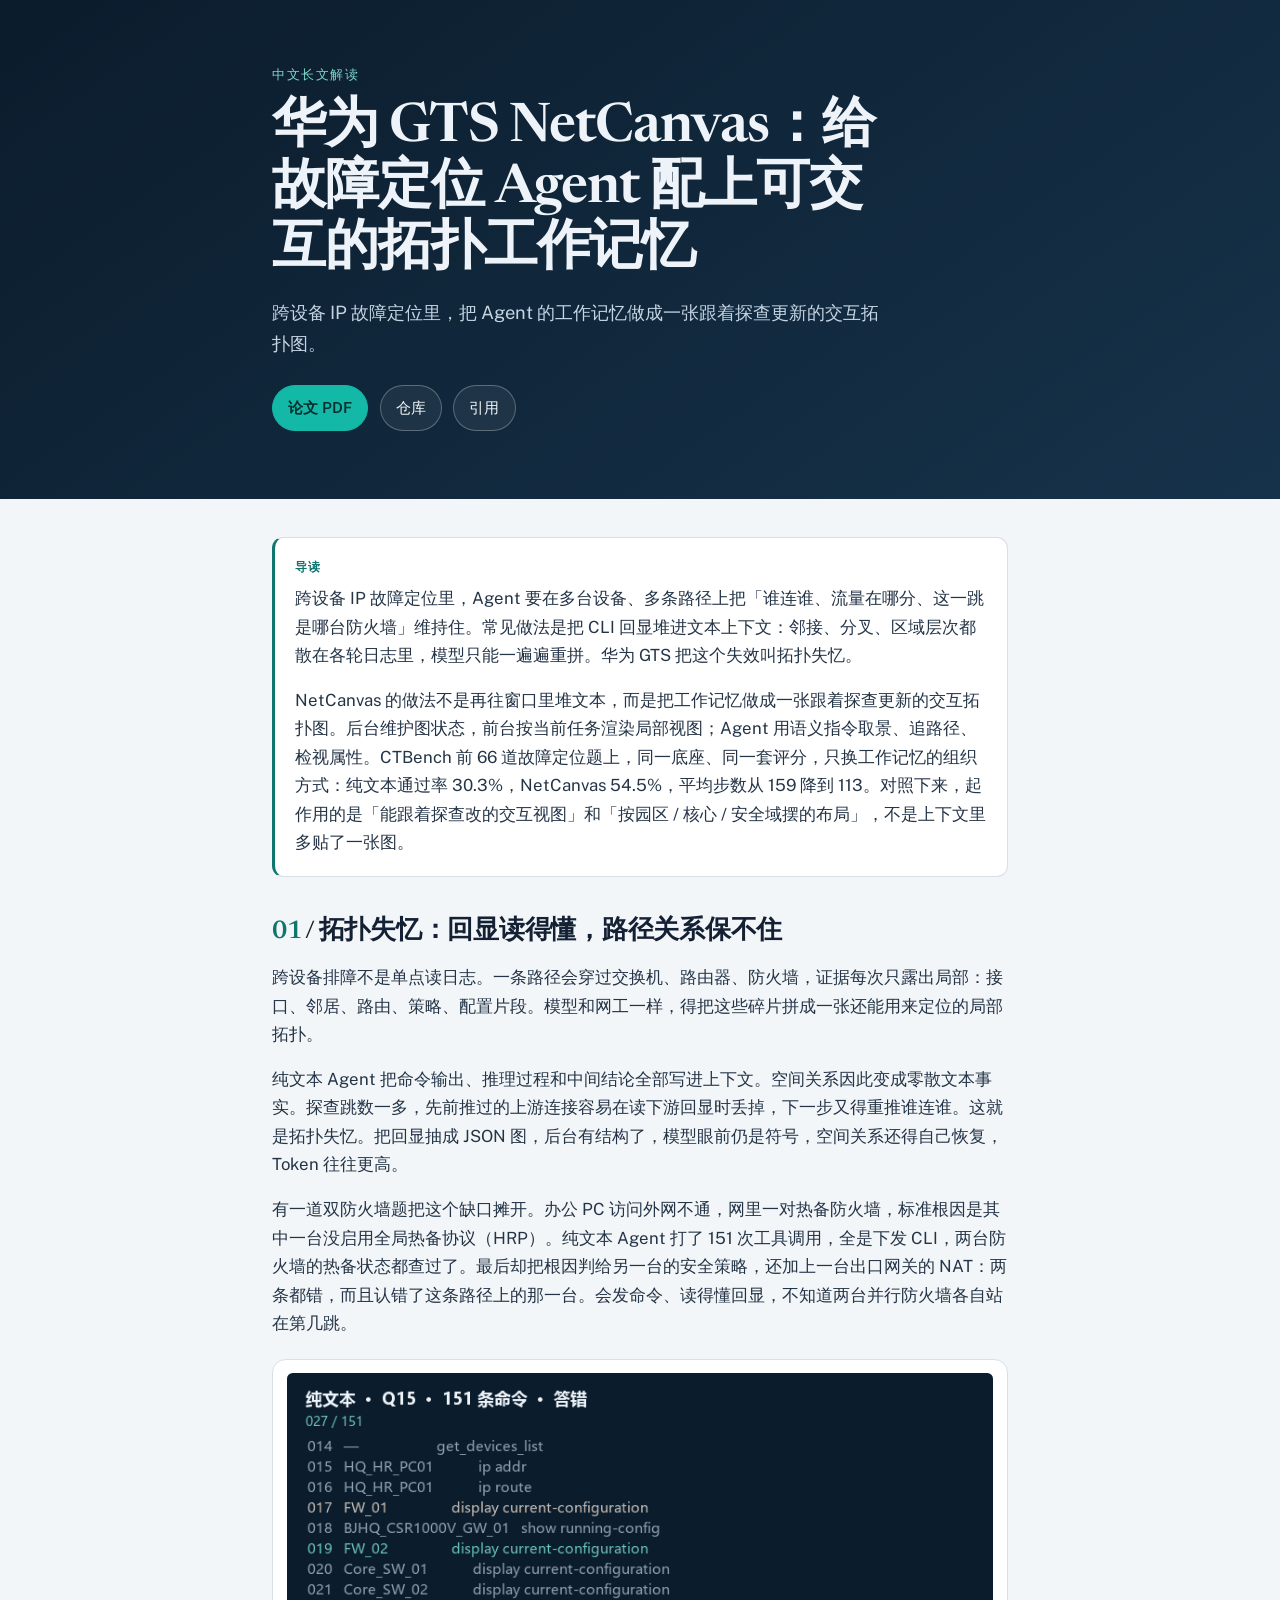
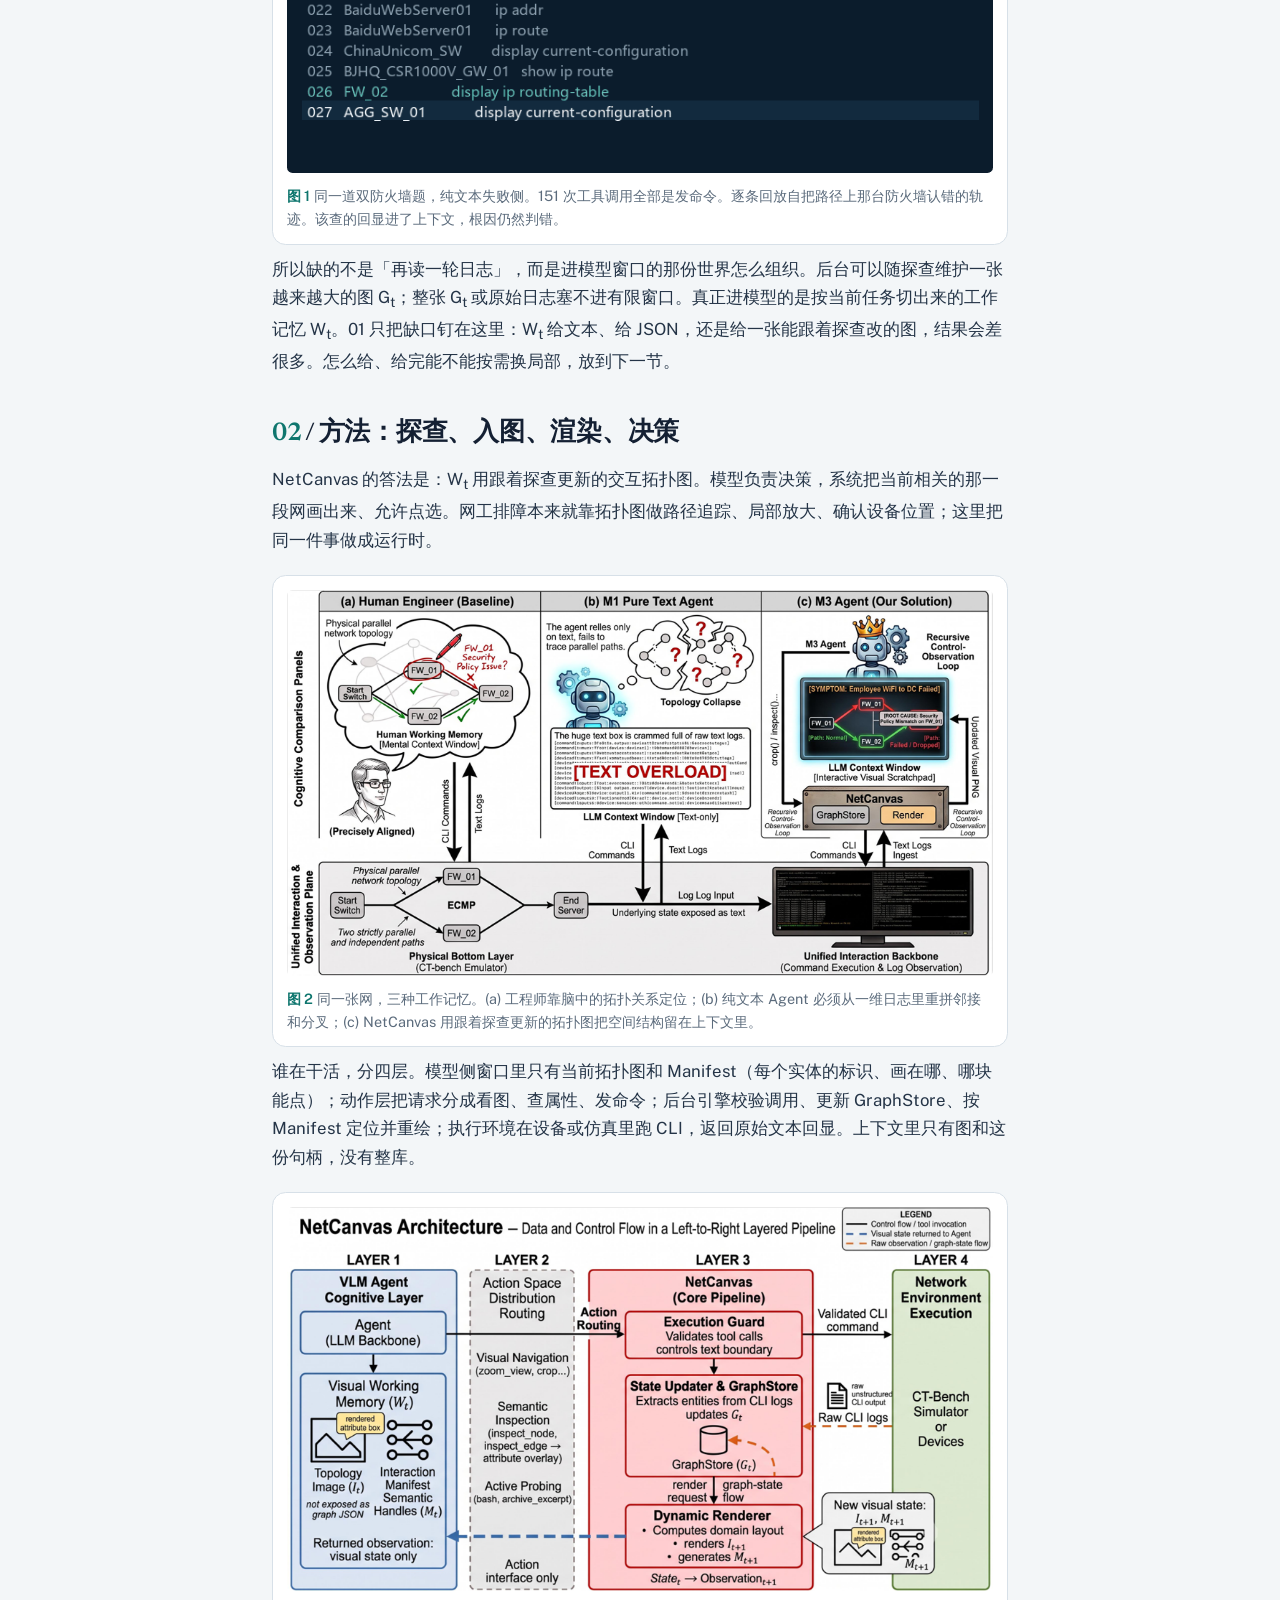
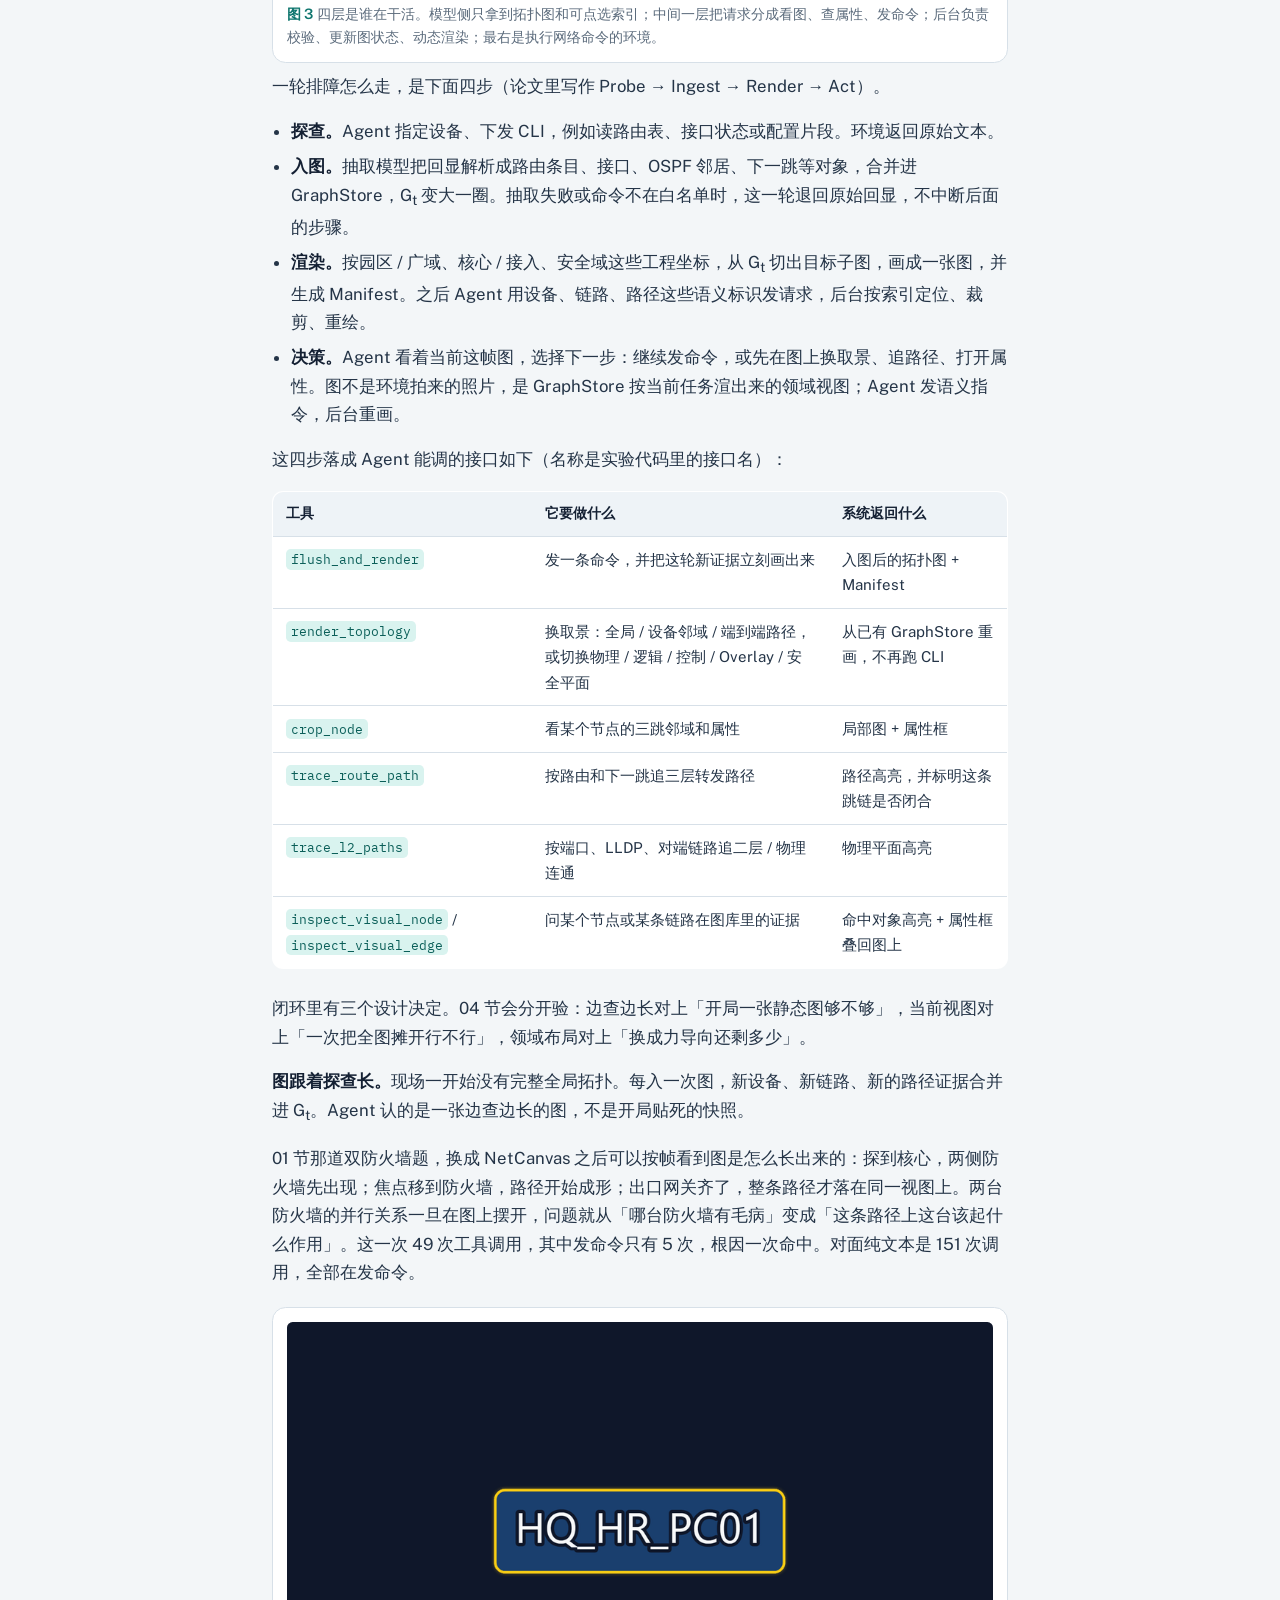
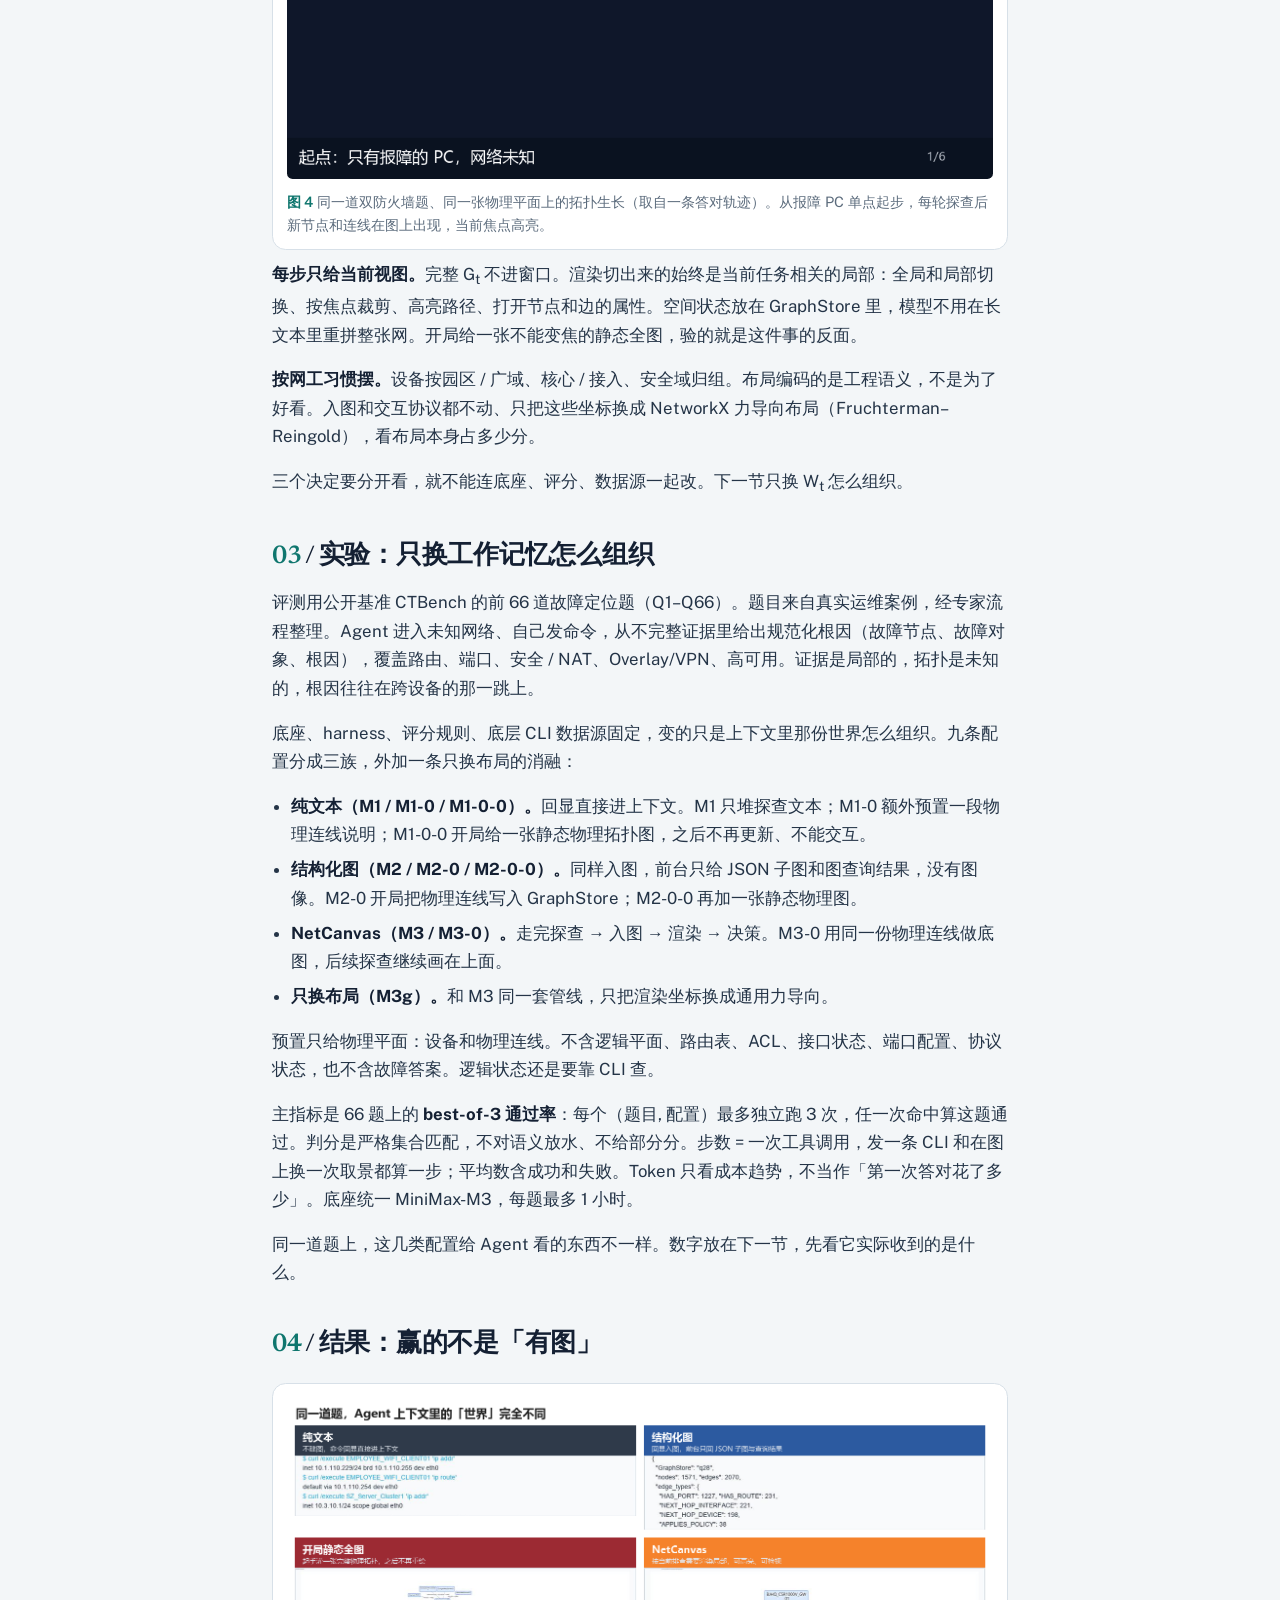
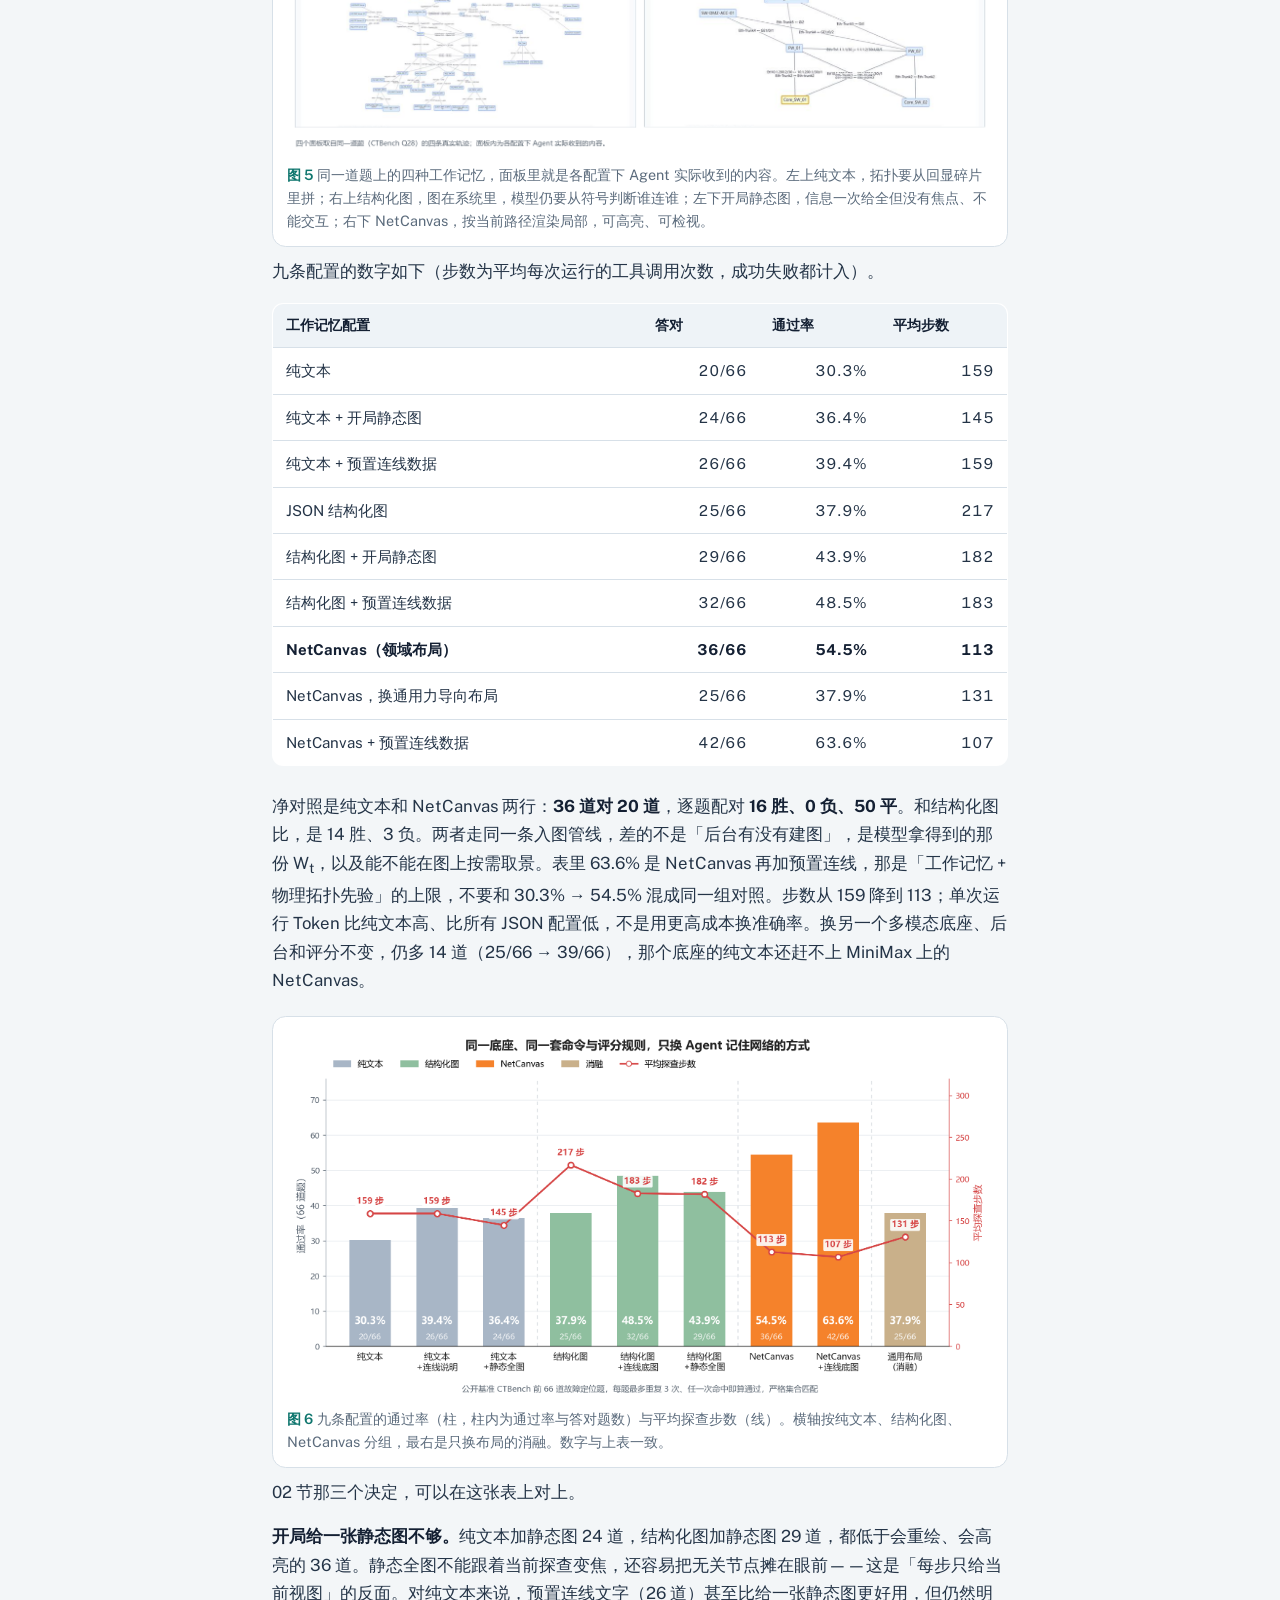
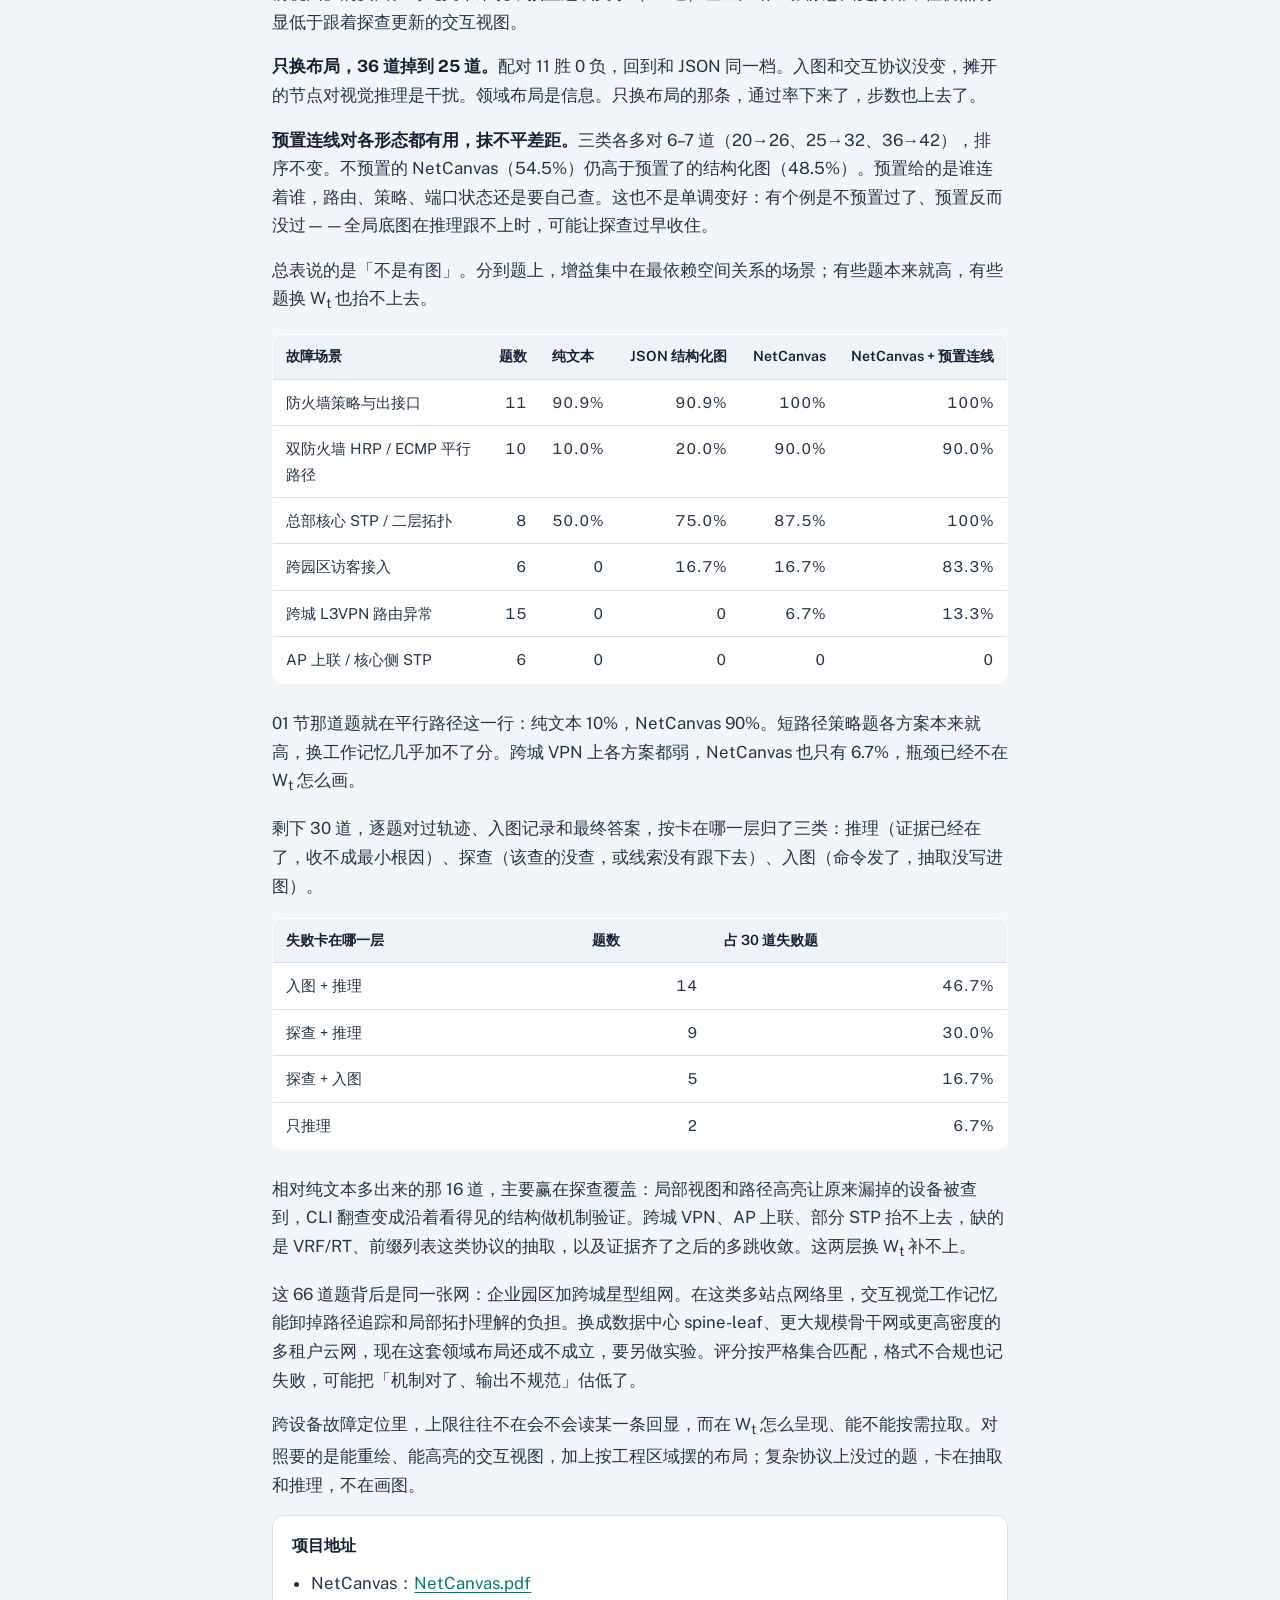
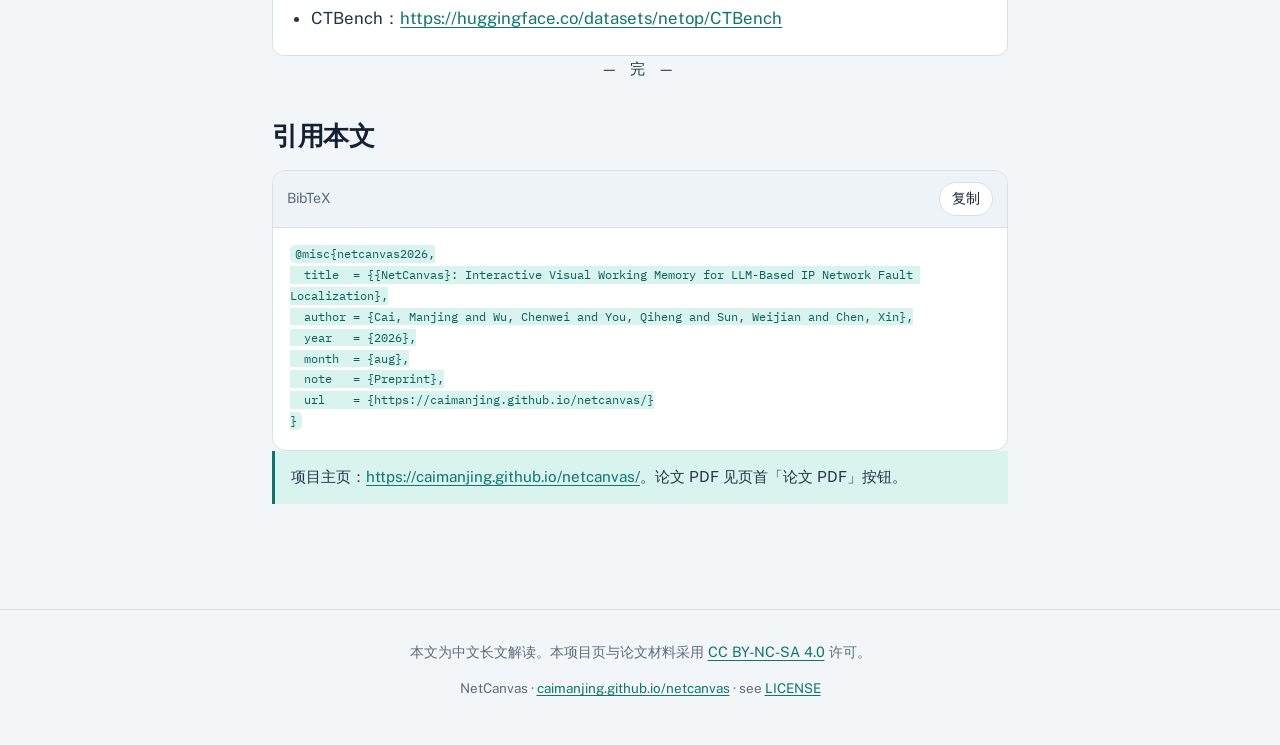
==== commit f5770213: "docs: drop submission-channel wording from page and README" ====
--- a/docs/index.html
+++ b/docs/index.html
@@ -163,7 +163,7 @@
 <body>
   <header class="hero">
     <div class="hero-inner">
-      <p class="kicker">青稞 AI · 投稿解读</p>
+      <p class="kicker">中文长文解读</p>
       <h1>华为 GTS NetCanvas：给故障定位 Agent 配上可交互的拓扑工作记忆</h1>
       <p class="tagline">
         跨设备 IP 故障定位里，把 Agent 的工作记忆做成一张跟着探查更新的交互拓扑图。
@@ -572,7 +572,7 @@
 
   <footer class="site-footer">
     <p>
-      本文为中文长文解读（投稿渠道：青稞 AI）。本项目页与论文材料采用
+      本文为中文长文解读。本项目页与论文材料采用
       <a rel="license" href="https://creativecommons.org/licenses/by-nc-sa/4.0/">CC BY-NC-SA 4.0</a> 许可。
     </p>
     <p class="footer-meta">
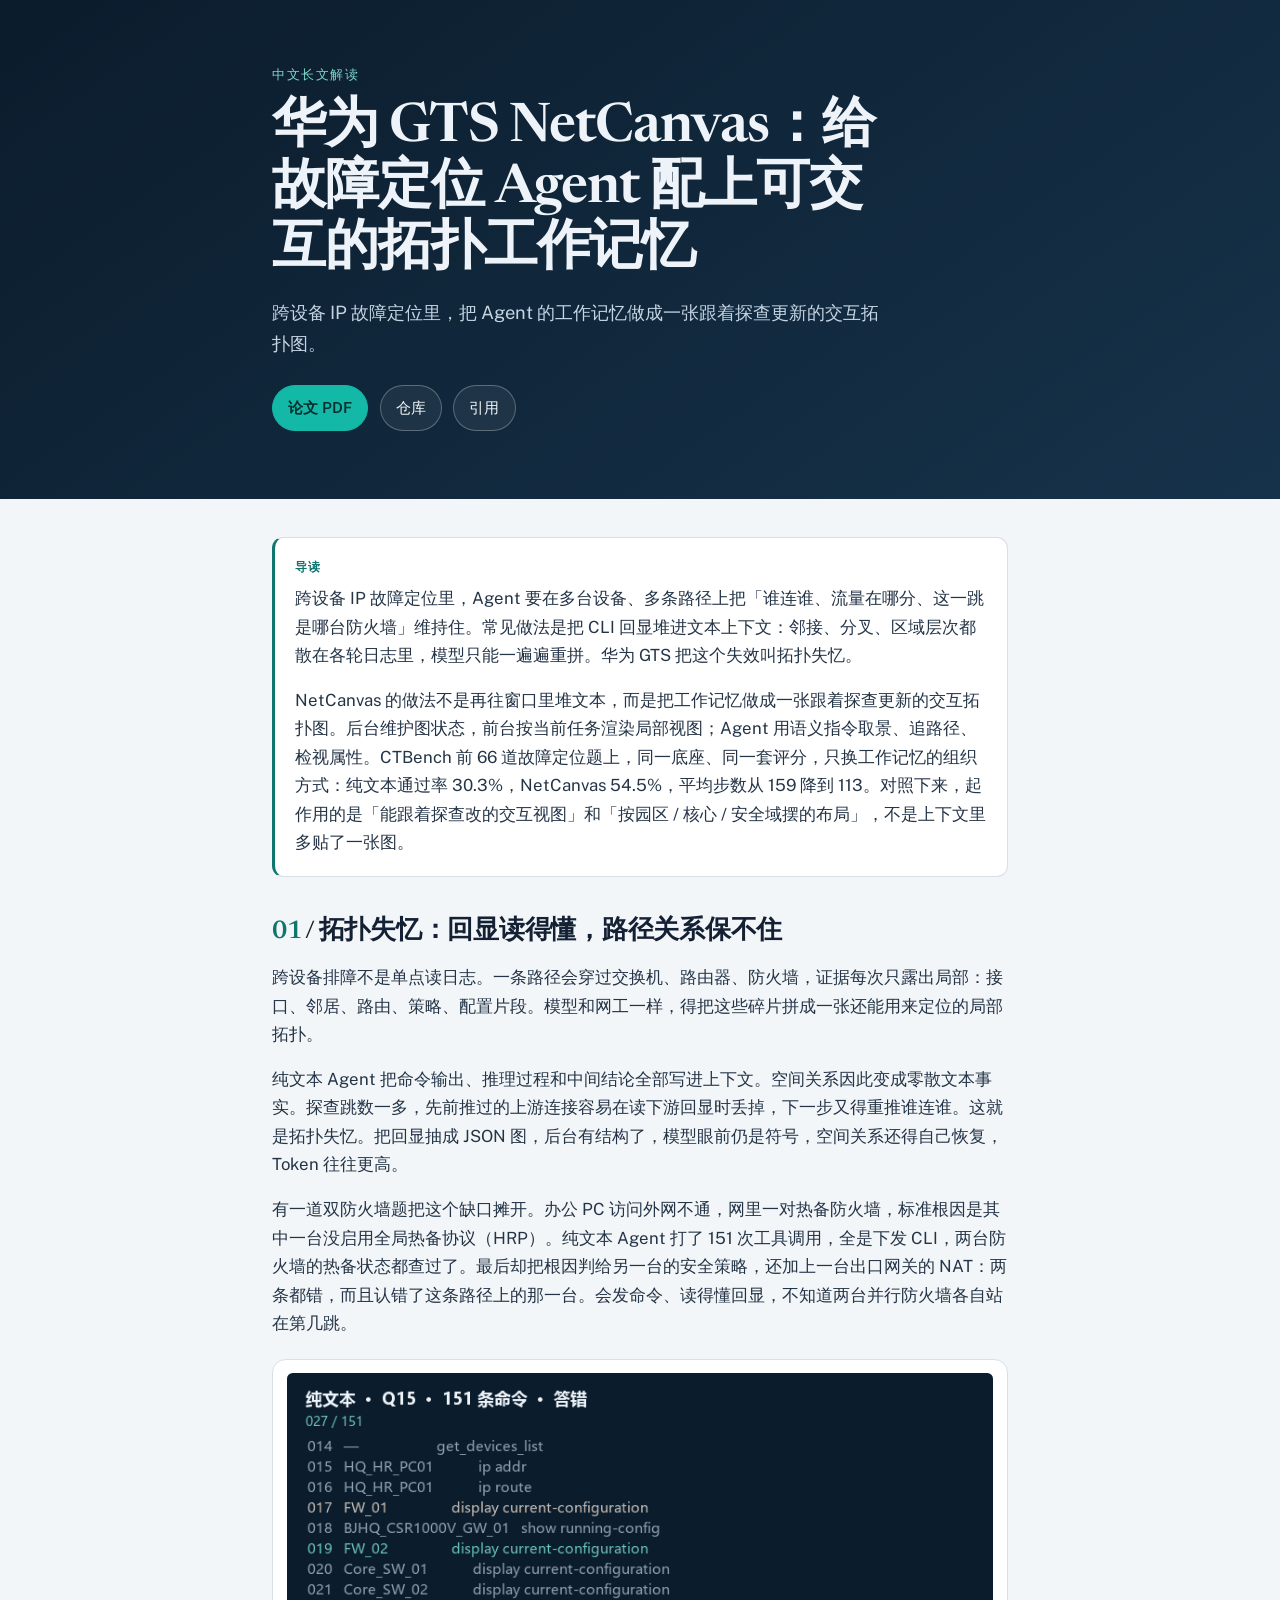
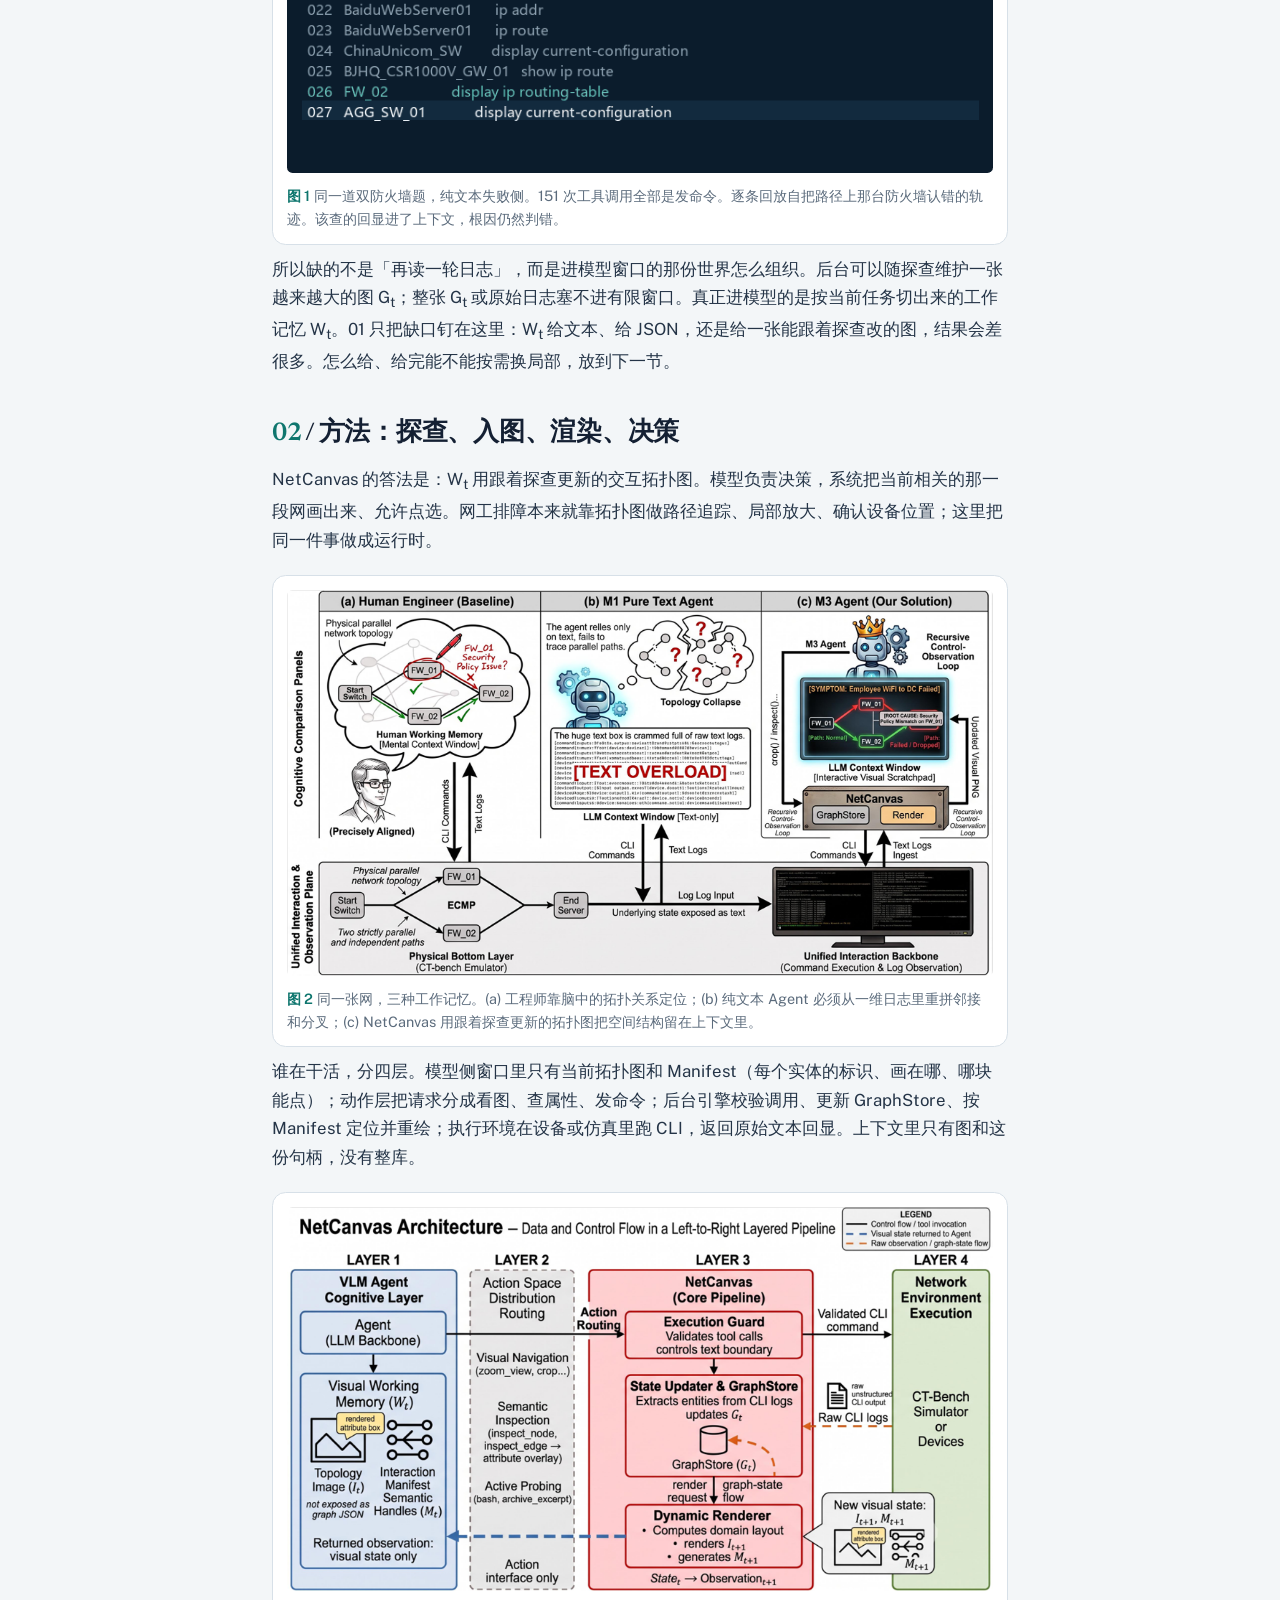
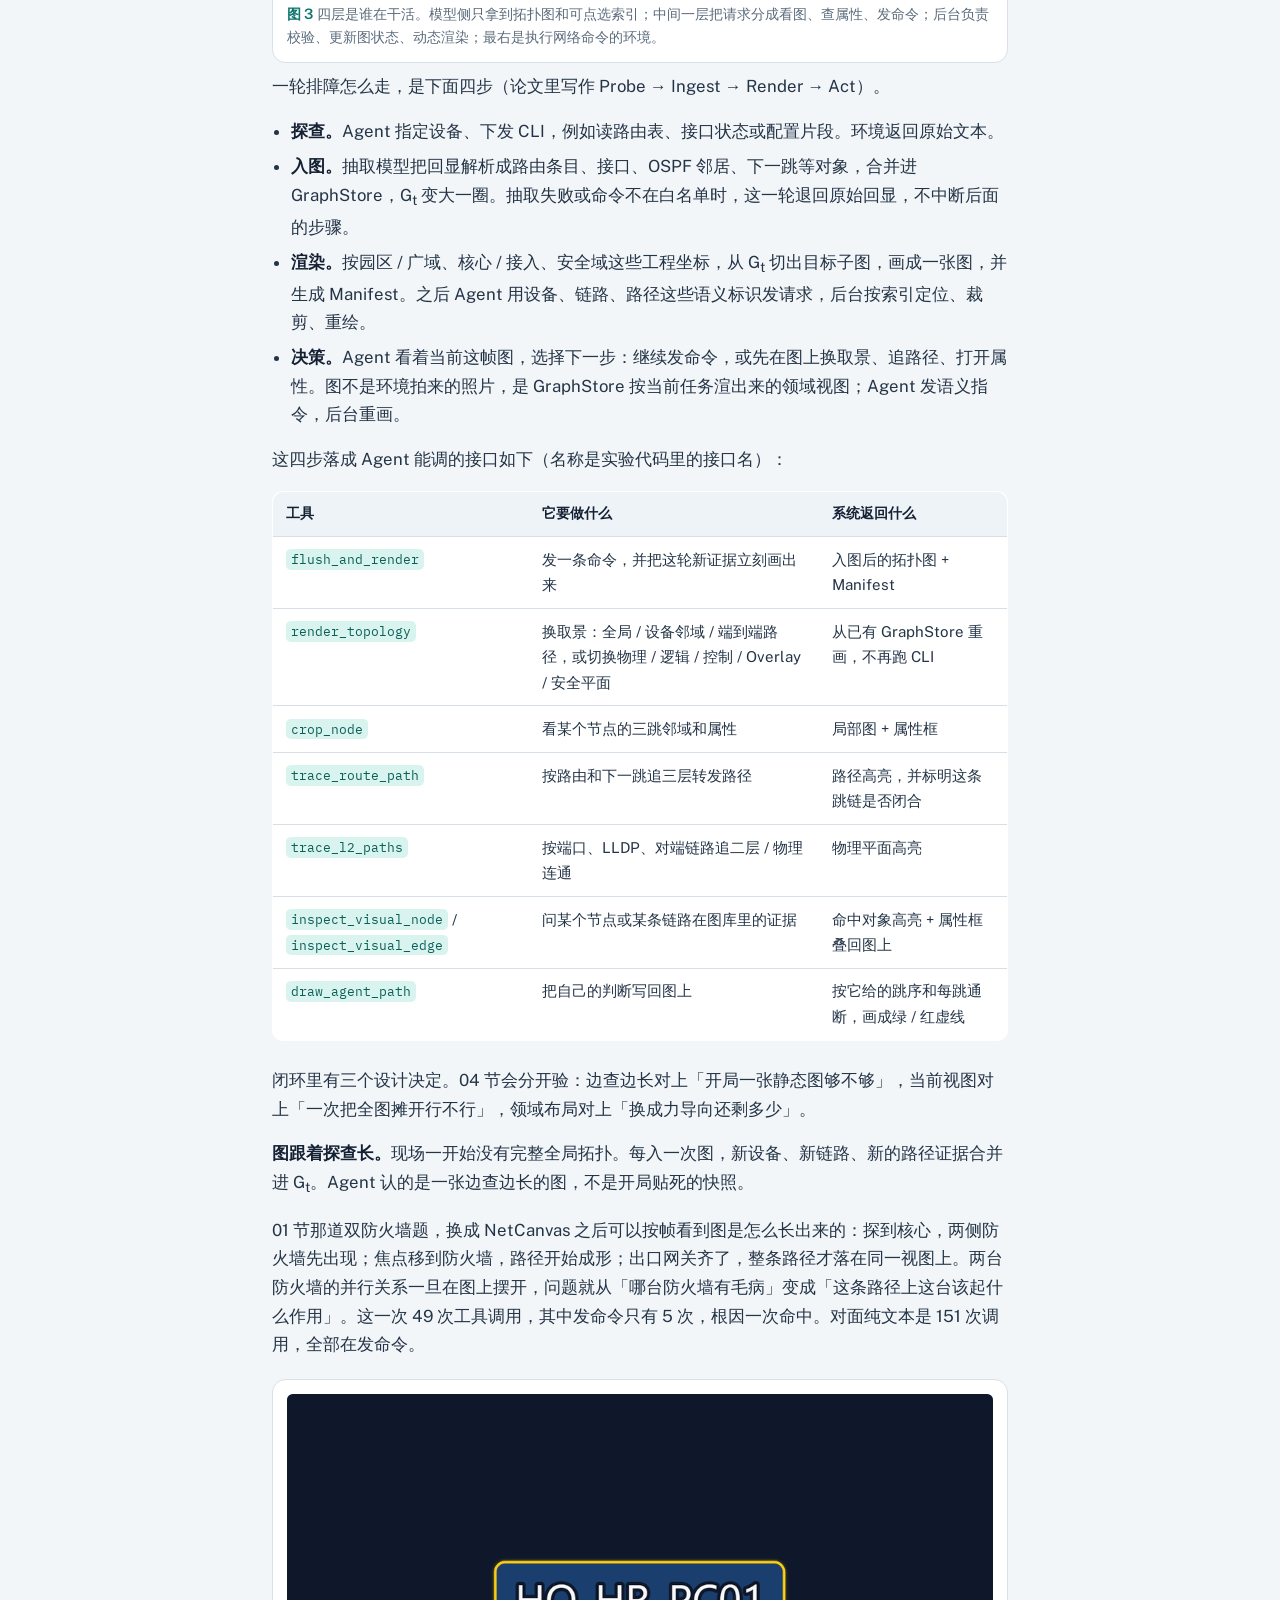
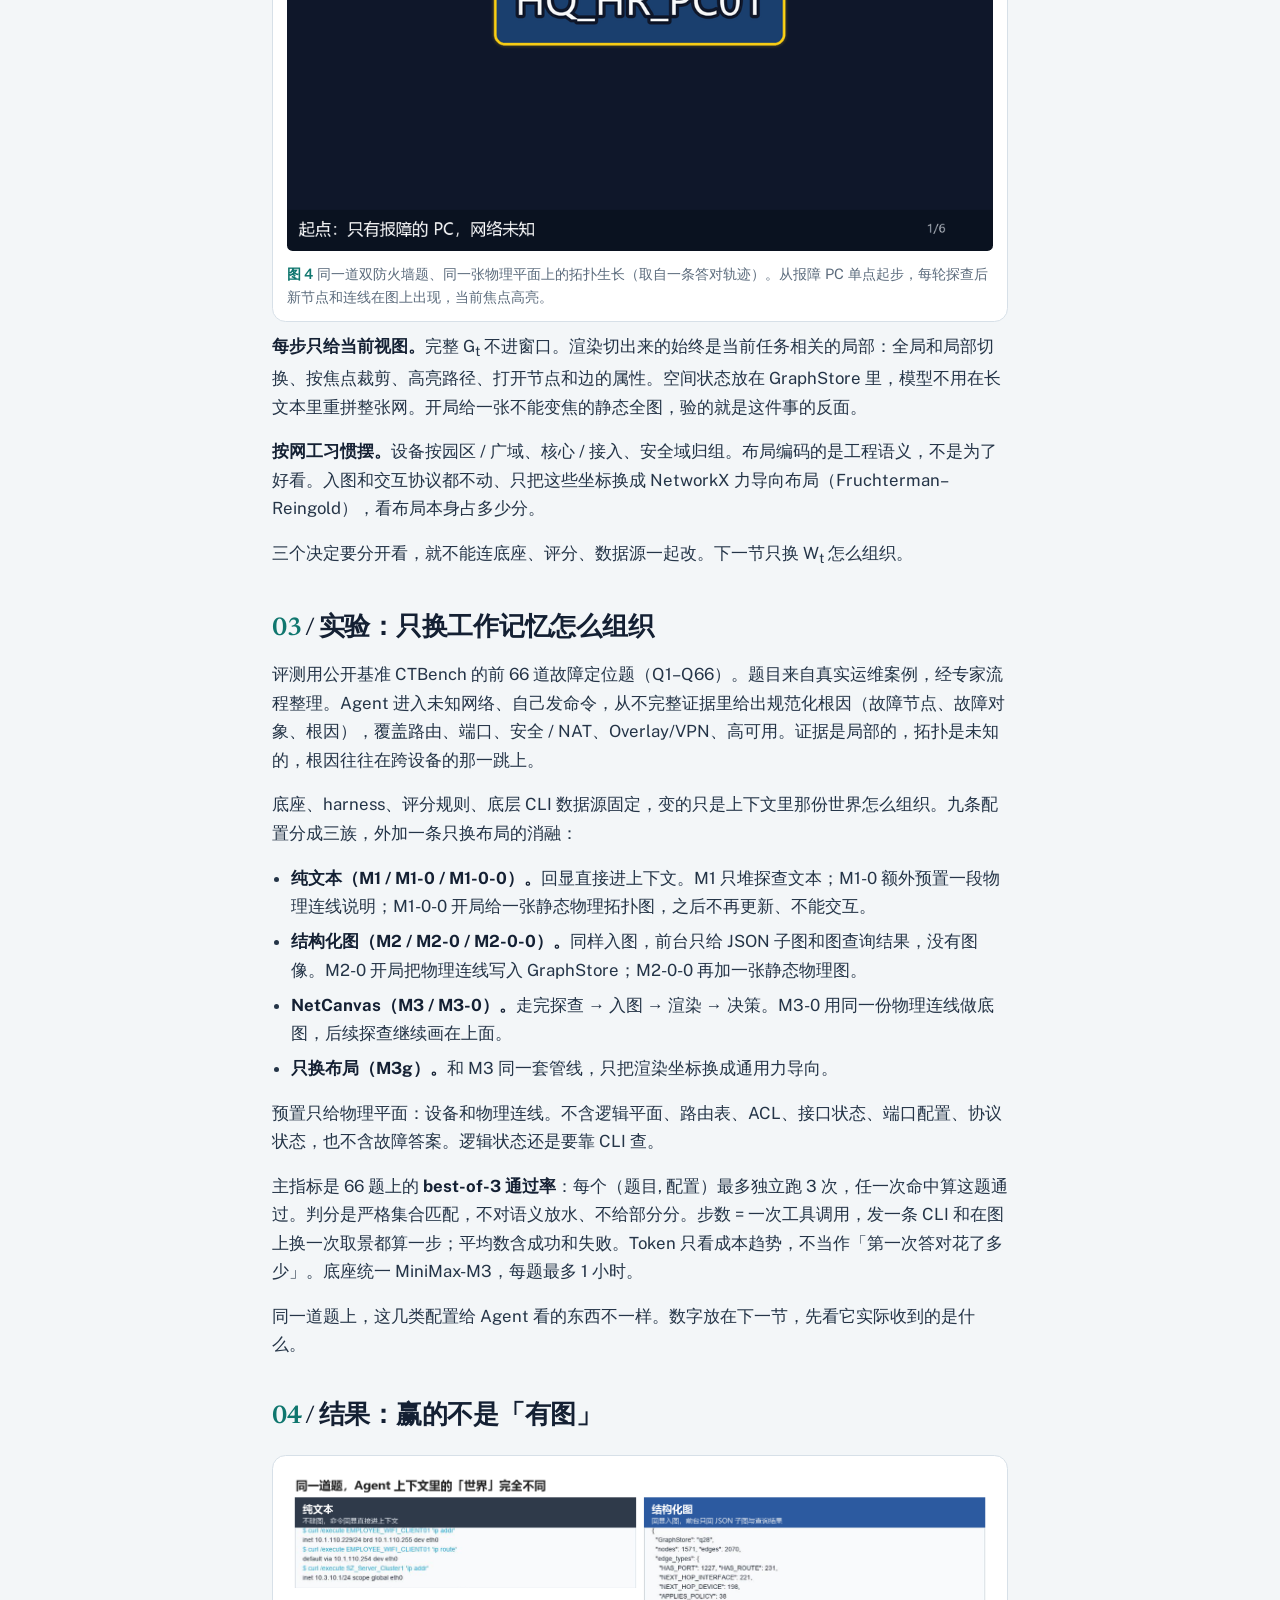
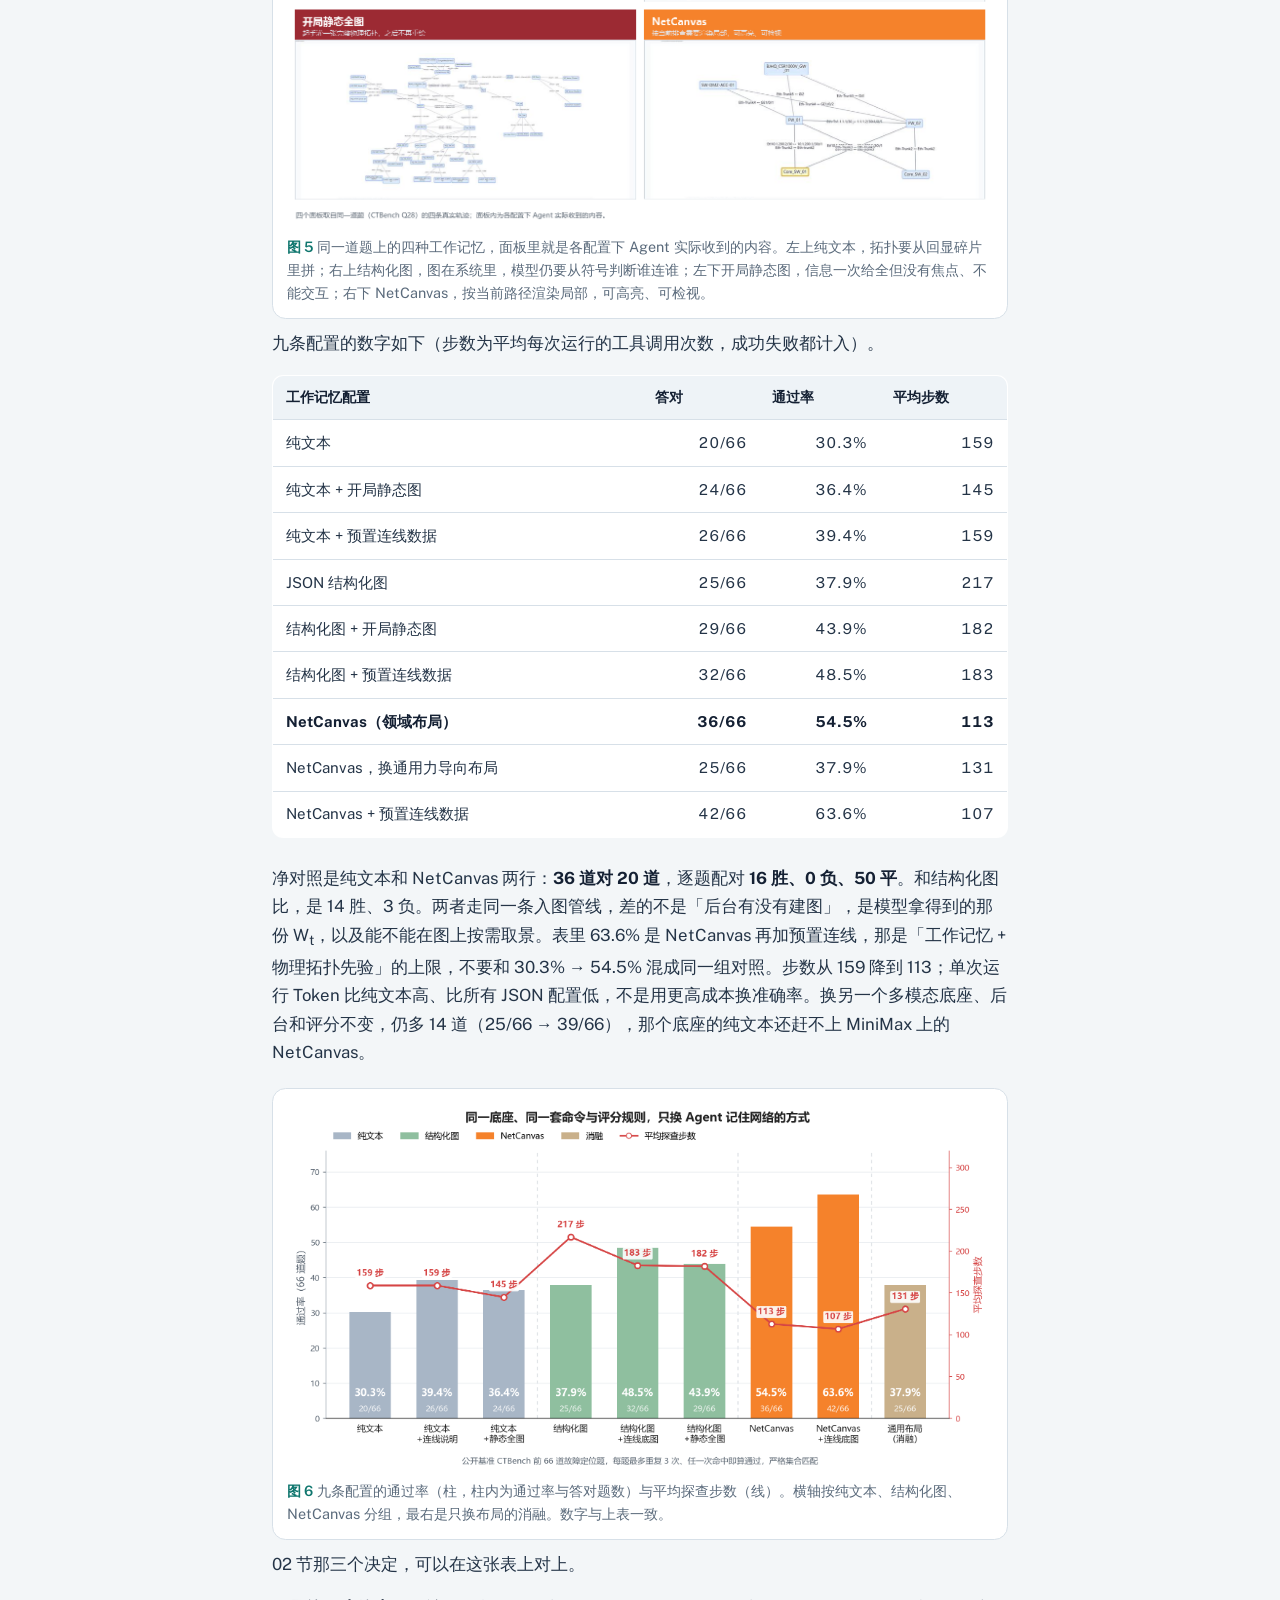
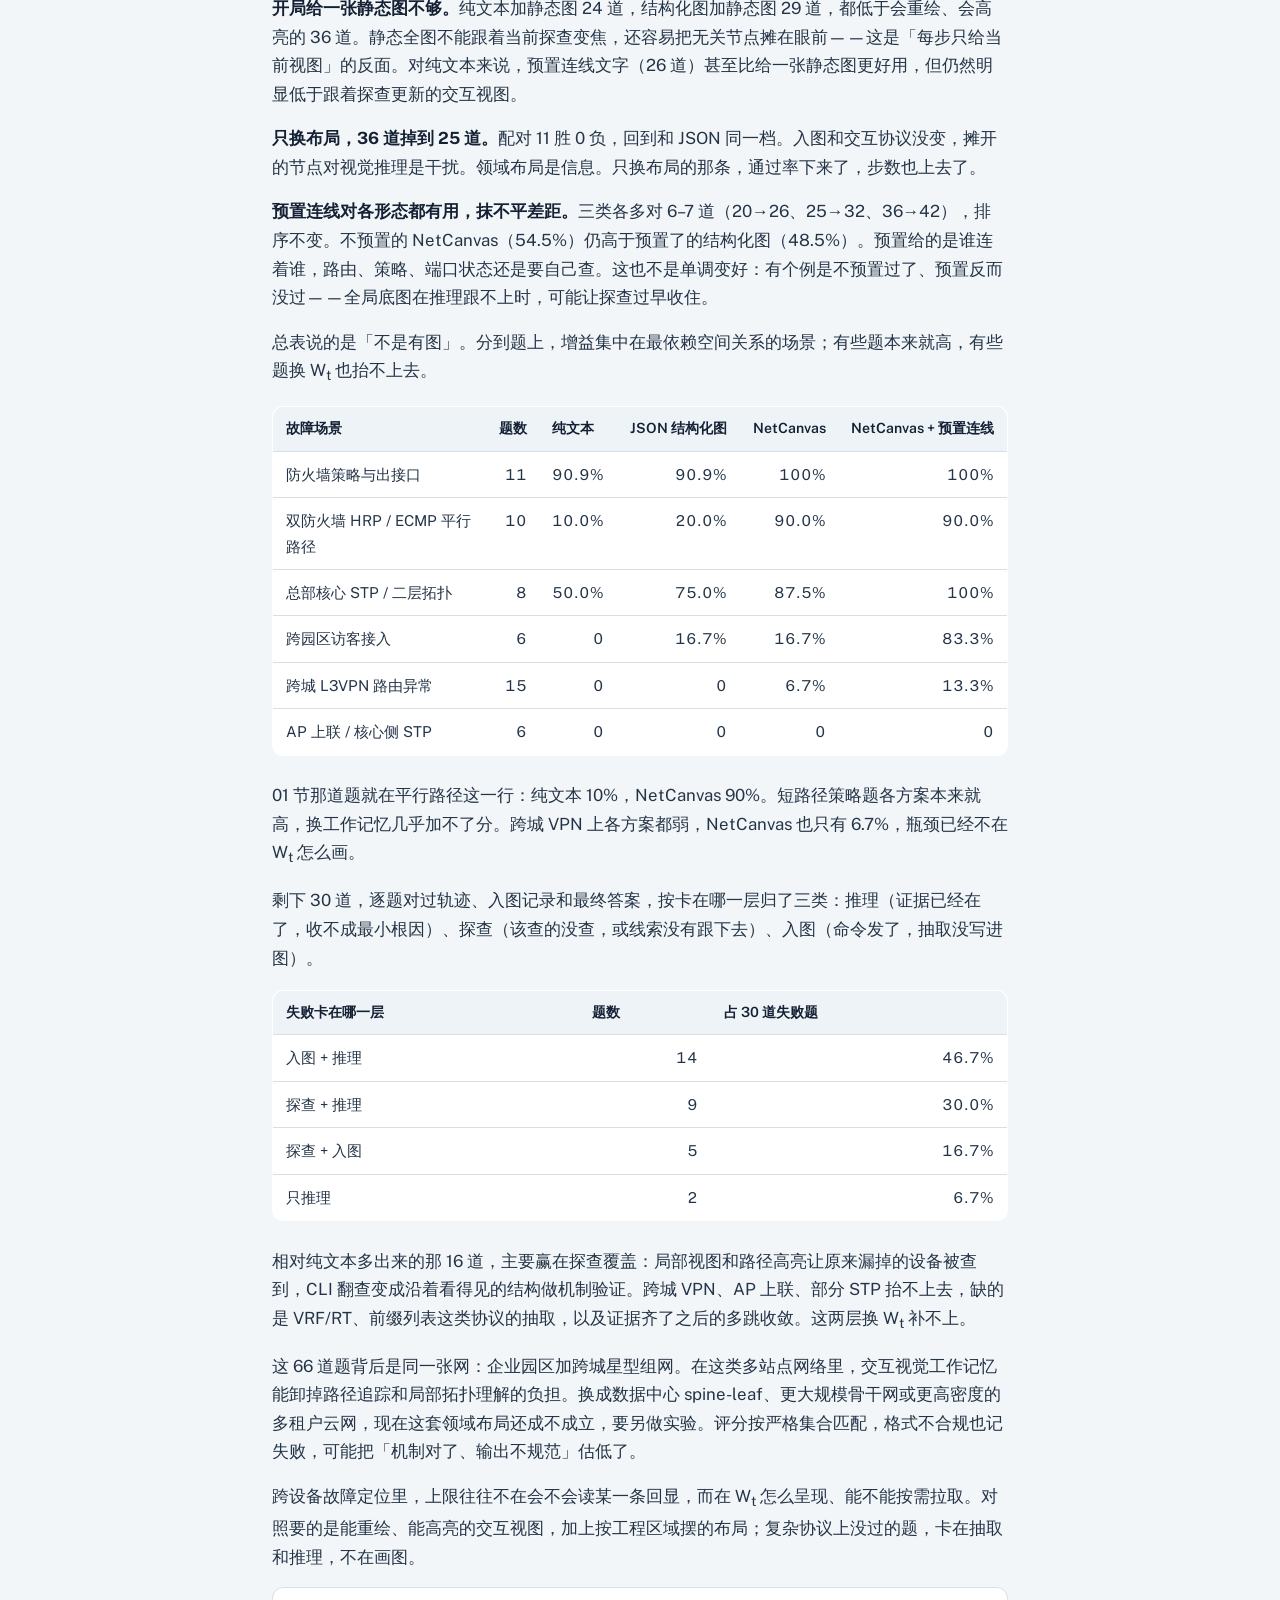
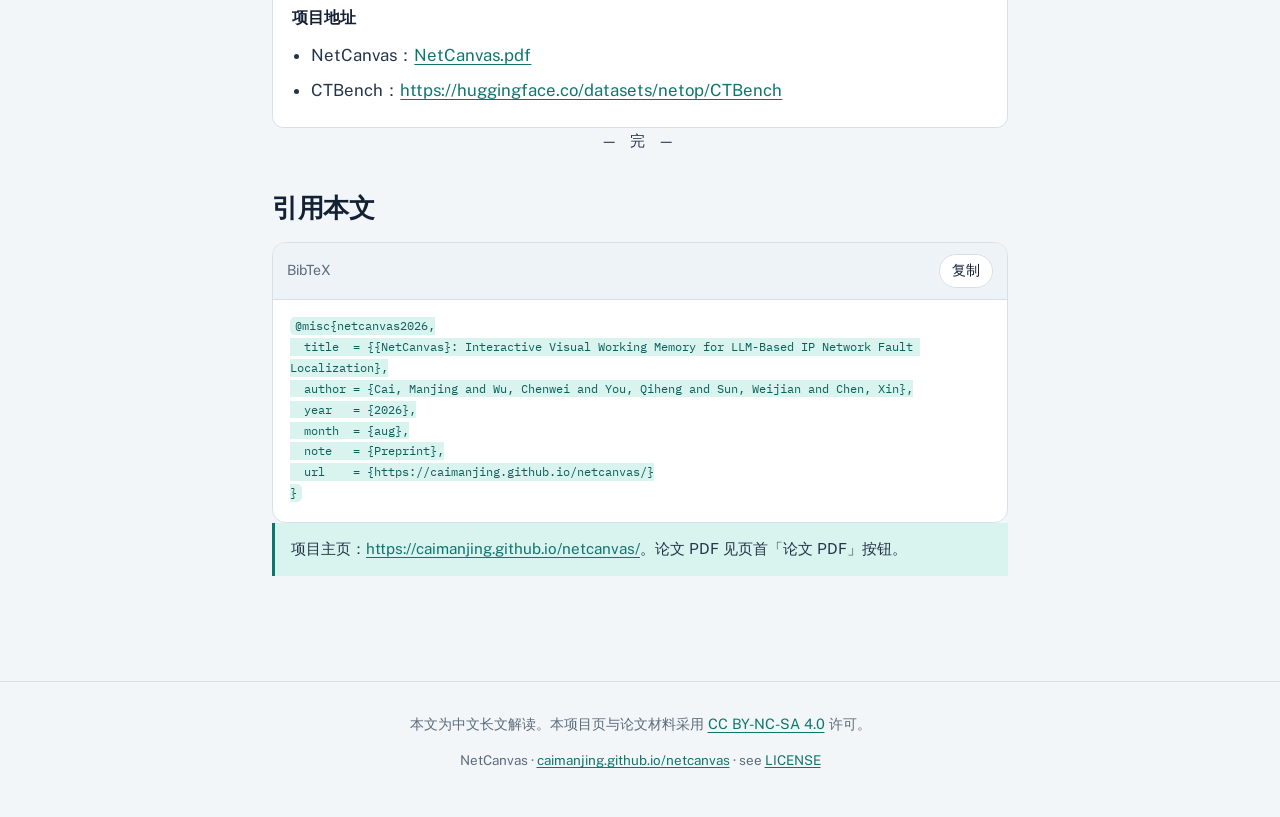
==== commit 9d1c92e9: "docs: add draw_agent_path to the tools table" ====
--- a/docs/index.html
+++ b/docs/index.html
@@ -277,6 +277,11 @@
             <td><code>inspect_visual_node</code> / <code>inspect_visual_edge</code></td>
             <td>问某个节点或某条链路在图库里的证据</td>
             <td>命中对象高亮 + 属性框叠回图上</td>
+          </tr>
+          <tr>
+            <td><code>draw_agent_path</code></td>
+            <td>把自己的判断写回图上</td>
+            <td>按它给的跳序和每跳通断，画成绿 / 红虚线</td>
           </tr>
         </tbody>
       </table>
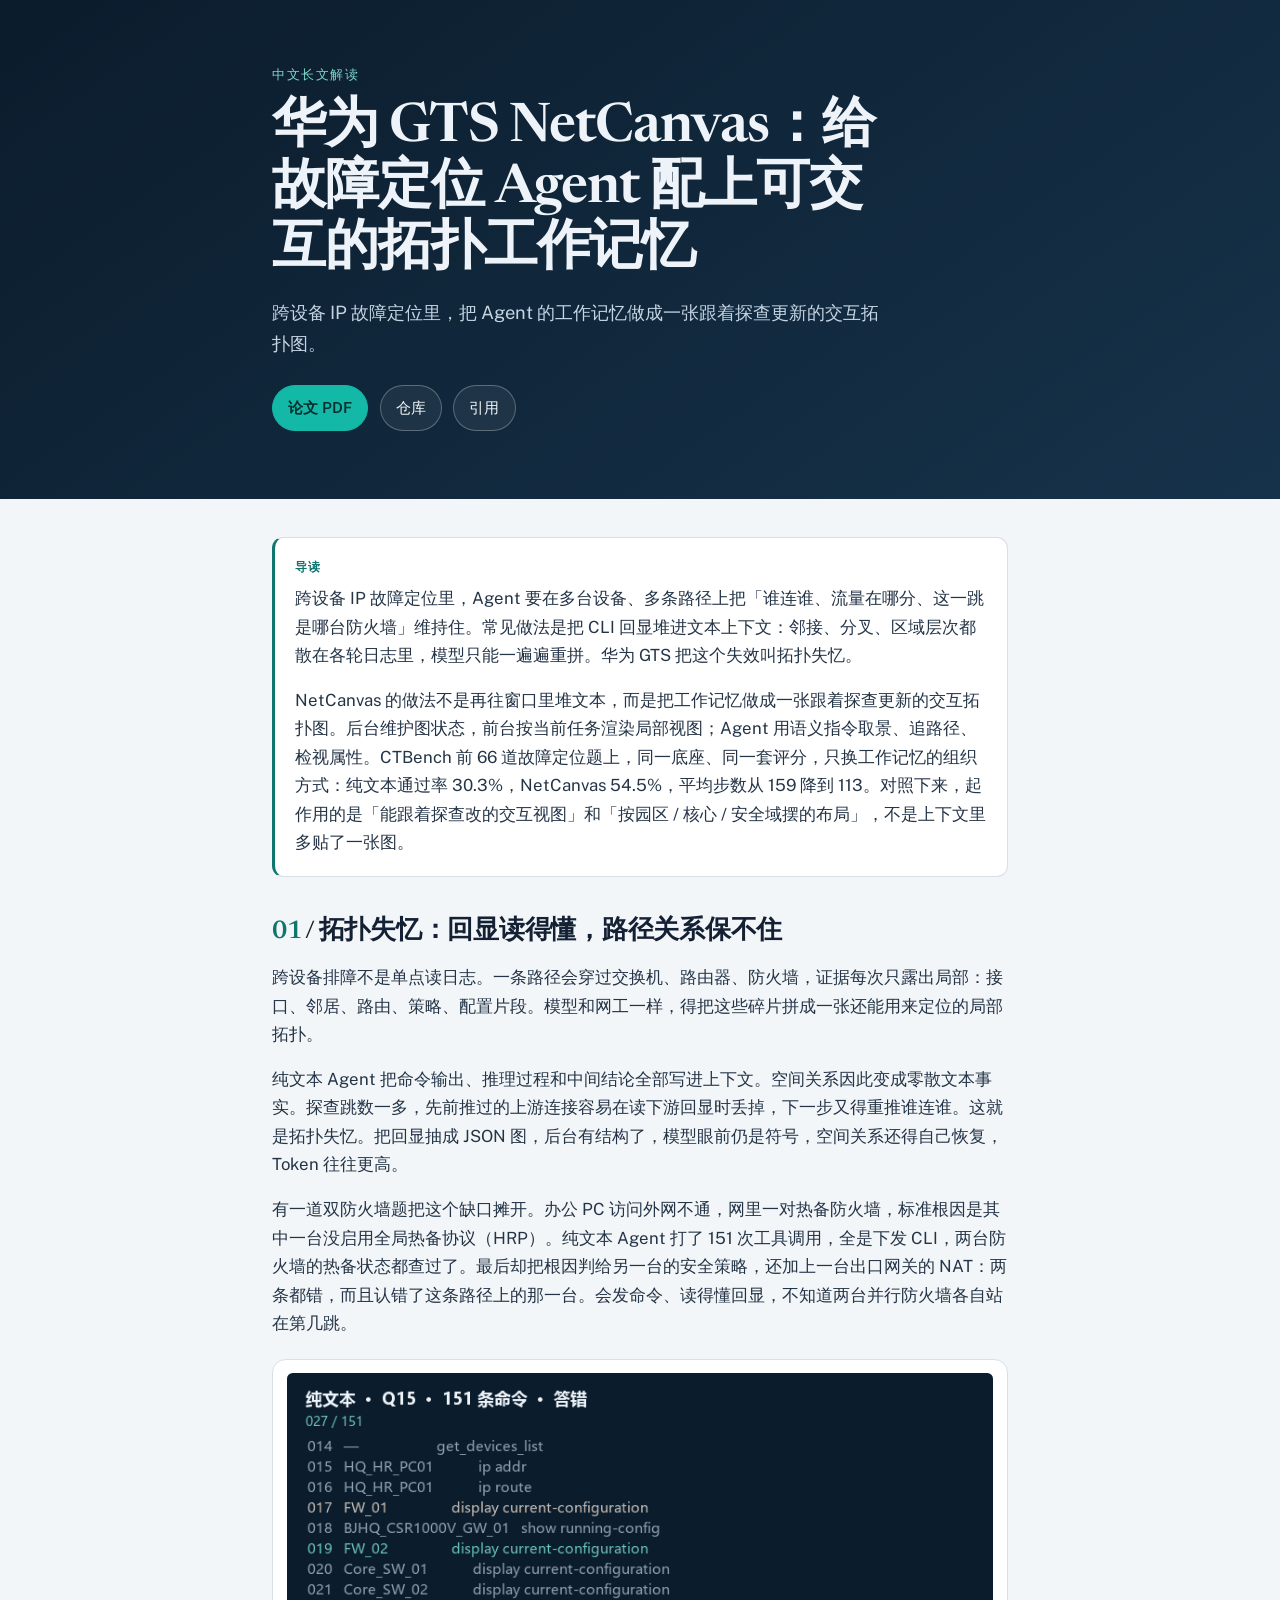
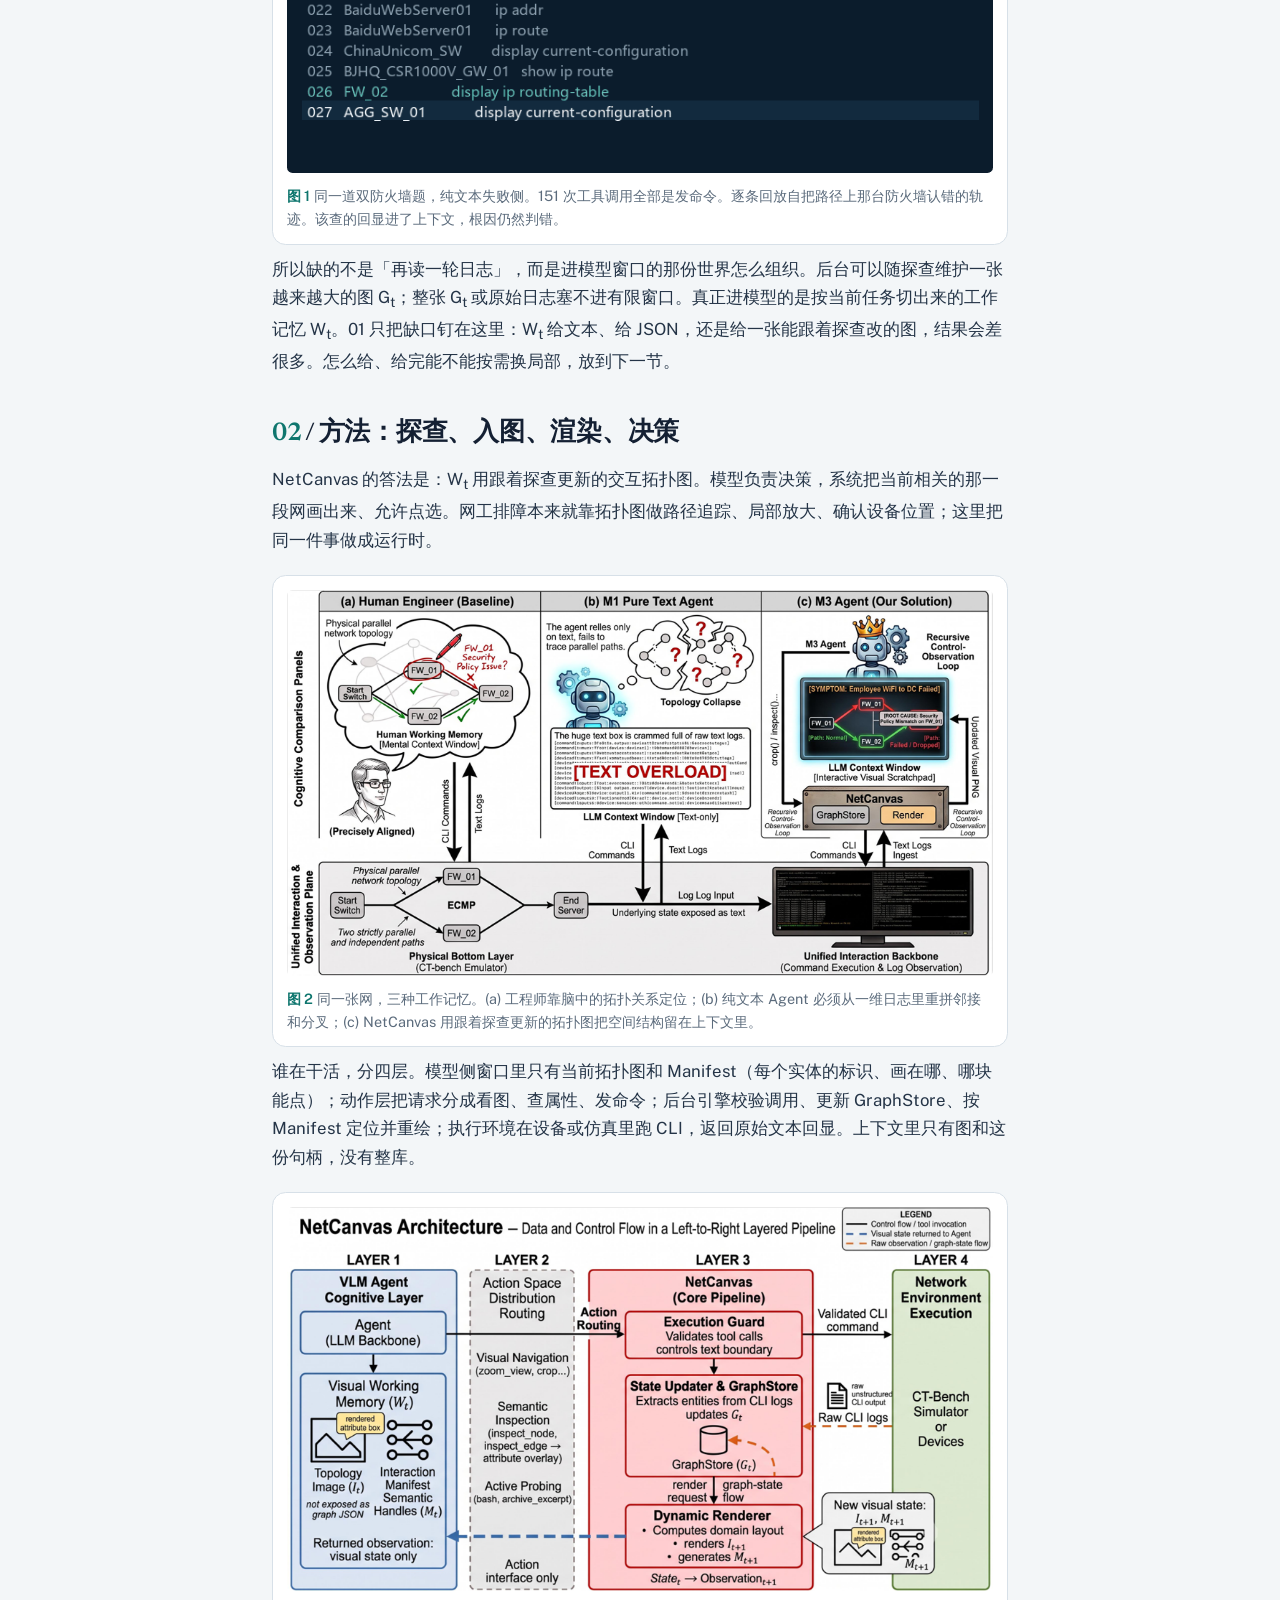
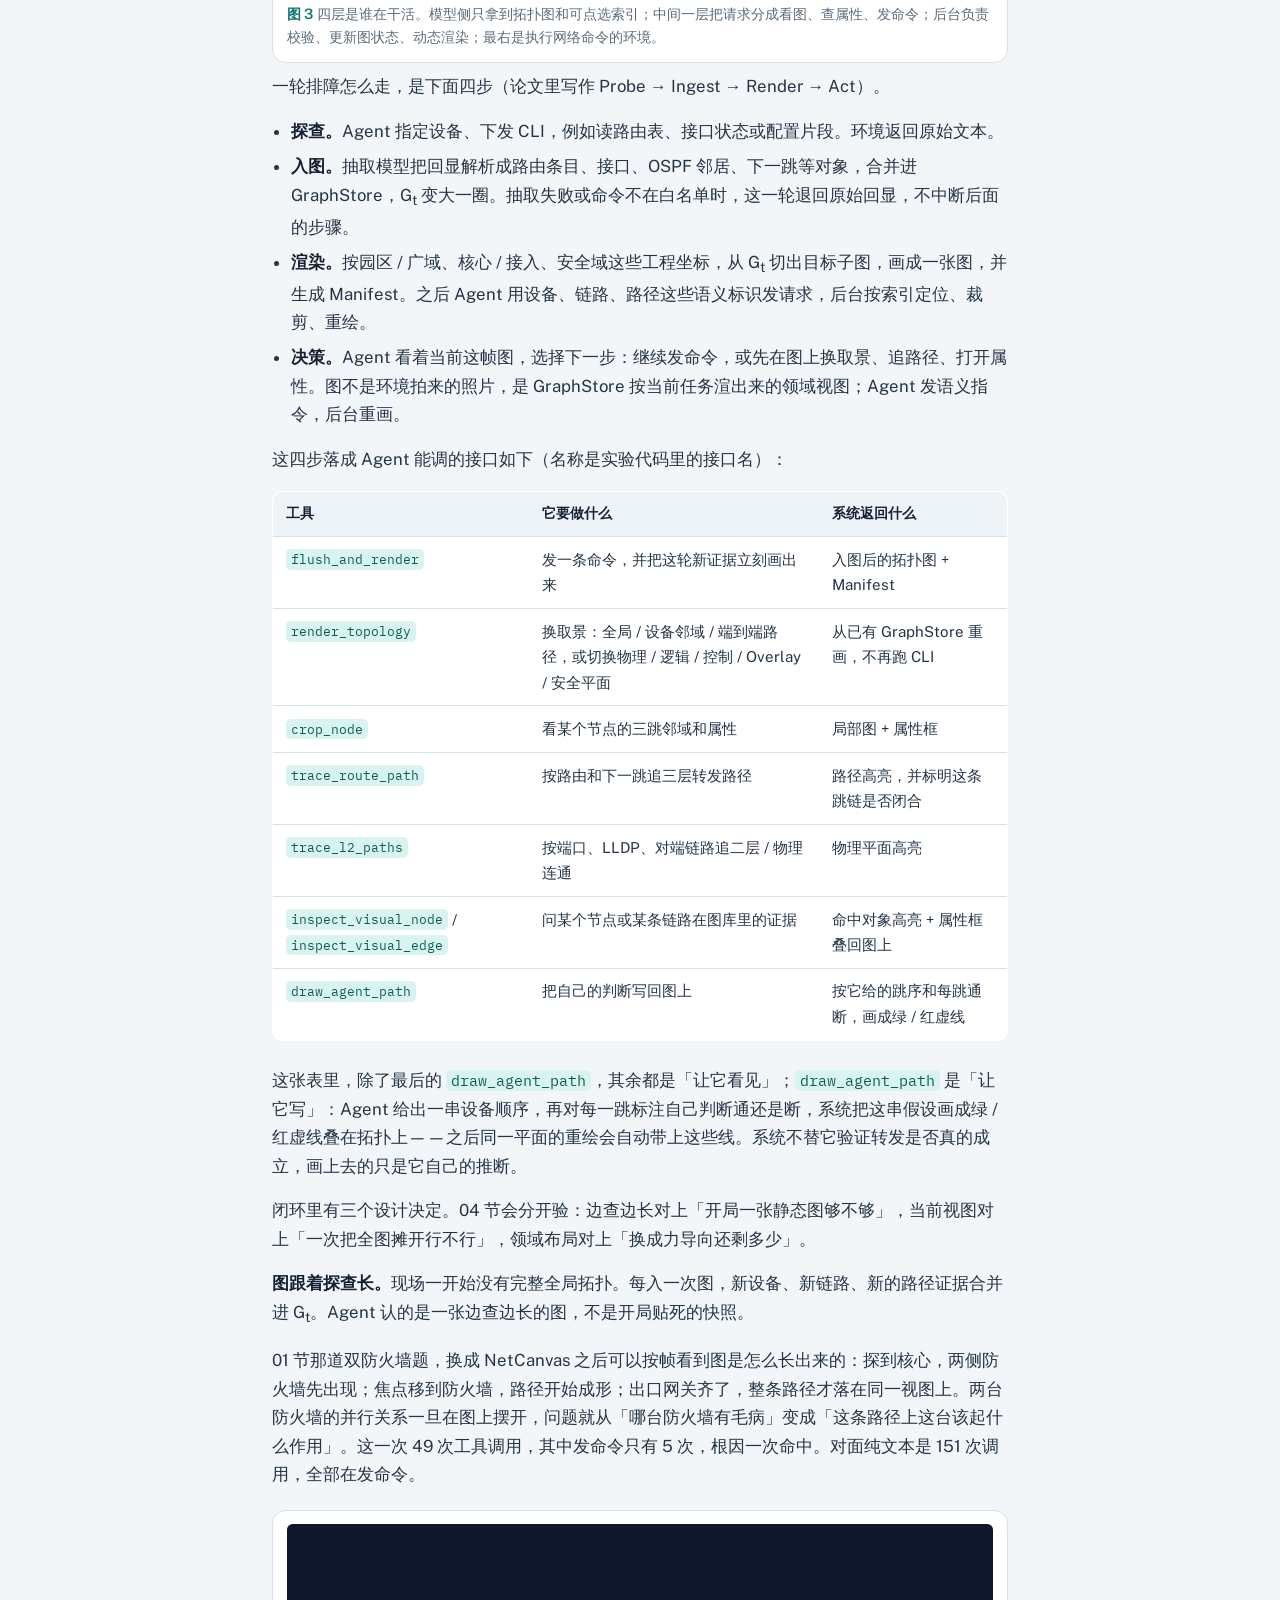
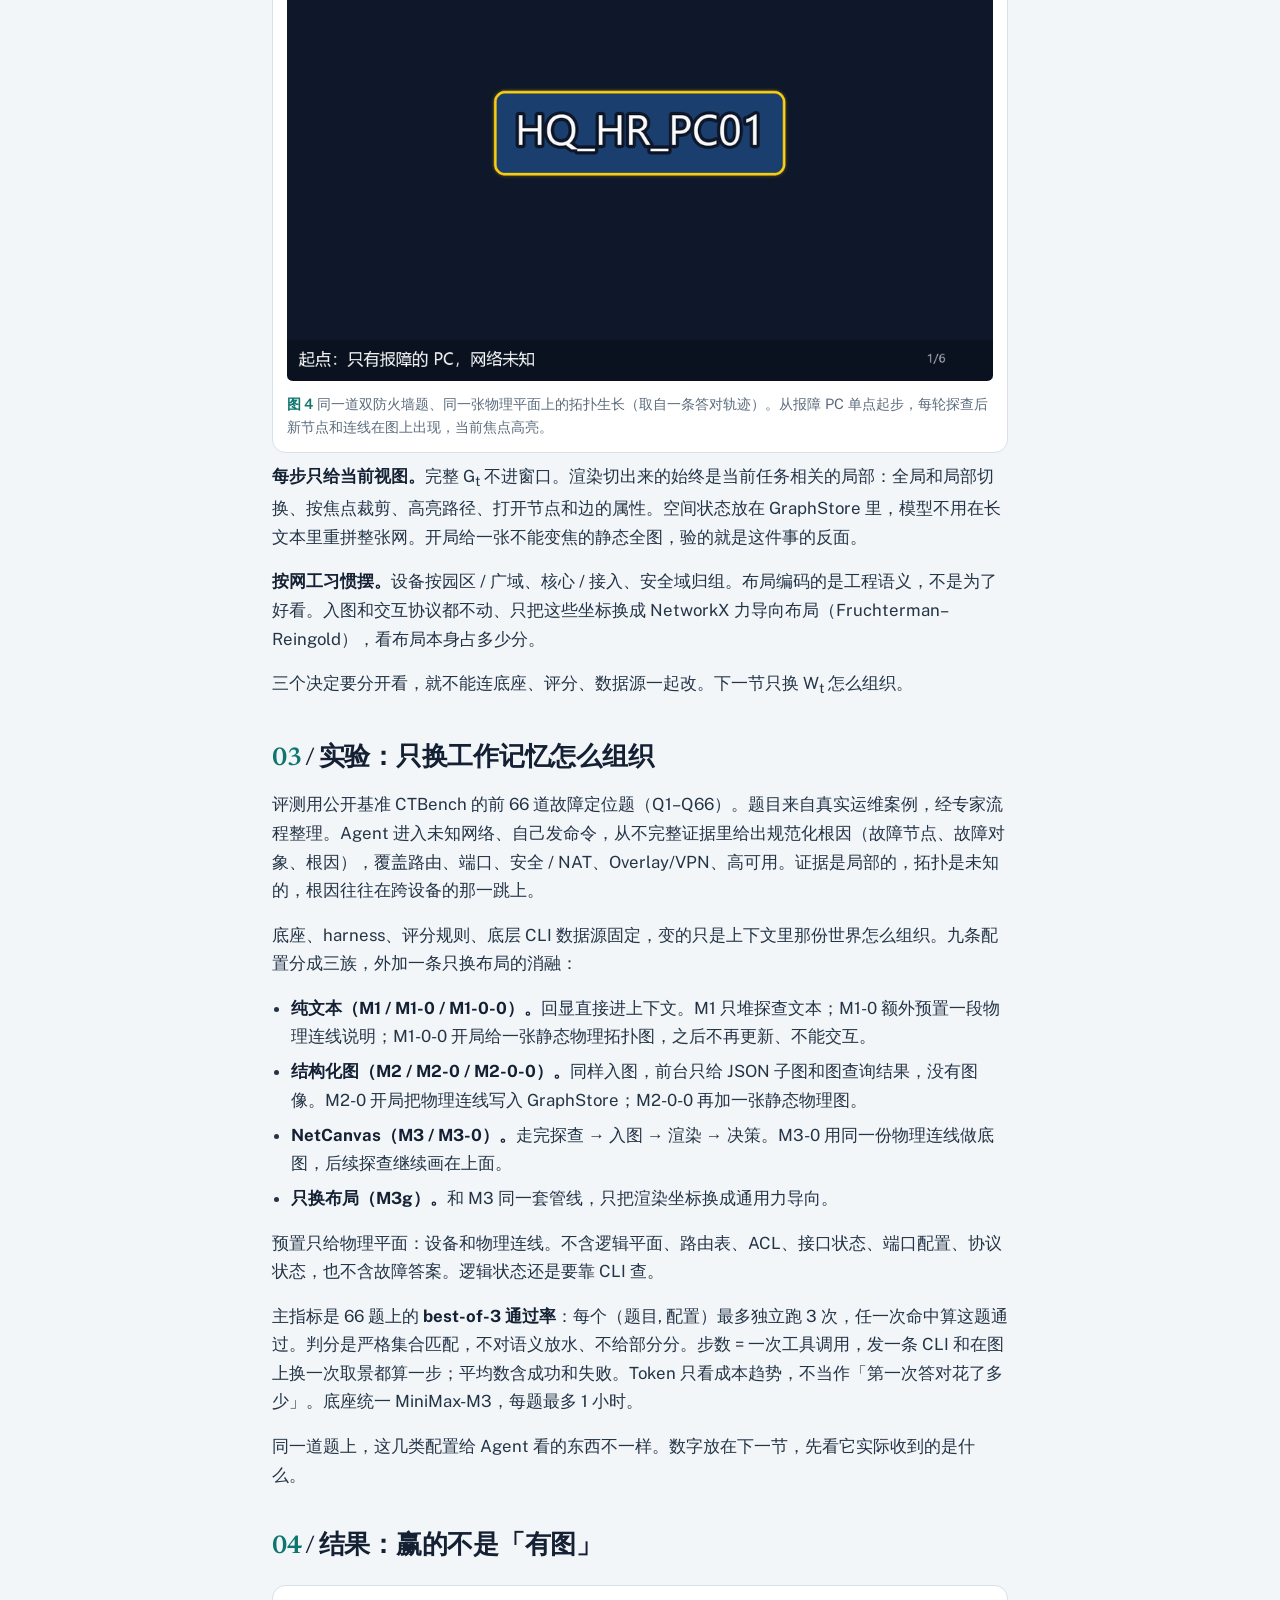
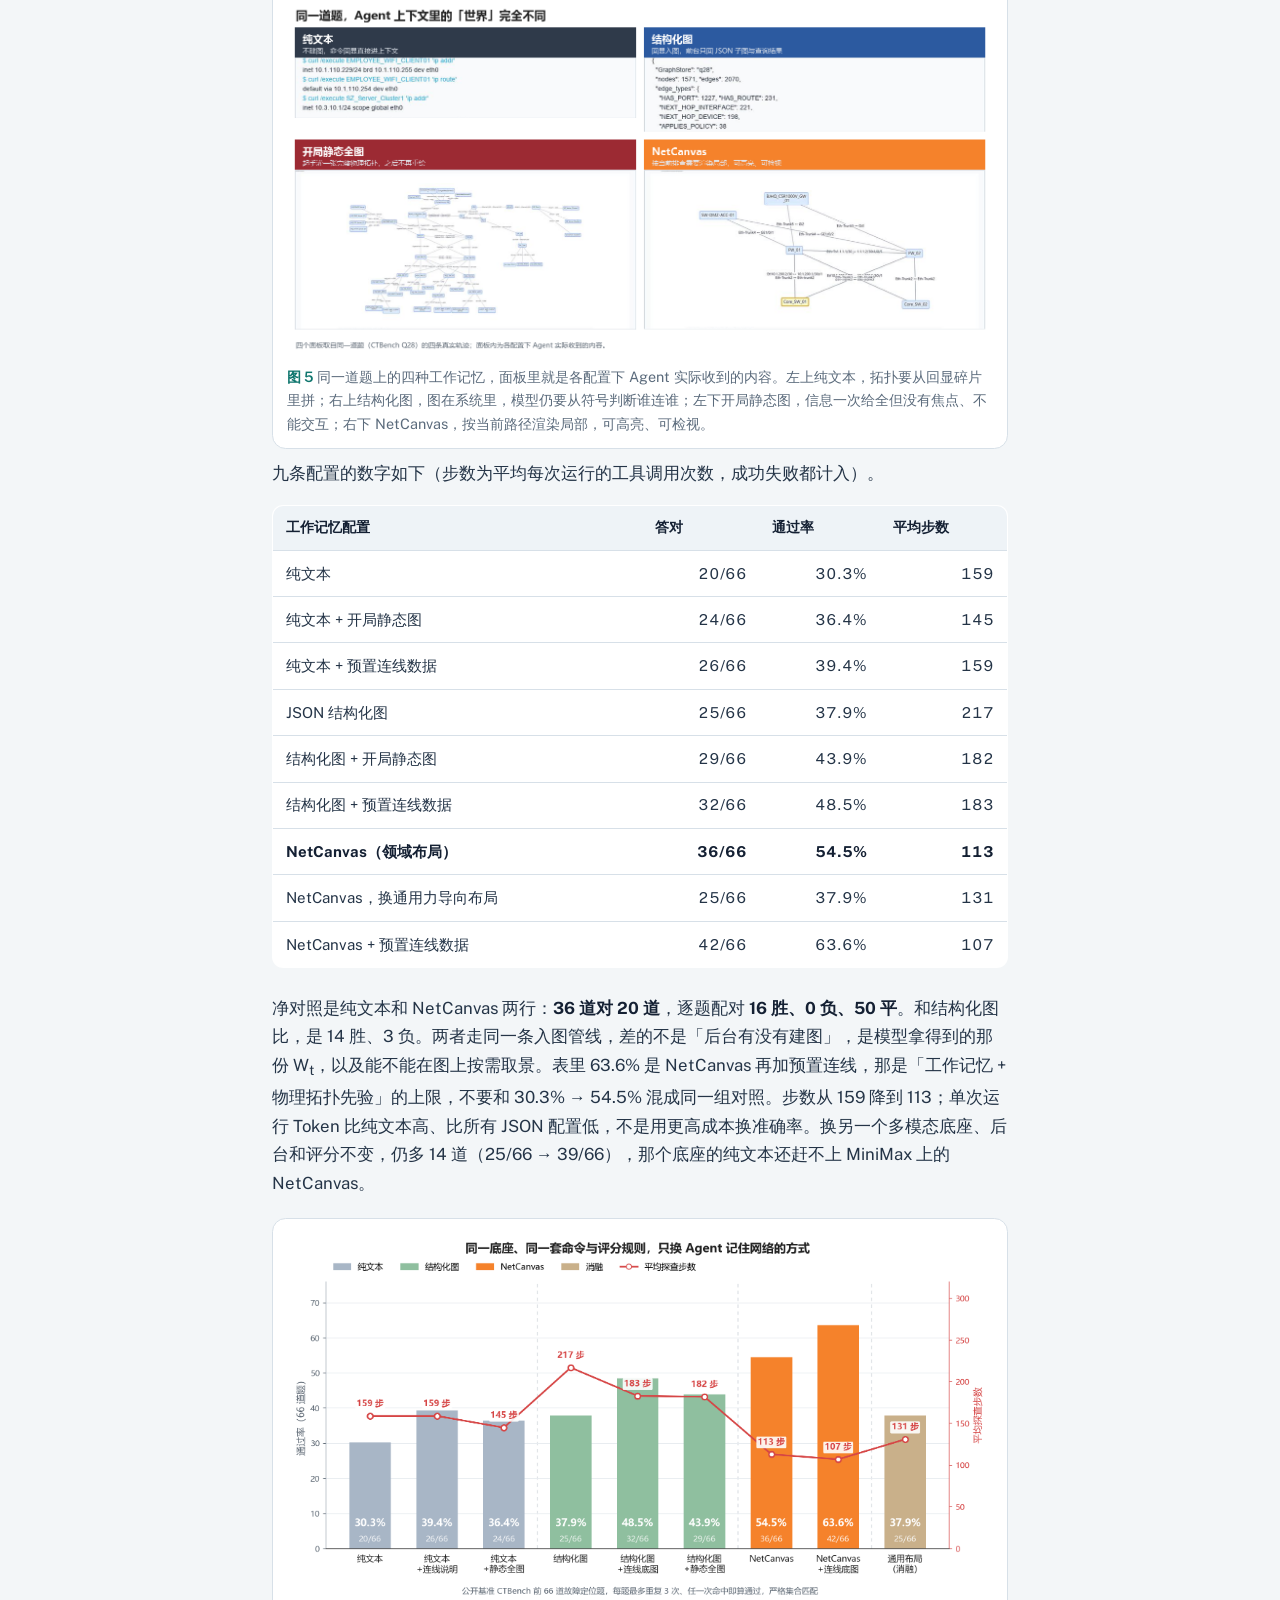
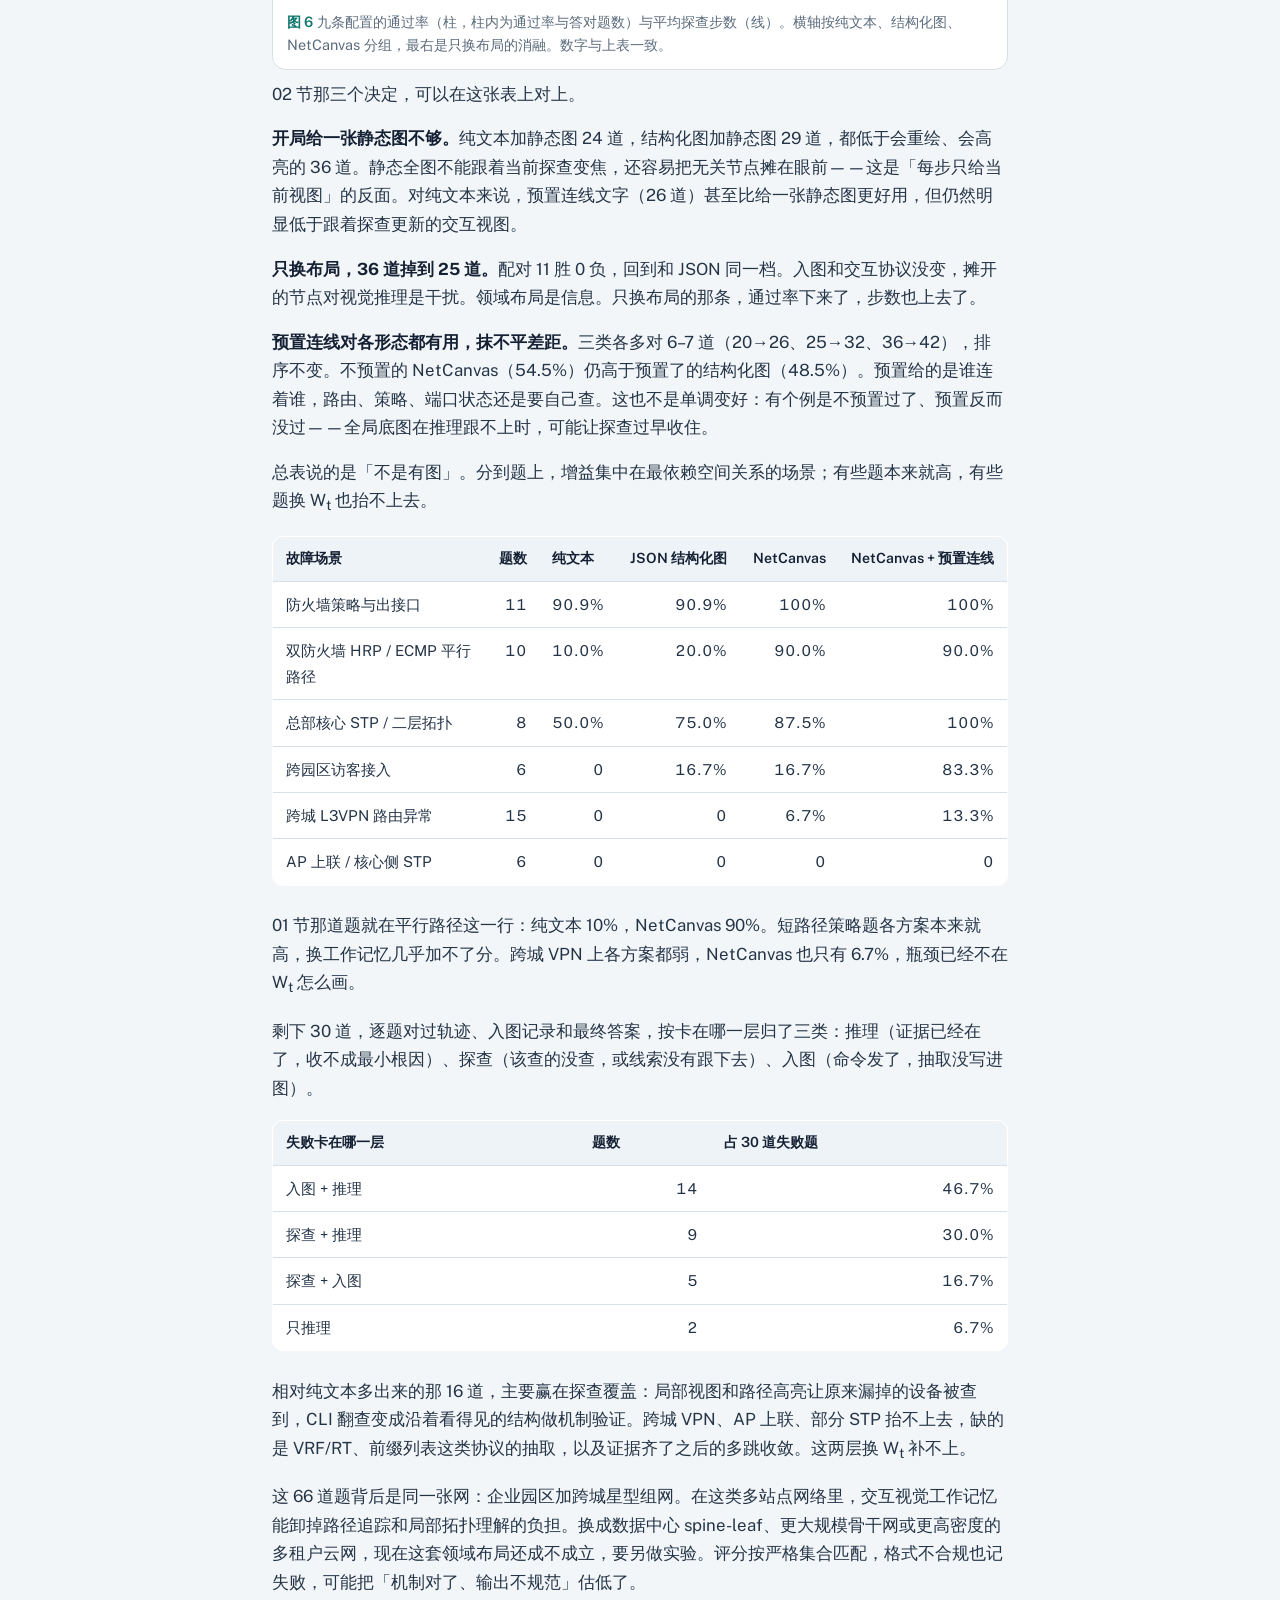
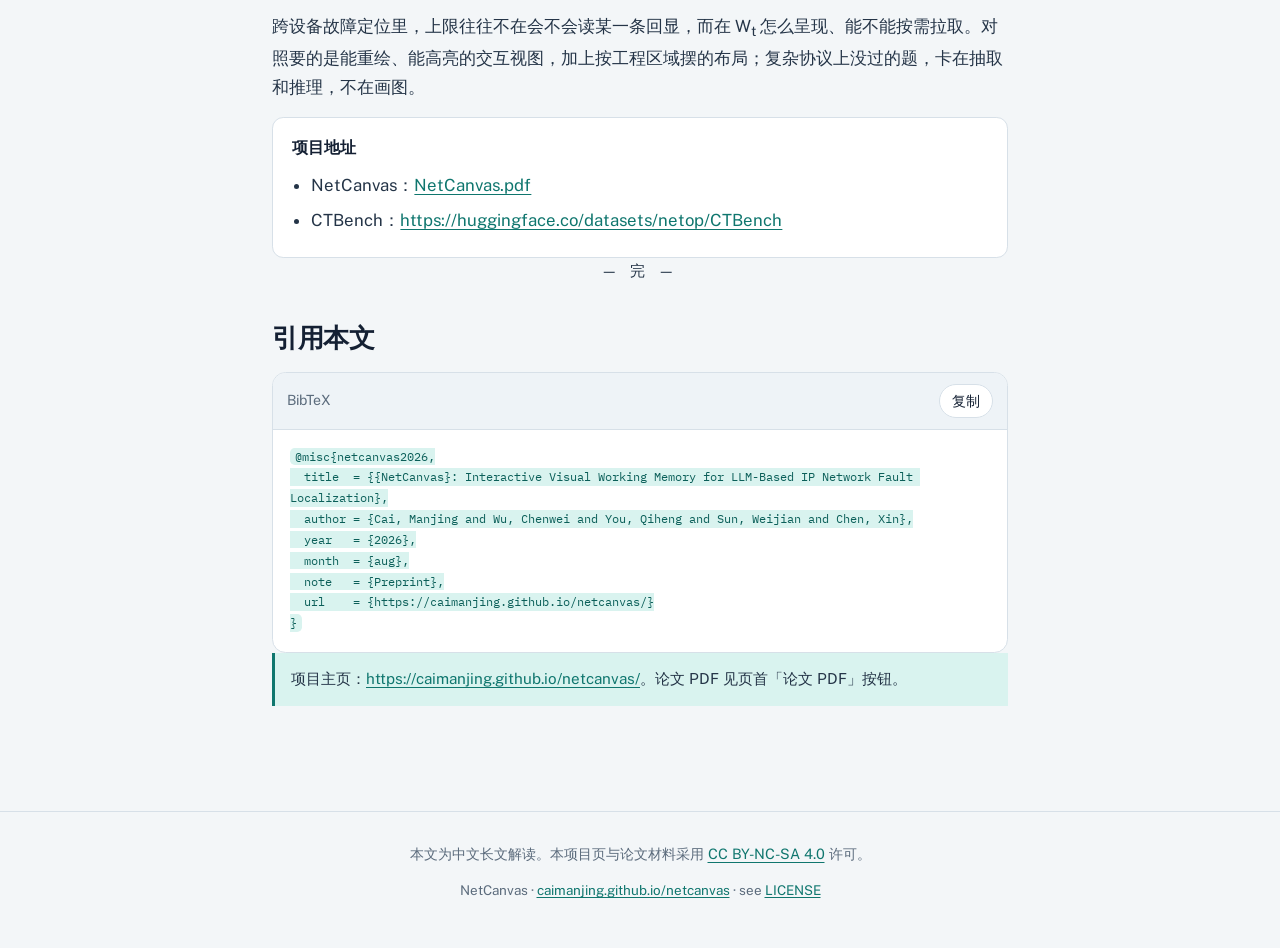
==== commit 5154db58: "docs: explain draw_agent_path write-back semantics" ====
--- a/docs/index.html
+++ b/docs/index.html
@@ -285,6 +285,9 @@
           </tr>
         </tbody>
       </table>
+      <p>
+        这张表里，除了最后的 <code>draw_agent_path</code>，其余都是「让它看见」；<code>draw_agent_path</code> 是「让它写」：Agent 给出一串设备顺序，再对每一跳标注自己判断通还是断，系统把这串假设画成绿 / 红虚线叠在拓扑上——之后同一平面的重绘会自动带上这些线。系统不替它验证转发是否真的成立，画上去的只是它自己的推断。
+      </p>
       <p>
         闭环里有三个设计决定。04 节会分开验：边查边长对上「开局一张静态图够不够」，当前视图对上「一次把全图摊开行不行」，领域布局对上「换成力导向还剩多少」。
       </p>
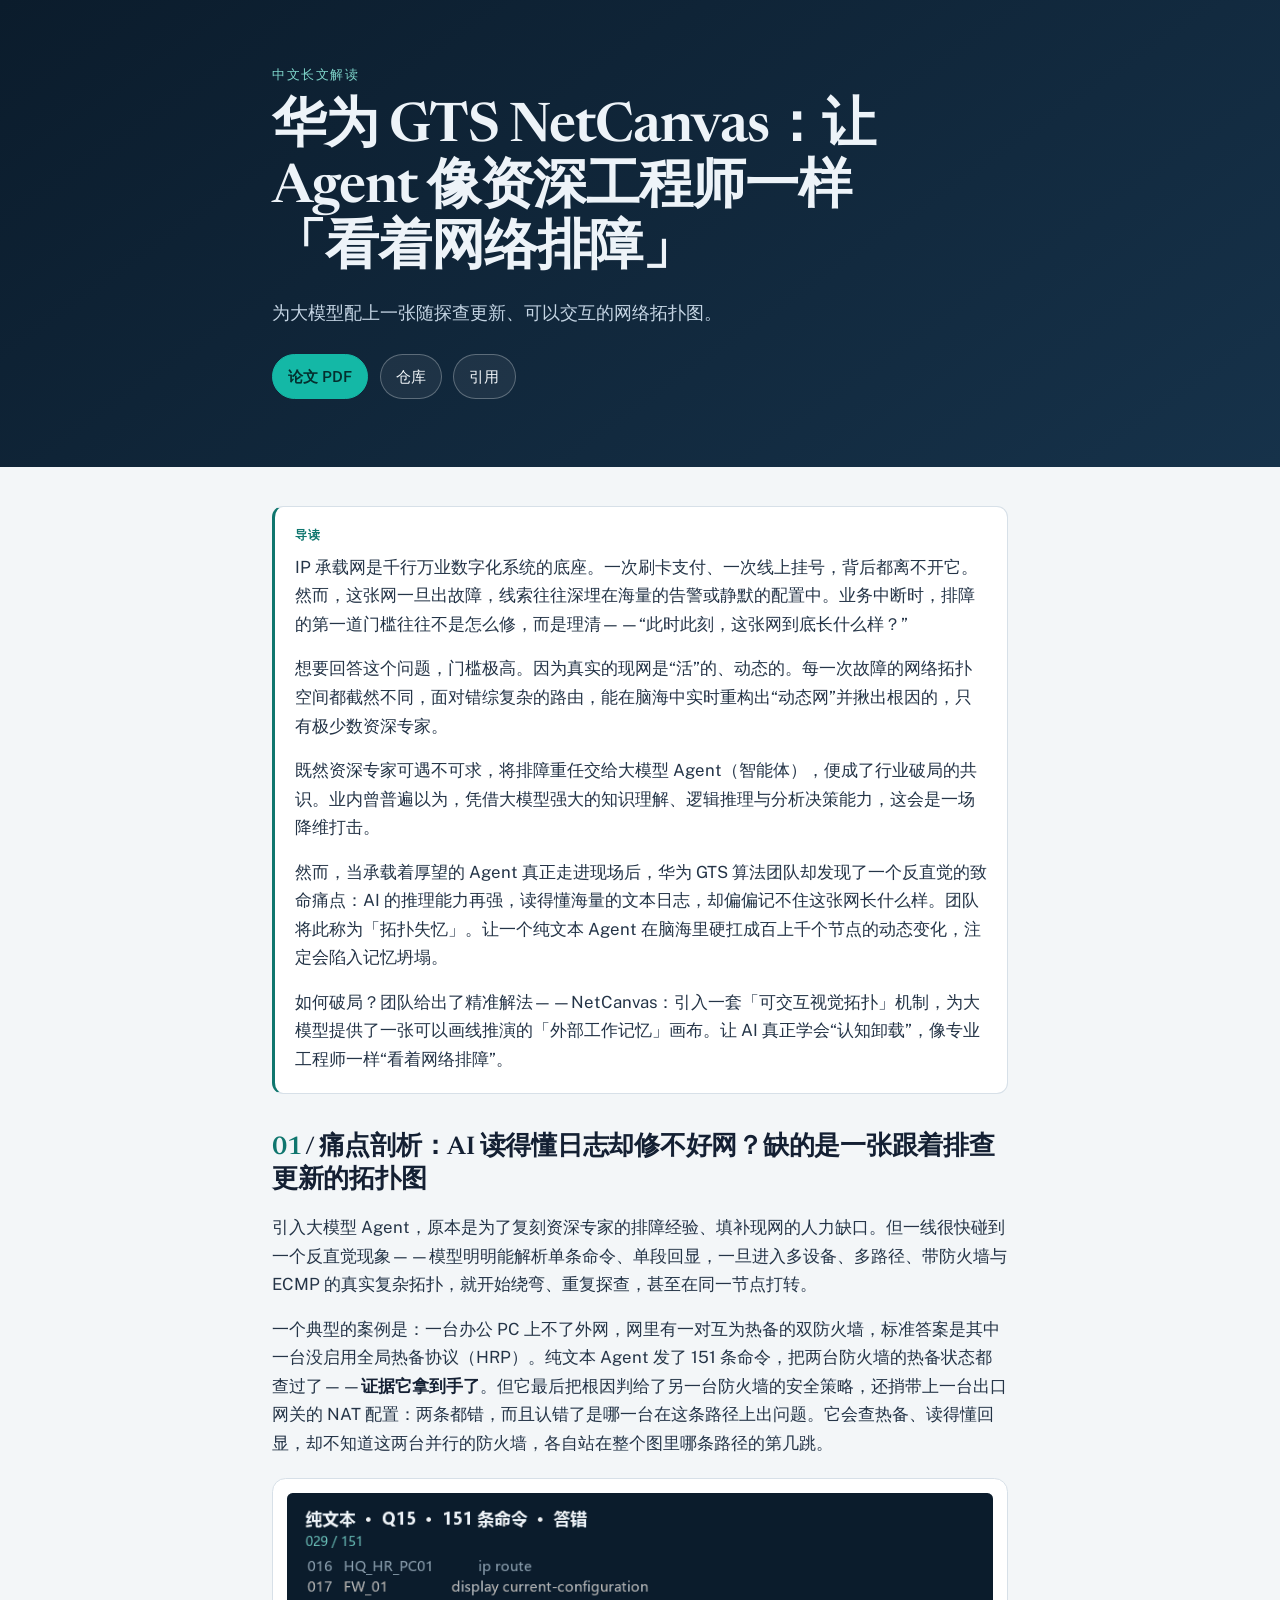
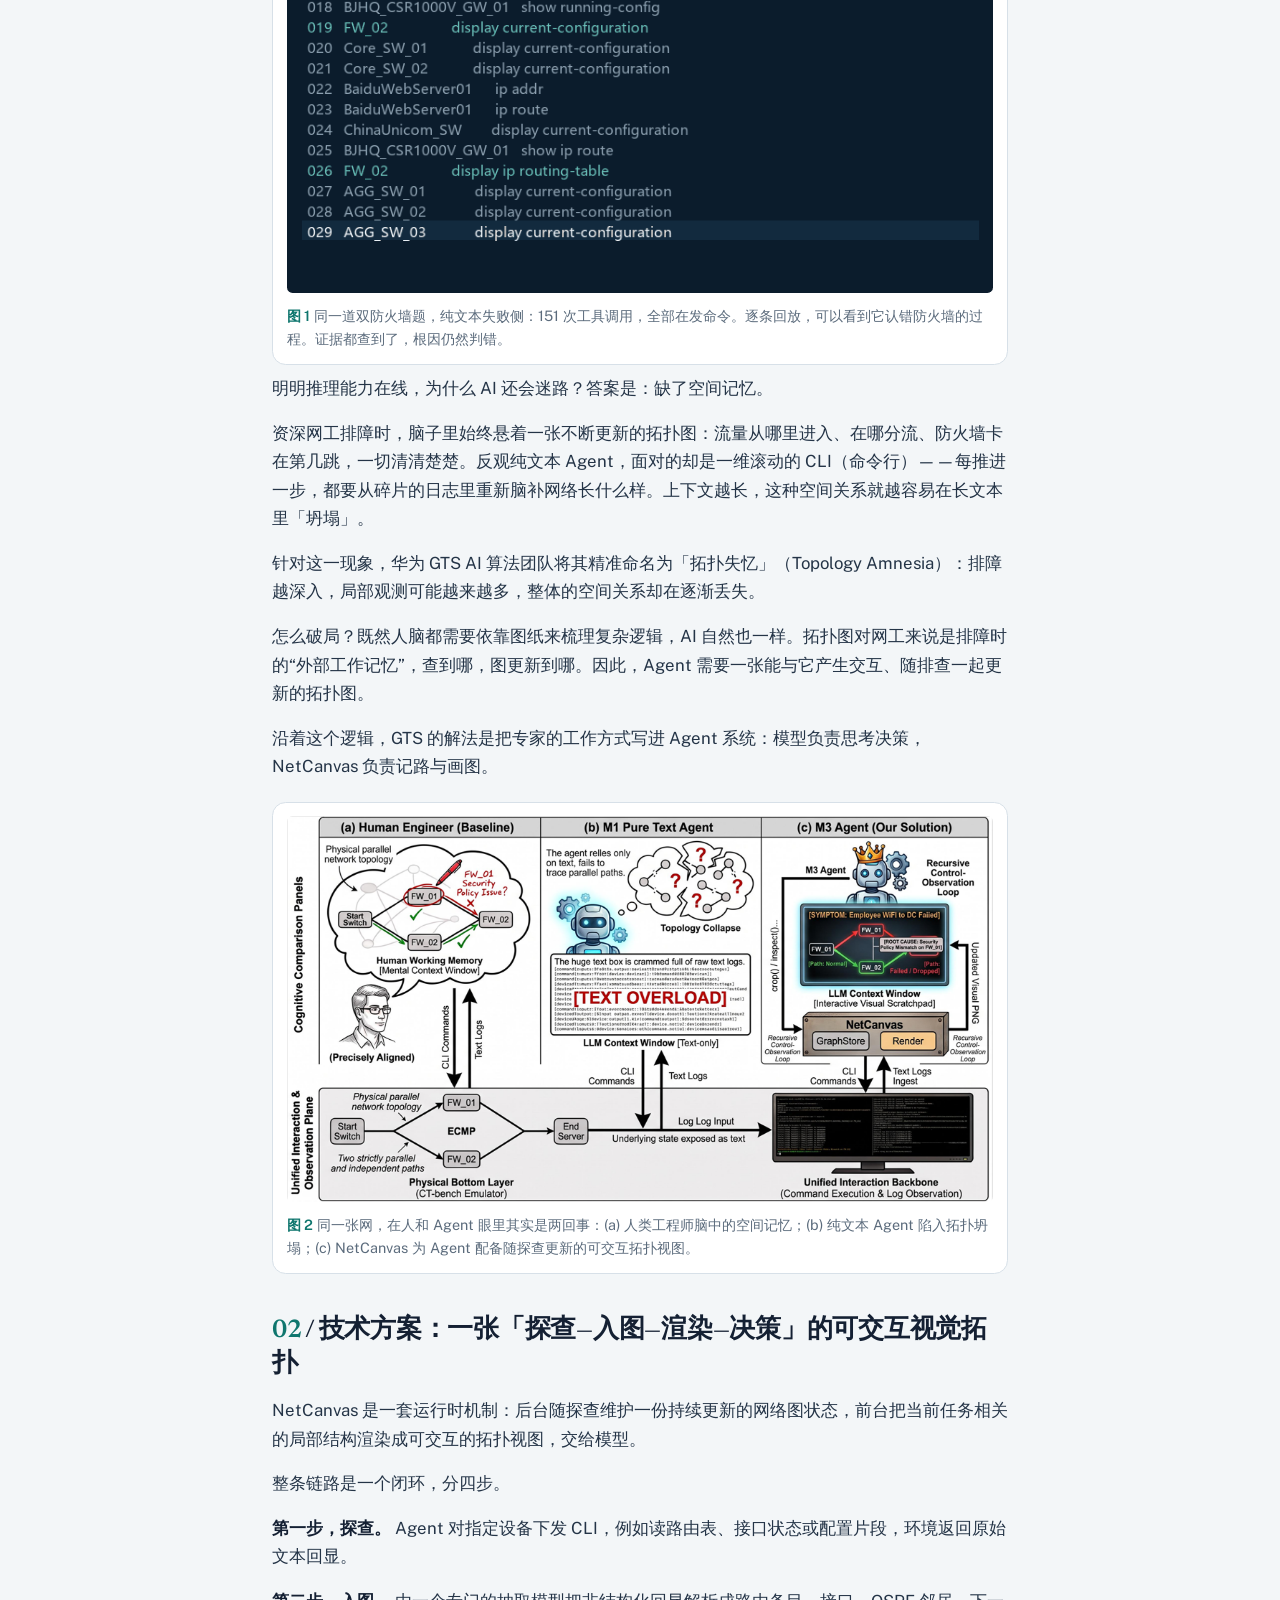
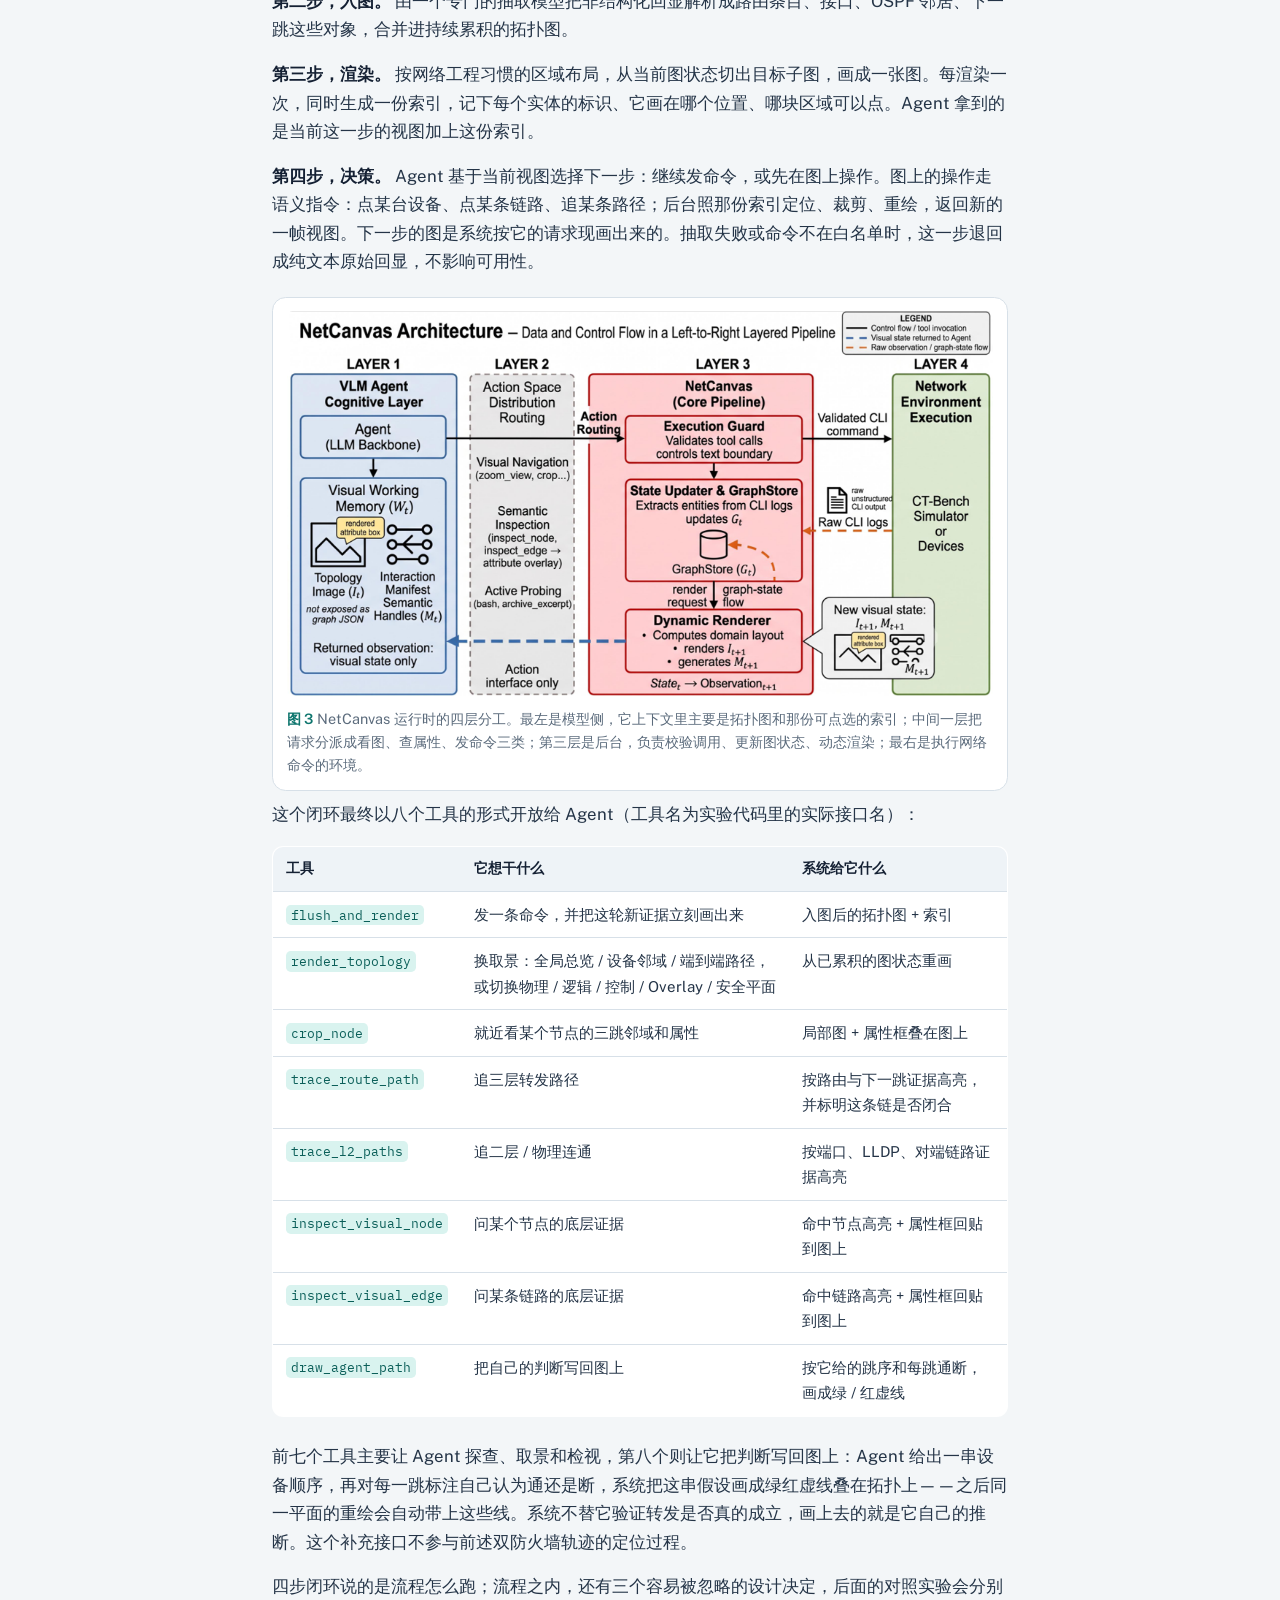
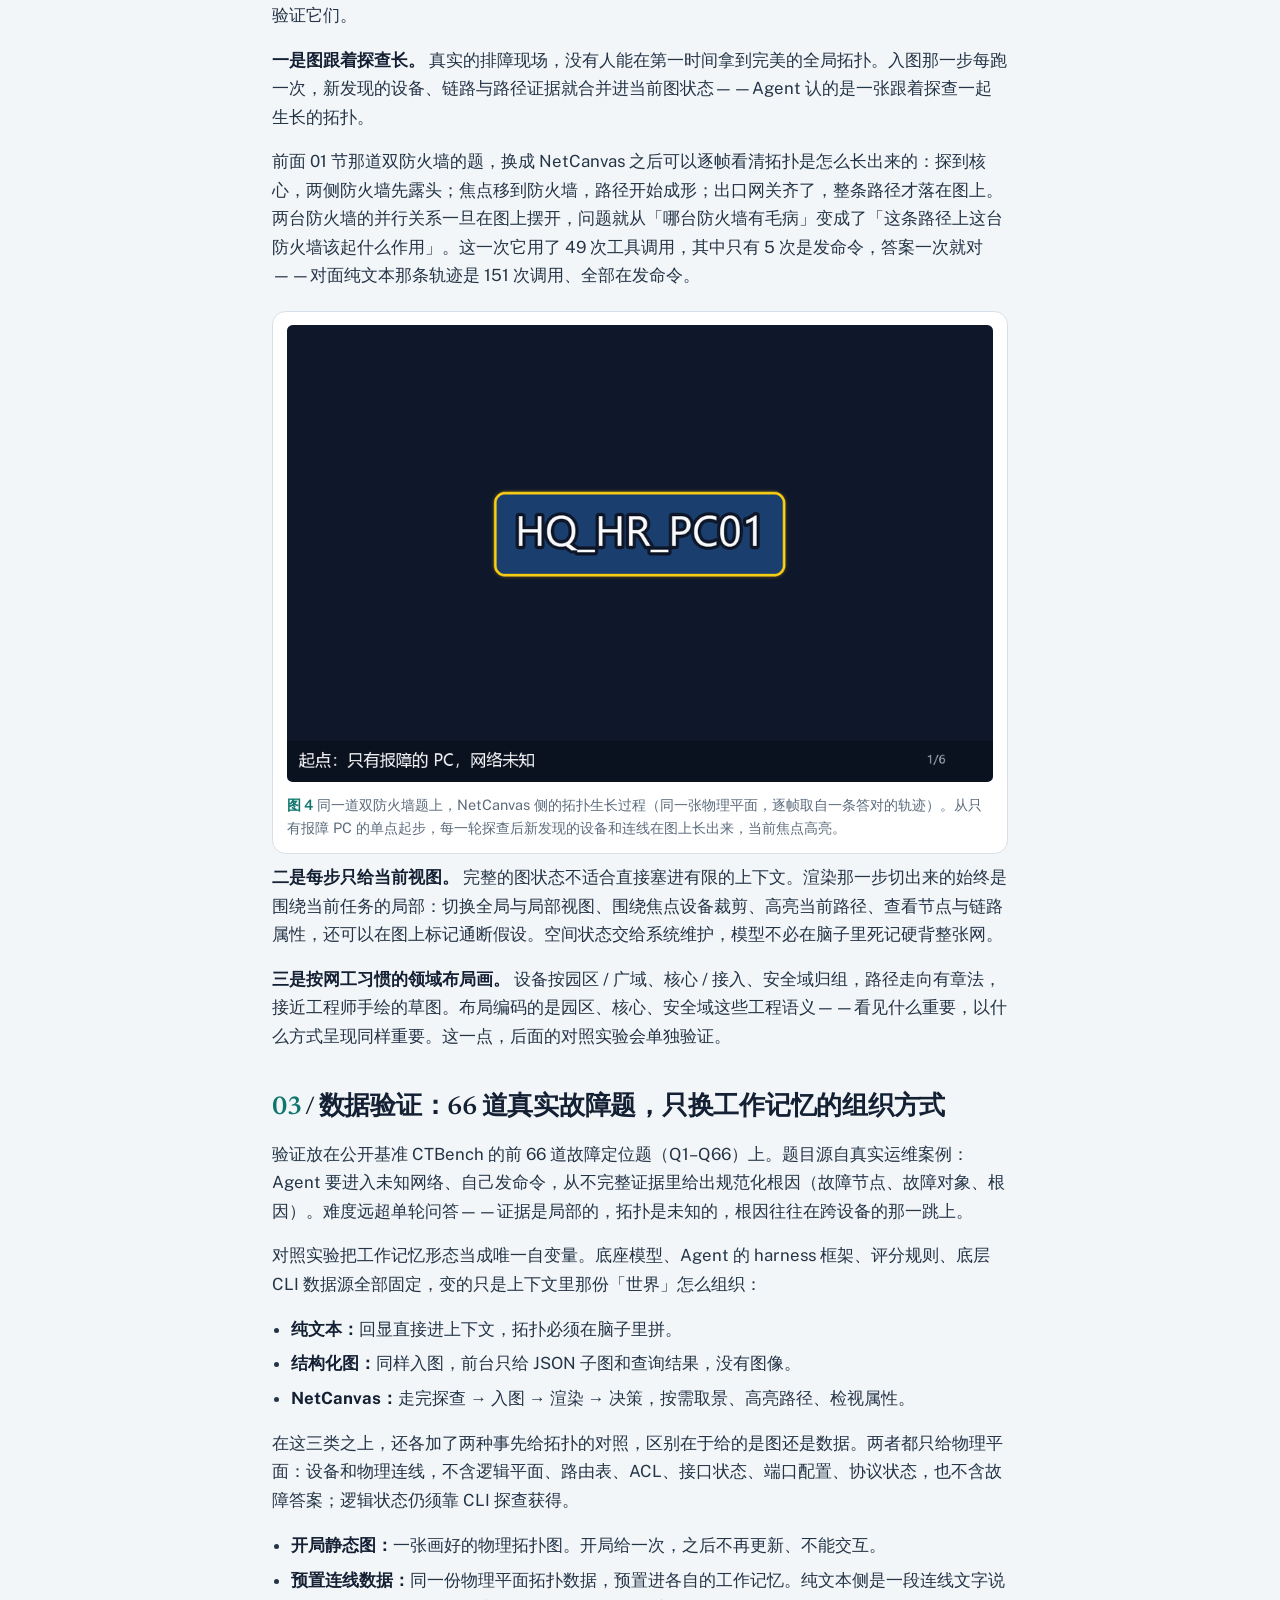
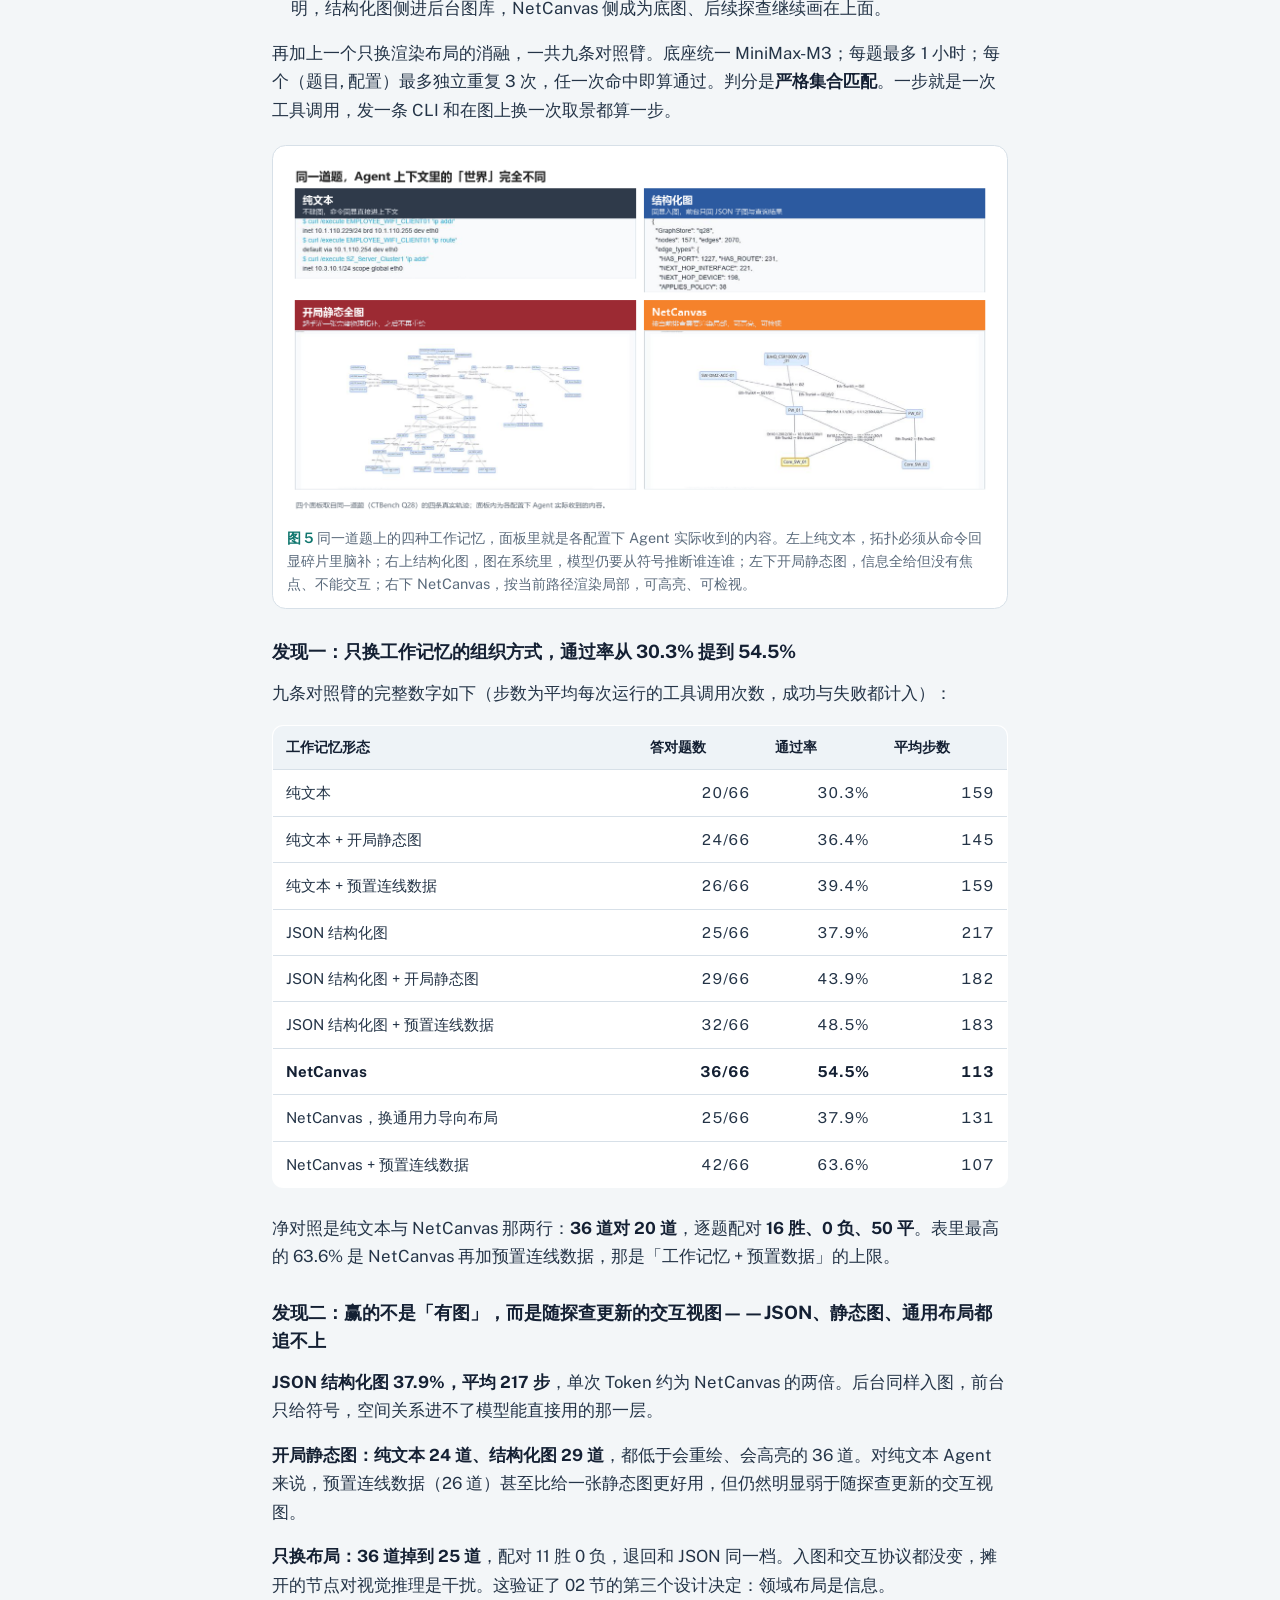
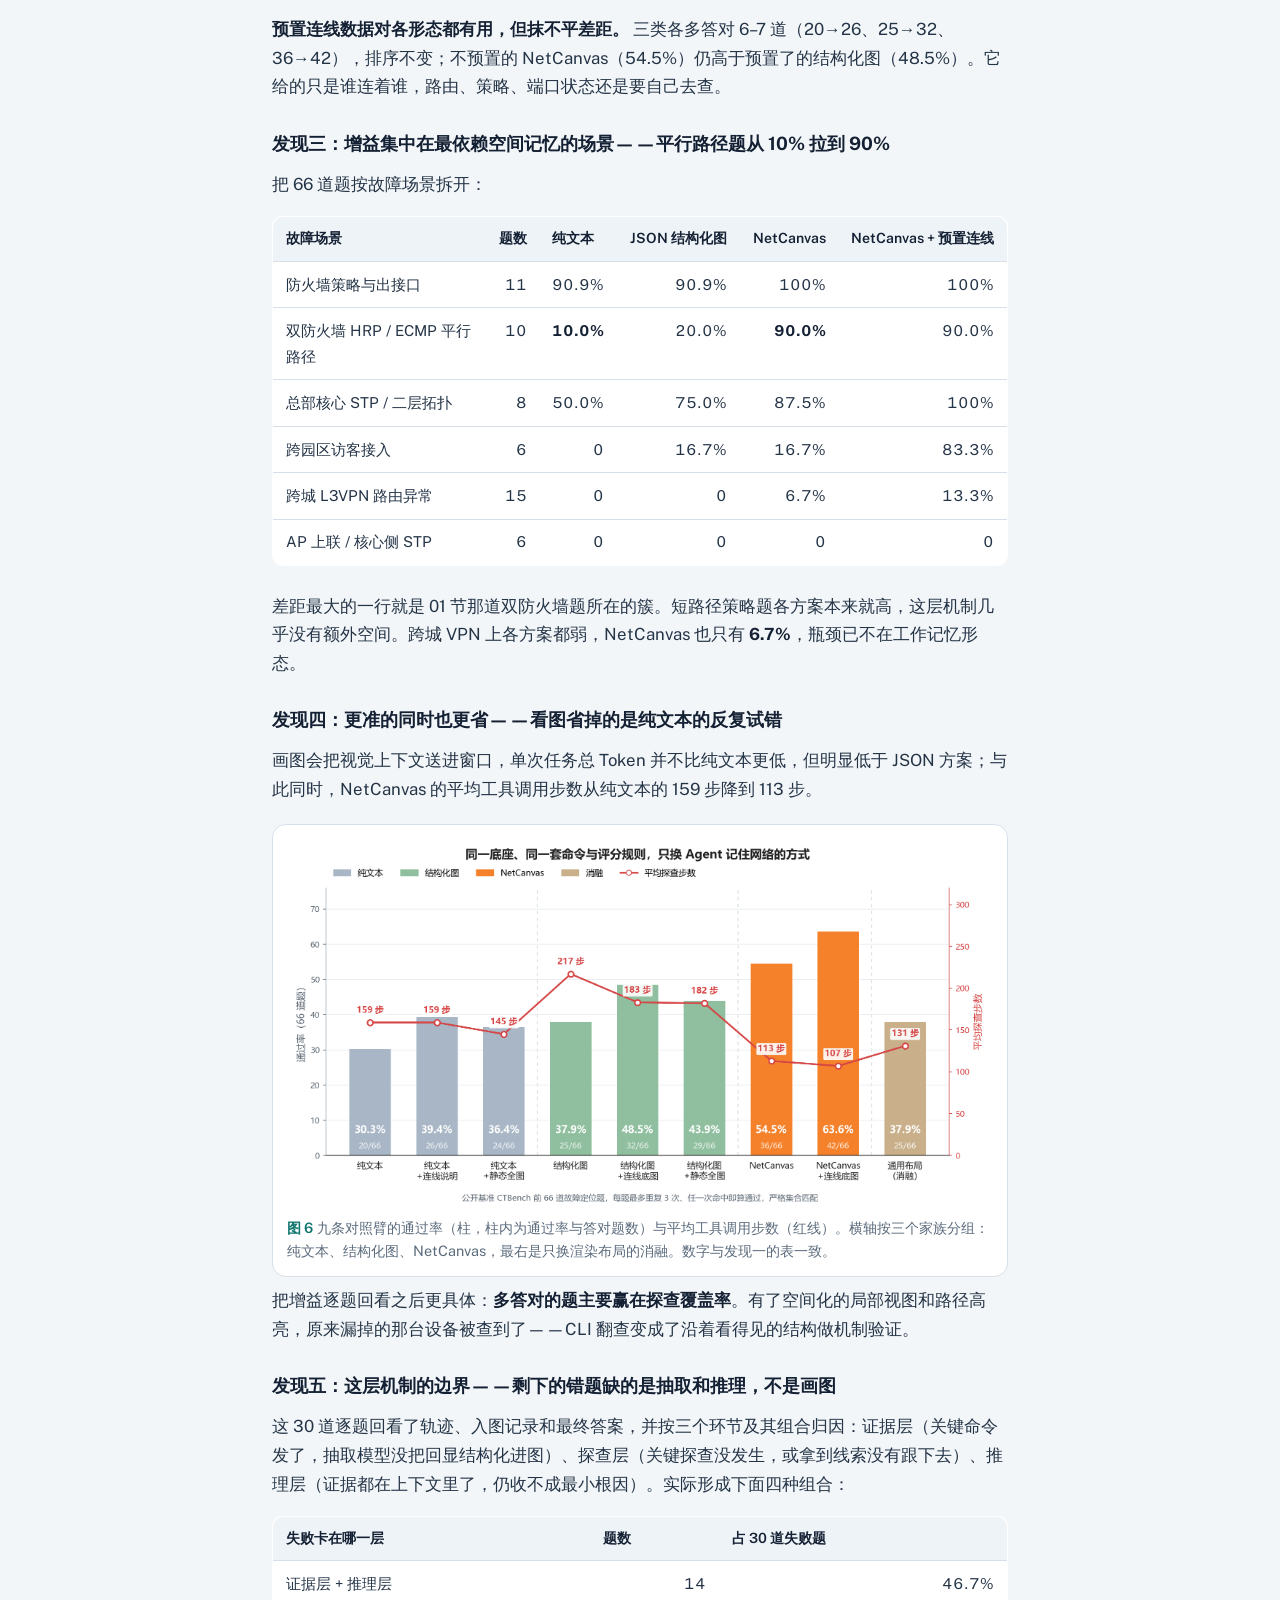
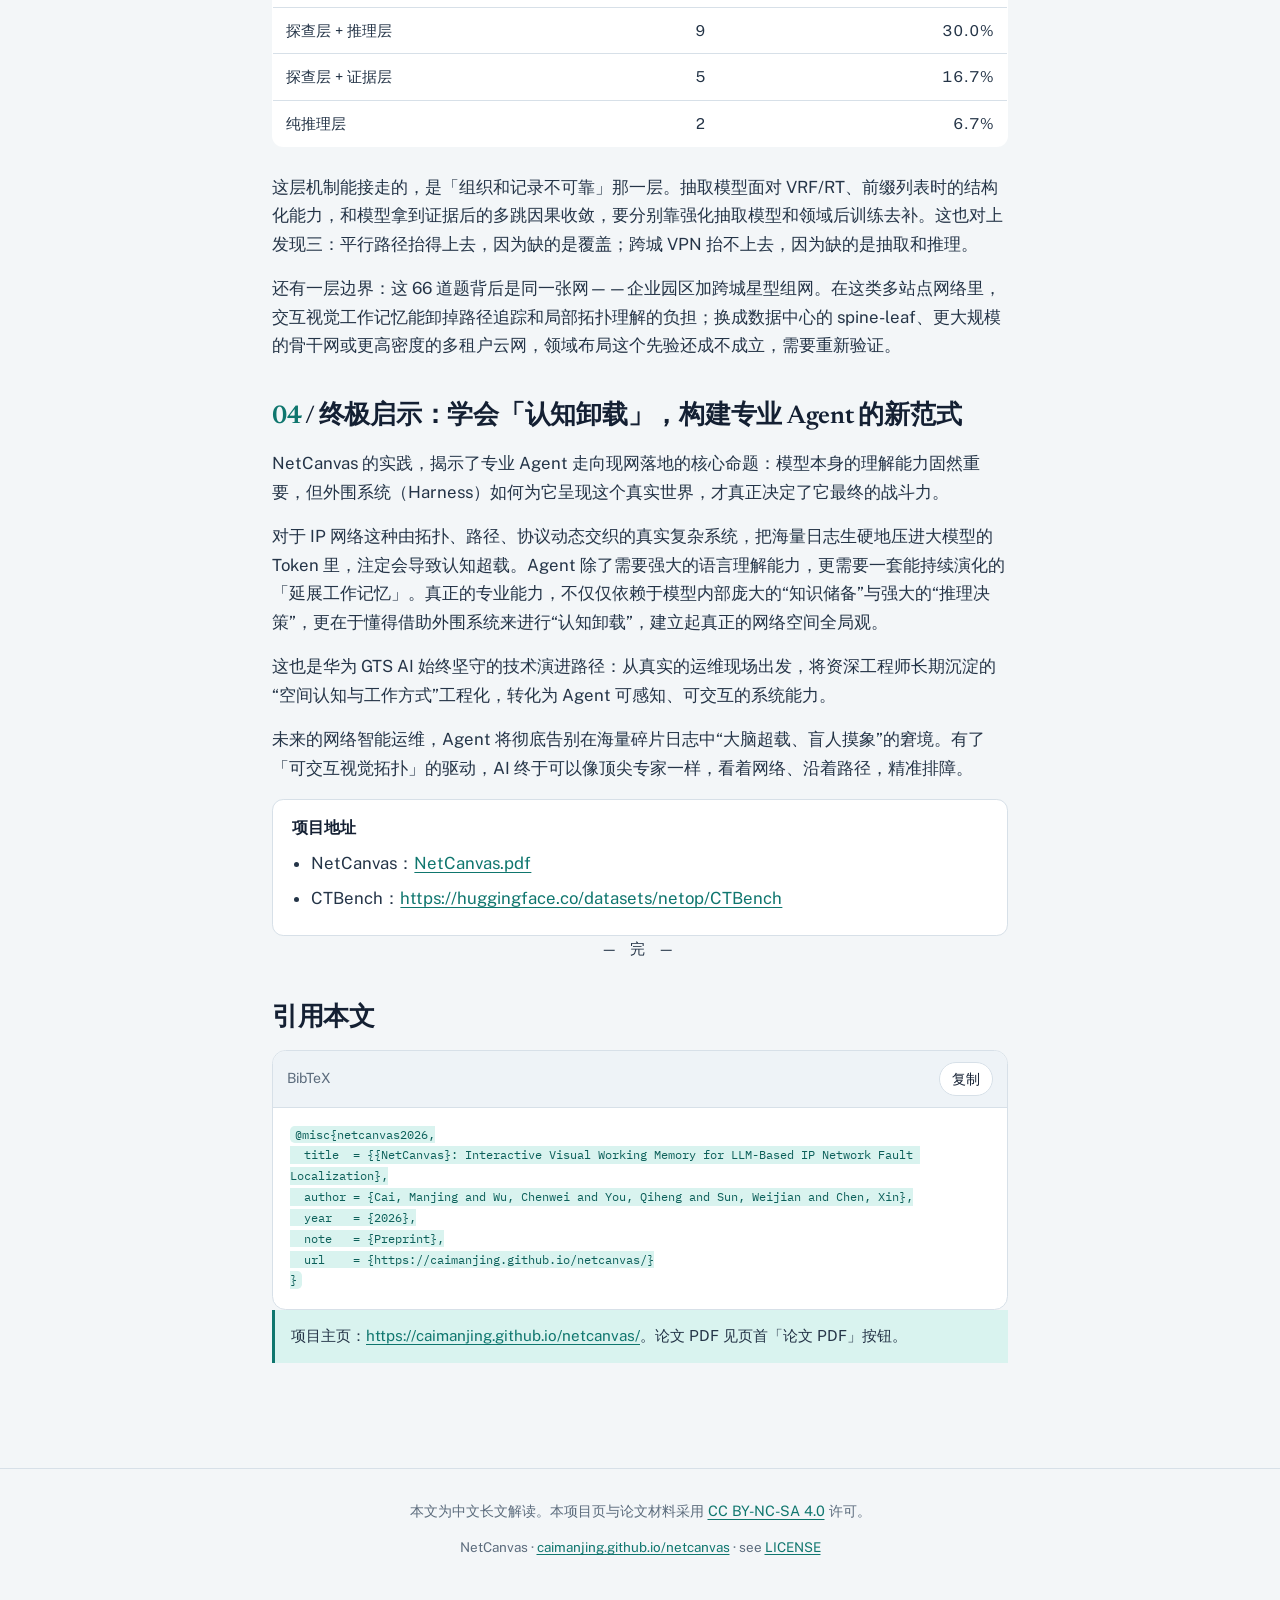
==== commit c6193fe1: "docs: restore v9 article narrative" ====
--- a/docs/index.html
+++ b/docs/index.html
@@ -3,171 +3,52 @@
 <head>
   <meta charset="UTF-8" />
   <meta name="viewport" content="width=device-width, initial-scale=1" />
-  <title>华为 GTS NetCanvas：给故障定位 Agent 配上可交互的拓扑工作记忆</title>
-  <meta name="description" content="跨设备 IP 故障定位里，NetCanvas 把 Agent 的工作记忆做成一张跟着探查更新的交互拓扑图，而非往上下文里堆文本。" />
+  <title>华为 GTS NetCanvas：让 Agent 像资深工程师一样「看着网络排障」</title>
+  <meta name="description" content="华为 GTS NetCanvas 为大模型 Agent 提供随探查更新的可交互视觉拓扑，让 Agent 像资深工程师一样看着网络排障。" />
   <link rel="preconnect" href="https://fonts.googleapis.com" />
   <link rel="preconnect" href="https://fonts.gstatic.com" crossorigin />
   <link href="https://fonts.googleapis.com/css2?family=Newsreader:opsz,wght@6..72,500;6..72,600&family=Noto+Sans+SC:wght@400;600&family=Noto+Serif+SC:wght@600&family=Public+Sans:wght@400;600&family=IBM+Plex+Mono:wght@400;500&display=swap" rel="stylesheet" />
   <link rel="stylesheet" href="assets/theme.css?v=article" />
   <style>
-    .hero {
-      padding: 4rem 1.25rem 3.2rem;
-    }
-    .hero .kicker {
-      color: #7fd6cb;
-    }
-    .hero h1 {
-      max-width: 40rem;
-    }
-    .article {
-      width: min(100% - 2rem, var(--max));
-      margin: 0 auto;
-      padding: 2.4rem 0 4rem;
-    }
-    .condu {
-      margin: 0 0 2.4rem;
-      padding: 1.1rem 1.25rem 1.2rem;
-      background: var(--surface);
-      border: 1px solid var(--line);
-      border-left: 3px solid var(--accent);
-      border-radius: 0.7rem;
-    }
-    .condu .condu-tag {
-      display: block;
-      margin-bottom: 0.45rem;
-      font-size: 0.78rem;
-      font-weight: 600;
-      letter-spacing: 0.1em;
-      color: var(--accent);
-    }
-    .condu p {
-      margin: 0 0 0.8rem;
-      color: #243447;
-    }
-    .condu p:last-child {
-      margin-bottom: 0;
-    }
-    .article section {
-      margin-bottom: 2.6rem;
-      scroll-margin-top: 1.2rem;
-    }
-    .article h2 {
-      margin: 0 0 0.9rem;
-      font-family: var(--font-display);
-      font-size: 1.6rem;
-      font-weight: 600;
-      line-height: 1.3;
-      letter-spacing: -0.01em;
-    }
-    .sec-num {
-      color: var(--accent);
-    }
-    .article p {
-      margin: 0 0 1rem;
-      color: #243447;
-    }
-    .article strong {
-      color: #142033;
-    }
-    .article ul {
-      margin: 0.4rem 0 1rem;
-      padding-left: 1.2rem;
-    }
-    .article ul li {
-      margin: 0.4rem 0;
-      color: #243447;
-    }
-    .article code {
-      font-family: var(--font-mono);
-      font-size: 0.88em;
-      color: #0b5f59;
-      background: var(--accent-soft);
-      padding: 0.08rem 0.32rem;
-      border-radius: 0.3rem;
-    }
-    .article table {
-      width: 100%;
-      margin: 1.1rem 0 1.6rem;
-      border-collapse: collapse;
-      background: var(--surface);
-      border: 1px solid var(--line);
-      border-radius: 0.7rem;
-      overflow: hidden;
-      font-size: 0.94rem;
-    }
-    .article th,
-    .article td {
-      padding: 0.62rem 0.8rem;
-      border-bottom: 1px solid var(--line);
-      text-align: left;
-      vertical-align: top;
-      color: #243447;
-    }
-    .article thead th {
-      background: #eef3f7;
-      color: #142033;
-      font-weight: 600;
-      font-size: 0.88rem;
-      white-space: nowrap;
-    }
-    .article tbody tr:last-child td {
-      border-bottom: 0;
-    }
-    .article tbody tr:hover {
-      background: #f6fafb;
-    }
-    .article td.num {
-      text-align: right;
-      white-space: nowrap;
-      font-variant-numeric: tabular-nums;
-    }
-    .article .fig {
-      margin: 1.3rem 0 0.6rem;
-    }
-    .article figcaption {
-      font-size: 0.9rem;
-      color: var(--muted);
-      line-height: 1.6;
-    }
-    .article figcaption strong {
-      color: var(--accent);
-      font-weight: 600;
-    }
-    .end-mark {
-      margin-top: 2.4rem;
-      text-align: center;
-      color: var(--muted);
-      letter-spacing: 0.3em;
-      font-size: 0.92rem;
-    }
-    .sources {
-      margin-top: 1rem;
-      padding: 1rem 1.2rem;
-      background: var(--surface);
-      border: 1px solid var(--line);
-      border-radius: 0.7rem;
-    }
-    .sources h3 {
-      margin: 0 0 0.6rem;
-      font-size: 1rem;
-    }
-    .sources ul {
-      margin: 0;
-      padding-left: 1.2rem;
-    }
-    .sources li {
-      margin: 0.3rem 0;
-    }
+    .hero { padding: 4rem 1.25rem 3.2rem; }
+    .hero .kicker { color: #7fd6cb; }
+    .hero h1 { max-width: 42rem; }
+    .article { width: min(100% - 2rem, var(--max)); margin: 0 auto; padding: 2.4rem 0 4rem; }
+    .condu { margin: 0 0 2.4rem; padding: 1.1rem 1.25rem 1.2rem; background: var(--surface); border: 1px solid var(--line); border-left: 3px solid var(--accent); border-radius: 0.7rem; }
+    .condu .condu-tag { display: block; margin-bottom: 0.45rem; font-size: 0.78rem; font-weight: 600; letter-spacing: 0.1em; color: var(--accent); }
+    .condu p { margin: 0 0 0.8rem; color: #243447; }
+    .condu p:last-child { margin-bottom: 0; }
+    .article section { margin-bottom: 2.6rem; scroll-margin-top: 1.2rem; }
+    .article h2 { margin: 0 0 0.9rem; font-family: var(--font-display); font-size: 1.6rem; font-weight: 600; line-height: 1.3; letter-spacing: -0.01em; }
+    .article h3 { margin: 1.8rem 0 0.8rem; font-size: 1.15rem; line-height: 1.5; color: #142033; }
+    .sec-num { color: var(--accent); }
+    .article p { margin: 0 0 1rem; color: #243447; }
+    .article strong { color: #142033; }
+    .article ul { margin: 0.4rem 0 1rem; padding-left: 1.2rem; }
+    .article ul li { margin: 0.4rem 0; color: #243447; }
+    .article code { font-family: var(--font-mono); font-size: 0.88em; color: #0b5f59; background: var(--accent-soft); padding: 0.08rem 0.32rem; border-radius: 0.3rem; }
+    .article table { width: 100%; margin: 1.1rem 0 1.6rem; border-collapse: collapse; background: var(--surface); border: 1px solid var(--line); border-radius: 0.7rem; overflow: hidden; font-size: 0.94rem; }
+    .article th, .article td { padding: 0.62rem 0.8rem; border-bottom: 1px solid var(--line); text-align: left; vertical-align: top; color: #243447; }
+    .article thead th { background: #eef3f7; color: #142033; font-weight: 600; font-size: 0.88rem; white-space: nowrap; }
+    .article tbody tr:last-child td { border-bottom: 0; }
+    .article tbody tr:hover { background: #f6fafb; }
+    .article td.num { text-align: right; white-space: nowrap; font-variant-numeric: tabular-nums; }
+    .article .fig { margin: 1.3rem 0 0.6rem; }
+    .article figcaption { font-size: 0.9rem; color: var(--muted); line-height: 1.6; }
+    .article figcaption strong { color: var(--accent); font-weight: 600; }
+    .end-mark { margin-top: 2.4rem; text-align: center; color: var(--muted); letter-spacing: 0.3em; font-size: 0.92rem; }
+    .sources { margin-top: 1rem; padding: 1rem 1.2rem; background: var(--surface); border: 1px solid var(--line); border-radius: 0.7rem; }
+    .sources h3 { margin: 0 0 0.6rem; font-size: 1rem; }
+    .sources ul { margin: 0; padding-left: 1.2rem; }
+    .sources li { margin: 0.3rem 0; }
   </style>
 </head>
 <body>
   <header class="hero">
     <div class="hero-inner">
       <p class="kicker">中文长文解读</p>
-      <h1>华为 GTS NetCanvas：给故障定位 Agent 配上可交互的拓扑工作记忆</h1>
-      <p class="tagline">
-        跨设备 IP 故障定位里，把 Agent 的工作记忆做成一张跟着探查更新的交互拓扑图。
-      </p>
+      <h1>华为 GTS NetCanvas：让 Agent 像资深工程师一样「看着网络排障」</h1>
+      <p class="tagline">为大模型配上一张随探查更新、可以交互的网络拓扑图。</p>
       <p class="links">
         <a class="primary" href="paper/NetCanvas.pdf">论文 PDF</a>
         <a href="https://github.com/caimanjing/netcanvas">仓库</a>
@@ -179,372 +60,158 @@
   <main class="article">
     <div class="condu">
       <span class="condu-tag">导读</span>
-      <p>
-        跨设备 IP 故障定位里，Agent 要在多台设备、多条路径上把「谁连谁、流量在哪分、这一跳是哪台防火墙」维持住。常见做法是把 CLI 回显堆进文本上下文：邻接、分叉、区域层次都散在各轮日志里，模型只能一遍遍重拼。华为 GTS 把这个失效叫拓扑失忆。
-      </p>
-      <p>
-        NetCanvas 的做法不是再往窗口里堆文本，而是把工作记忆做成一张跟着探查更新的交互拓扑图。后台维护图状态，前台按当前任务渲染局部视图；Agent 用语义指令取景、追路径、检视属性。CTBench 前 66 道故障定位题上，同一底座、同一套评分，只换工作记忆的组织方式：纯文本通过率 30.3%，NetCanvas 54.5%，平均步数从 159 降到 113。对照下来，起作用的是「能跟着探查改的交互视图」和「按园区 / 核心 / 安全域摆的布局」，不是上下文里多贴了一张图。
-      </p>
+      <p>IP 承载网是千行万业数字化系统的底座。一次刷卡支付、一次线上挂号，背后都离不开它。然而，这张网一旦出故障，线索往往深埋在海量的告警或静默的配置中。业务中断时，排障的第一道门槛往往不是怎么修，而是理清——“此时此刻，这张网到底长什么样？”</p>
+      <p>想要回答这个问题，门槛极高。因为真实的现网是“活”的、动态的。每一次故障的网络拓扑空间都截然不同，面对错综复杂的路由，能在脑海中实时重构出“动态网”并揪出根因的，只有极少数资深专家。</p>
+      <p>既然资深专家可遇不可求，将排障重任交给大模型 Agent（智能体），便成了行业破局的共识。业内曾普遍以为，凭借大模型强大的知识理解、逻辑推理与分析决策能力，这会是一场降维打击。</p>
+      <p>然而，当承载着厚望的 Agent 真正走进现场后，华为 GTS 算法团队却发现了一个反直觉的致命痛点：AI 的推理能力再强，读得懂海量的文本日志，却偏偏记不住这张网长什么样。团队将此称为「拓扑失忆」。让一个纯文本 Agent 在脑海里硬扛成百上千个节点的动态变化，注定会陷入记忆坍塌。</p>
+      <p>如何破局？团队给出了精准解法——NetCanvas：引入一套「可交互视觉拓扑」机制，为大模型提供了一张可以画线推演的「外部工作记忆」画布。让 AI 真正学会“认知卸载”，像专业工程师一样“看着网络排障”。</p>
     </div>
 
     <section>
-      <h2><span class="sec-num">01</span> / 拓扑失忆：回显读得懂，路径关系保不住</h2>
-      <p>
-        跨设备排障不是单点读日志。一条路径会穿过交换机、路由器、防火墙，证据每次只露出局部：接口、邻居、路由、策略、配置片段。模型和网工一样，得把这些碎片拼成一张还能用来定位的局部拓扑。
-      </p>
-      <p>
-        纯文本 Agent 把命令输出、推理过程和中间结论全部写进上下文。空间关系因此变成零散文本事实。探查跳数一多，先前推过的上游连接容易在读下游回显时丢掉，下一步又得重推谁连谁。这就是拓扑失忆。把回显抽成 JSON 图，后台有结构了，模型眼前仍是符号，空间关系还得自己恢复，Token 往往更高。
-      </p>
-      <p>
-        有一道双防火墙题把这个缺口摊开。办公 PC 访问外网不通，网里一对热备防火墙，标准根因是其中一台没启用全局热备协议（HRP）。纯文本 Agent 打了 151 次工具调用，全是下发 CLI，两台防火墙的热备状态都查过了。最后却把根因判给另一台的安全策略，还加上一台出口网关的 NAT：两条都错，而且认错了这条路径上的那一台。会发命令、读得懂回显，不知道两台并行防火墙各自站在第几跳。
-      </p>
-      <figure class="fig">
-        <img src="assets/demo/growth/q15_text_cli.gif" alt="纯文本 Agent 的 151 次 CLI 调用回放" loading="lazy" />
-        <figcaption>
-          <strong>图 1</strong> 同一道双防火墙题，纯文本失败侧。151 次工具调用全部是发命令。逐条回放自把路径上那台防火墙认错的轨迹。该查的回显进了上下文，根因仍然判错。
-        </figcaption>
-      </figure>
-      <p>
-        所以缺的不是「再读一轮日志」，而是进模型窗口的那份世界怎么组织。后台可以随探查维护一张越来越大的图 G<sub>t</sub>；整张 G<sub>t</sub> 或原始日志塞不进有限窗口。真正进模型的是按当前任务切出来的工作记忆 W<sub>t</sub>。01 只把缺口钉在这里：W<sub>t</sub> 给文本、给 JSON，还是给一张能跟着探查改的图，结果会差很多。怎么给、给完能不能按需换局部，放到下一节。
-      </p>
-    </section>
-
-    <section>
-      <h2><span class="sec-num">02</span> / 方法：探查、入图、渲染、决策</h2>
-      <p>
-        NetCanvas 的答法是：W<sub>t</sub> 用跟着探查更新的交互拓扑图。模型负责决策，系统把当前相关的那一段网画出来、允许点选。网工排障本来就靠拓扑图做路径追踪、局部放大、确认设备位置；这里把同一件事做成运行时。
-      </p>
-      <figure class="fig">
-        <img src="figures/teaser-zh.png" alt="同一网络状态的三种工作记忆" loading="lazy" />
-        <figcaption>
-          <strong>图 2</strong> 同一张网，三种工作记忆。(a) 工程师靠脑中的拓扑关系定位；(b) 纯文本 Agent 必须从一维日志里重拼邻接和分叉；(c) NetCanvas 用跟着探查更新的拓扑图把空间结构留在上下文里。
-        </figcaption>
-      </figure>
-      <p>
-        谁在干活，分四层。模型侧窗口里只有当前拓扑图和 Manifest（每个实体的标识、画在哪、哪块能点）；动作层把请求分成看图、查属性、发命令；后台引擎校验调用、更新 GraphStore、按 Manifest 定位并重绘；执行环境在设备或仿真里跑 CLI，返回原始文本回显。上下文里只有图和这份句柄，没有整库。
-      </p>
-      <figure class="fig">
-        <img src="figures/architecture.png" alt="NetCanvas 运行时分层" loading="lazy" />
-        <figcaption>
-          <strong>图 3</strong> 四层是谁在干活。模型侧只拿到拓扑图和可点选索引；中间一层把请求分成看图、查属性、发命令；后台负责校验、更新图状态、动态渲染；最右是执行网络命令的环境。
-        </figcaption>
-      </figure>
-      <p>
-        一轮排障怎么走，是下面四步（论文里写作 Probe → Ingest → Render → Act）。
-      </p>
+      <h2><span class="sec-num">01</span> / 痛点剖析：AI 读得懂日志却修不好网？缺的是一张跟着排查更新的拓扑图</h2>
+      <p>引入大模型 Agent，原本是为了复刻资深专家的排障经验、填补现网的人力缺口。但一线很快碰到一个反直觉现象——模型明明能解析单条命令、单段回显，一旦进入多设备、多路径、带防火墙与 ECMP 的真实复杂拓扑，就开始绕弯、重复探查，甚至在同一节点打转。</p>
+      <p>一个典型的案例是：一台办公 PC 上不了外网，网里有一对互为热备的双防火墙，标准答案是其中一台没启用全局热备协议（HRP）。纯文本 Agent 发了 151 条命令，把两台防火墙的热备状态都查过了——<strong>证据它拿到手了</strong>。但它最后把根因判给了另一台防火墙的安全策略，还捎带上一台出口网关的 NAT 配置：两条都错，而且认错了是哪一台在这条路径上出问题。它会查热备、读得懂回显，却不知道这两台并行的防火墙，各自站在整个图里哪条路径的第几跳。</p>
+      <figure class="fig">
+        <img src="assets/demo/growth/q15_text_cli.gif" alt="纯文本 Agent 发了 151 条命令" loading="lazy" />
+        <figcaption><strong>图 1</strong> 同一道双防火墙题，纯文本失败侧：151 次工具调用，全部在发命令。逐条回放，可以看到它认错防火墙的过程。证据都查到了，根因仍然判错。</figcaption>
+      </figure>
+      <p>明明推理能力在线，为什么 AI 还会迷路？答案是：缺了空间记忆。</p>
+      <p>资深网工排障时，脑子里始终悬着一张不断更新的拓扑图：流量从哪里进入、在哪分流、防火墙卡在第几跳，一切清清楚楚。反观纯文本 Agent，面对的却是一维滚动的 CLI（命令行）——每推进一步，都要从碎片的日志里重新脑补网络长什么样。上下文越长，这种空间关系就越容易在长文本里「坍塌」。</p>
+      <p>针对这一现象，华为 GTS AI 算法团队将其精准命名为「拓扑失忆」（Topology Amnesia）：排障越深入，局部观测可能越来越多，整体的空间关系却在逐渐丢失。</p>
+      <p>怎么破局？既然人脑都需要依靠图纸来梳理复杂逻辑，AI 自然也一样。拓扑图对网工来说是排障时的“外部工作记忆”，查到哪，图更新到哪。因此，Agent 需要一张能与它产生交互、随排查一起更新的拓扑图。</p>
+      <p>沿着这个逻辑，GTS 的解法是把专家的工作方式写进 Agent 系统：模型负责思考决策，NetCanvas 负责记路与画图。</p>
+      <figure class="fig">
+        <img src="figures/teaser-zh.png" alt="同一张网，在人和 Agent 眼里是两回事" loading="lazy" />
+        <figcaption><strong>图 2</strong> 同一张网，在人和 Agent 眼里其实是两回事：(a) 人类工程师脑中的空间记忆；(b) 纯文本 Agent 陷入拓扑坍塌；(c) NetCanvas 为 Agent 配备随探查更新的可交互拓扑视图。</figcaption>
+      </figure>
+    </section>
+
+    <section>
+      <h2><span class="sec-num">02</span> / 技术方案：一张「探查—入图—渲染—决策」的可交互视觉拓扑</h2>
+      <p>NetCanvas 是一套运行时机制：后台随探查维护一份持续更新的网络图状态，前台把当前任务相关的局部结构渲染成可交互的拓扑视图，交给模型。</p>
+      <p>整条链路是一个闭环，分四步。</p>
+      <p><strong>第一步，探查。</strong> Agent 对指定设备下发 CLI，例如读路由表、接口状态或配置片段，环境返回原始文本回显。</p>
+      <p><strong>第二步，入图。</strong> 由一个专门的抽取模型把非结构化回显解析成路由条目、接口、OSPF 邻居、下一跳这些对象，合并进持续累积的拓扑图。</p>
+      <p><strong>第三步，渲染。</strong> 按网络工程习惯的区域布局，从当前图状态切出目标子图，画成一张图。每渲染一次，同时生成一份索引，记下每个实体的标识、它画在哪个位置、哪块区域可以点。Agent 拿到的是当前这一步的视图加上这份索引。</p>
+      <p><strong>第四步，决策。</strong> Agent 基于当前视图选择下一步：继续发命令，或先在图上操作。图上的操作走语义指令：点某台设备、点某条链路、追某条路径；后台照那份索引定位、裁剪、重绘，返回新的一帧视图。下一步的图是系统按它的请求现画出来的。抽取失败或命令不在白名单时，这一步退回成纯文本原始回显，不影响可用性。</p>
+      <figure class="fig">
+        <img src="figures/architecture.png" alt="NetCanvas 的运行机制" loading="lazy" />
+        <figcaption><strong>图 3</strong> NetCanvas 运行时的四层分工。最左是模型侧，它上下文里主要是拓扑图和那份可点选的索引；中间一层把请求分派成看图、查属性、发命令三类；第三层是后台，负责校验调用、更新图状态、动态渲染；最右是执行网络命令的环境。</figcaption>
+      </figure>
+      <p>这个闭环最终以八个工具的形式开放给 Agent（工具名为实验代码里的实际接口名）：</p>
+      <table>
+        <thead><tr><th>工具</th><th>它想干什么</th><th>系统给它什么</th></tr></thead>
+        <tbody>
+          <tr><td><code>flush_and_render</code></td><td>发一条命令，并把这轮新证据立刻画出来</td><td>入图后的拓扑图 + 索引</td></tr>
+          <tr><td><code>render_topology</code></td><td>换取景：全局总览 / 设备邻域 / 端到端路径，或切换物理 / 逻辑 / 控制 / Overlay / 安全平面</td><td>从已累积的图状态重画</td></tr>
+          <tr><td><code>crop_node</code></td><td>就近看某个节点的三跳邻域和属性</td><td>局部图 + 属性框叠在图上</td></tr>
+          <tr><td><code>trace_route_path</code></td><td>追三层转发路径</td><td>按路由与下一跳证据高亮，并标明这条链是否闭合</td></tr>
+          <tr><td><code>trace_l2_paths</code></td><td>追二层 / 物理连通</td><td>按端口、LLDP、对端链路证据高亮</td></tr>
+          <tr><td><code>inspect_visual_node</code></td><td>问某个节点的底层证据</td><td>命中节点高亮 + 属性框回贴到图上</td></tr>
+          <tr><td><code>inspect_visual_edge</code></td><td>问某条链路的底层证据</td><td>命中链路高亮 + 属性框回贴到图上</td></tr>
+          <tr><td><code>draw_agent_path</code></td><td>把自己的判断写回图上</td><td>按它给的跳序和每跳通断，画成绿 / 红虚线</td></tr>
+        </tbody>
+      </table>
+      <p>前七个工具主要让 Agent 探查、取景和检视，第八个则让它把判断写回图上：Agent 给出一串设备顺序，再对每一跳标注自己认为通还是断，系统把这串假设画成绿红虚线叠在拓扑上——之后同一平面的重绘会自动带上这些线。系统不替它验证转发是否真的成立，画上去的就是它自己的推断。这个补充接口不参与前述双防火墙轨迹的定位过程。</p>
+      <p>四步闭环说的是流程怎么跑；流程之内，还有三个容易被忽略的设计决定，后面的对照实验会分别验证它们。</p>
+      <p><strong>一是图跟着探查长。</strong> 真实的排障现场，没有人能在第一时间拿到完美的全局拓扑。入图那一步每跑一次，新发现的设备、链路与路径证据就合并进当前图状态——Agent 认的是一张跟着探查一起生长的拓扑。</p>
+      <p>前面 01 节那道双防火墙的题，换成 NetCanvas 之后可以逐帧看清拓扑是怎么长出来的：探到核心，两侧防火墙先露头；焦点移到防火墙，路径开始成形；出口网关齐了，整条路径才落在图上。两台防火墙的并行关系一旦在图上摆开，问题就从「哪台防火墙有毛病」变成了「这条路径上这台防火墙该起什么作用」。这一次它用了 49 次工具调用，其中只有 5 次是发命令，答案一次就对——对面纯文本那条轨迹是 151 次调用、全部在发命令。</p>
+      <figure class="fig">
+        <img src="assets/demo/growth/q15_physical_growth.gif" alt="拓扑跟着探查一起长" loading="lazy" />
+        <figcaption><strong>图 4</strong> 同一道双防火墙题上，NetCanvas 侧的拓扑生长过程（同一张物理平面，逐帧取自一条答对的轨迹）。从只有报障 PC 的单点起步，每一轮探查后新发现的设备和连线在图上长出来，当前焦点高亮。</figcaption>
+      </figure>
+      <p><strong>二是每步只给当前视图。</strong> 完整的图状态不适合直接塞进有限的上下文。渲染那一步切出来的始终是围绕当前任务的局部：切换全局与局部视图、围绕焦点设备裁剪、高亮当前路径、查看节点与链路属性，还可以在图上标记通断假设。空间状态交给系统维护，模型不必在脑子里死记硬背整张网。</p>
+      <p><strong>三是按网工习惯的领域布局画。</strong> 设备按园区 / 广域、核心 / 接入、安全域归组，路径走向有章法，接近工程师手绘的草图。布局编码的是园区、核心、安全域这些工程语义——看见什么重要，以什么方式呈现同样重要。这一点，后面的对照实验会单独验证。</p>
+    </section>
+
+    <section>
+      <h2><span class="sec-num">03</span> / 数据验证：66 道真实故障题，只换工作记忆的组织方式</h2>
+      <p>验证放在公开基准 CTBench 的前 66 道故障定位题（Q1–Q66）上。题目源自真实运维案例：Agent 要进入未知网络、自己发命令，从不完整证据里给出规范化根因（故障节点、故障对象、根因）。难度远超单轮问答——证据是局部的，拓扑是未知的，根因往往在跨设备的那一跳上。</p>
+      <p>对照实验把工作记忆形态当成唯一自变量。底座模型、Agent 的 harness 框架、评分规则、底层 CLI 数据源全部固定，变的只是上下文里那份「世界」怎么组织：</p>
       <ul>
-        <li><strong>探查。</strong>Agent 指定设备、下发 CLI，例如读路由表、接口状态或配置片段。环境返回原始文本。</li>
-        <li><strong>入图。</strong>抽取模型把回显解析成路由条目、接口、OSPF 邻居、下一跳等对象，合并进 GraphStore，G<sub>t</sub> 变大一圈。抽取失败或命令不在白名单时，这一轮退回原始回显，不中断后面的步骤。</li>
-        <li><strong>渲染。</strong>按园区 / 广域、核心 / 接入、安全域这些工程坐标，从 G<sub>t</sub> 切出目标子图，画成一张图，并生成 Manifest。之后 Agent 用设备、链路、路径这些语义标识发请求，后台按索引定位、裁剪、重绘。</li>
-        <li><strong>决策。</strong>Agent 看着当前这帧图，选择下一步：继续发命令，或先在图上换取景、追路径、打开属性。图不是环境拍来的照片，是 GraphStore 按当前任务渲出来的领域视图；Agent 发语义指令，后台重画。</li>
+        <li><strong>纯文本：</strong>回显直接进上下文，拓扑必须在脑子里拼。</li>
+        <li><strong>结构化图：</strong>同样入图，前台只给 JSON 子图和查询结果，没有图像。</li>
+        <li><strong>NetCanvas：</strong>走完探查 → 入图 → 渲染 → 决策，按需取景、高亮路径、检视属性。</li>
       </ul>
-      <p>这四步落成 Agent 能调的接口如下（名称是实验代码里的接口名）：</p>
-      <table>
-        <thead>
-          <tr>
-            <th>工具</th>
-            <th>它要做什么</th>
-            <th>系统返回什么</th>
-          </tr>
-        </thead>
-        <tbody>
-          <tr>
-            <td><code>flush_and_render</code></td>
-            <td>发一条命令，并把这轮新证据立刻画出来</td>
-            <td>入图后的拓扑图 + Manifest</td>
-          </tr>
-          <tr>
-            <td><code>render_topology</code></td>
-            <td>换取景：全局 / 设备邻域 / 端到端路径，或切换物理 / 逻辑 / 控制 / Overlay / 安全平面</td>
-            <td>从已有 GraphStore 重画，不再跑 CLI</td>
-          </tr>
-          <tr>
-            <td><code>crop_node</code></td>
-            <td>看某个节点的三跳邻域和属性</td>
-            <td>局部图 + 属性框</td>
-          </tr>
-          <tr>
-            <td><code>trace_route_path</code></td>
-            <td>按路由和下一跳追三层转发路径</td>
-            <td>路径高亮，并标明这条跳链是否闭合</td>
-          </tr>
-          <tr>
-            <td><code>trace_l2_paths</code></td>
-            <td>按端口、LLDP、对端链路追二层 / 物理连通</td>
-            <td>物理平面高亮</td>
-          </tr>
-          <tr>
-            <td><code>inspect_visual_node</code> / <code>inspect_visual_edge</code></td>
-            <td>问某个节点或某条链路在图库里的证据</td>
-            <td>命中对象高亮 + 属性框叠回图上</td>
-          </tr>
-          <tr>
-            <td><code>draw_agent_path</code></td>
-            <td>把自己的判断写回图上</td>
-            <td>按它给的跳序和每跳通断，画成绿 / 红虚线</td>
-          </tr>
-        </tbody>
-      </table>
-      <p>
-        这张表里，除了最后的 <code>draw_agent_path</code>，其余都是「让它看见」；<code>draw_agent_path</code> 是「让它写」：Agent 给出一串设备顺序，再对每一跳标注自己判断通还是断，系统把这串假设画成绿 / 红虚线叠在拓扑上——之后同一平面的重绘会自动带上这些线。系统不替它验证转发是否真的成立，画上去的只是它自己的推断。
-      </p>
-      <p>
-        闭环里有三个设计决定。04 节会分开验：边查边长对上「开局一张静态图够不够」，当前视图对上「一次把全图摊开行不行」，领域布局对上「换成力导向还剩多少」。
-      </p>
-      <p>
-        <strong>图跟着探查长。</strong>现场一开始没有完整全局拓扑。每入一次图，新设备、新链路、新的路径证据合并进 G<sub>t</sub>。Agent 认的是一张边查边长的图，不是开局贴死的快照。
-      </p>
-      <p>
-        01 节那道双防火墙题，换成 NetCanvas 之后可以按帧看到图是怎么长出来的：探到核心，两侧防火墙先出现；焦点移到防火墙，路径开始成形；出口网关齐了，整条路径才落在同一视图上。两台防火墙的并行关系一旦在图上摆开，问题就从「哪台防火墙有毛病」变成「这条路径上这台该起什么作用」。这一次 49 次工具调用，其中发命令只有 5 次，根因一次命中。对面纯文本是 151 次调用，全部在发命令。
-      </p>
-      <figure class="fig">
-        <img src="assets/demo/growth/q15_physical_growth.gif" alt="拓扑跟着探查一起长" loading="lazy" />
-        <figcaption>
-          <strong>图 4</strong> 同一道双防火墙题、同一张物理平面上的拓扑生长（取自一条答对轨迹）。从报障 PC 单点起步，每轮探查后新节点和连线在图上出现，当前焦点高亮。
-        </figcaption>
-      </figure>
-      <p>
-        <strong>每步只给当前视图。</strong>完整 G<sub>t</sub> 不进窗口。渲染切出来的始终是当前任务相关的局部：全局和局部切换、按焦点裁剪、高亮路径、打开节点和边的属性。空间状态放在 GraphStore 里，模型不用在长文本里重拼整张网。开局给一张不能变焦的静态全图，验的就是这件事的反面。
-      </p>
-      <p>
-        <strong>按网工习惯摆。</strong>设备按园区 / 广域、核心 / 接入、安全域归组。布局编码的是工程语义，不是为了好看。入图和交互协议都不动、只把这些坐标换成 NetworkX 力导向布局（Fruchterman–Reingold），看布局本身占多少分。
-      </p>
-      <p>
-        三个决定要分开看，就不能连底座、评分、数据源一起改。下一节只换 W<sub>t</sub> 怎么组织。
-      </p>
-    </section>
-
-    <section>
-      <h2><span class="sec-num">03</span> / 实验：只换工作记忆怎么组织</h2>
-      <p>
-        评测用公开基准 CTBench 的前 66 道故障定位题（Q1–Q66）。题目来自真实运维案例，经专家流程整理。Agent 进入未知网络、自己发命令，从不完整证据里给出规范化根因（故障节点、故障对象、根因），覆盖路由、端口、安全 / NAT、Overlay/VPN、高可用。证据是局部的，拓扑是未知的，根因往往在跨设备的那一跳上。
-      </p>
-      <p>
-        底座、harness、评分规则、底层 CLI 数据源固定，变的只是上下文里那份世界怎么组织。九条配置分成三族，外加一条只换布局的消融：
-      </p>
+      <p>在这三类之上，还各加了两种事先给拓扑的对照，区别在于给的是图还是数据。两者都只给物理平面：设备和物理连线，不含逻辑平面、路由表、ACL、接口状态、端口配置、协议状态，也不含故障答案；逻辑状态仍须靠 CLI 探查获得。</p>
       <ul>
-        <li><strong>纯文本（M1 / M1-0 / M1-0-0）。</strong>回显直接进上下文。M1 只堆探查文本；M1-0 额外预置一段物理连线说明；M1-0-0 开局给一张静态物理拓扑图，之后不再更新、不能交互。</li>
-        <li><strong>结构化图（M2 / M2-0 / M2-0-0）。</strong>同样入图，前台只给 JSON 子图和图查询结果，没有图像。M2-0 开局把物理连线写入 GraphStore；M2-0-0 再加一张静态物理图。</li>
-        <li><strong>NetCanvas（M3 / M3-0）。</strong>走完探查 → 入图 → 渲染 → 决策。M3-0 用同一份物理连线做底图，后续探查继续画在上面。</li>
-        <li><strong>只换布局（M3g）。</strong>和 M3 同一套管线，只把渲染坐标换成通用力导向。</li>
+        <li><strong>开局静态图：</strong>一张画好的物理拓扑图。开局给一次，之后不再更新、不能交互。</li>
+        <li><strong>预置连线数据：</strong>同一份物理平面拓扑数据，预置进各自的工作记忆。纯文本侧是一段连线文字说明，结构化图侧进后台图库，NetCanvas 侧成为底图、后续探查继续画在上面。</li>
       </ul>
-      <p>
-        预置只给物理平面：设备和物理连线。不含逻辑平面、路由表、ACL、接口状态、端口配置、协议状态，也不含故障答案。逻辑状态还是要靠 CLI 查。
-      </p>
-      <p>
-        主指标是 66 题上的 <strong>best-of-3 通过率</strong>：每个（题目, 配置）最多独立跑 3 次，任一次命中算这题通过。判分是严格集合匹配，不对语义放水、不给部分分。步数 = 一次工具调用，发一条 CLI 和在图上换一次取景都算一步；平均数含成功和失败。Token 只看成本趋势，不当作「第一次答对花了多少」。底座统一 MiniMax-M3，每题最多 1 小时。
-      </p>
-      <p>
-        同一道题上，这几类配置给 Agent 看的东西不一样。数字放在下一节，先看它实际收到的是什么。
-      </p>
-    </section>
-
-    <section>
-      <h2><span class="sec-num">04</span> / 结果：赢的不是「有图」</h2>
-      <figure class="fig">
-        <img src="figures/workflow-zh.png" alt="四种工作记忆，Agent 看见的世界不同" loading="lazy" />
-        <figcaption>
-          <strong>图 5</strong> 同一道题上的四种工作记忆，面板里就是各配置下 Agent 实际收到的内容。左上纯文本，拓扑要从回显碎片里拼；右上结构化图，图在系统里，模型仍要从符号判断谁连谁；左下开局静态图，信息一次给全但没有焦点、不能交互；右下 NetCanvas，按当前路径渲染局部，可高亮、可检视。
-        </figcaption>
-      </figure>
-      <p>九条配置的数字如下（步数为平均每次运行的工具调用次数，成功失败都计入）。</p>
-      <table>
-        <thead>
-          <tr>
-            <th>工作记忆配置</th>
-            <th class="num">答对</th>
-            <th class="num">通过率</th>
-            <th class="num">平均步数</th>
-          </tr>
-        </thead>
-        <tbody>
-          <tr>
-            <td>纯文本</td>
-            <td class="num">20/66</td>
-            <td class="num">30.3%</td>
-            <td class="num">159</td>
-          </tr>
-          <tr>
-            <td>纯文本 + 开局静态图</td>
-            <td class="num">24/66</td>
-            <td class="num">36.4%</td>
-            <td class="num">145</td>
-          </tr>
-          <tr>
-            <td>纯文本 + 预置连线数据</td>
-            <td class="num">26/66</td>
-            <td class="num">39.4%</td>
-            <td class="num">159</td>
-          </tr>
-          <tr>
-            <td>JSON 结构化图</td>
-            <td class="num">25/66</td>
-            <td class="num">37.9%</td>
-            <td class="num">217</td>
-          </tr>
-          <tr>
-            <td>结构化图 + 开局静态图</td>
-            <td class="num">29/66</td>
-            <td class="num">43.9%</td>
-            <td class="num">182</td>
-          </tr>
-          <tr>
-            <td>结构化图 + 预置连线数据</td>
-            <td class="num">32/66</td>
-            <td class="num">48.5%</td>
-            <td class="num">183</td>
-          </tr>
-          <tr>
-            <td><strong>NetCanvas（领域布局）</strong></td>
-            <td class="num"><strong>36/66</strong></td>
-            <td class="num"><strong>54.5%</strong></td>
-            <td class="num"><strong>113</strong></td>
-          </tr>
-          <tr>
-            <td>NetCanvas，换通用力导向布局</td>
-            <td class="num">25/66</td>
-            <td class="num">37.9%</td>
-            <td class="num">131</td>
-          </tr>
-          <tr>
-            <td>NetCanvas + 预置连线数据</td>
-            <td class="num">42/66</td>
-            <td class="num">63.6%</td>
-            <td class="num">107</td>
-          </tr>
-        </tbody>
-      </table>
-      <p>
-        净对照是纯文本和 NetCanvas 两行：<strong>36 道对 20 道</strong>，逐题配对 <strong>16 胜、0 负、50 平</strong>。和结构化图比，是 14 胜、3 负。两者走同一条入图管线，差的不是「后台有没有建图」，是模型拿得到的那份 W<sub>t</sub>，以及能不能在图上按需取景。表里 63.6% 是 NetCanvas 再加预置连线，那是「工作记忆 + 物理拓扑先验」的上限，不要和 30.3% → 54.5% 混成同一组对照。步数从 159 降到 113；单次运行 Token 比纯文本高、比所有 JSON 配置低，不是用更高成本换准确率。换另一个多模态底座、后台和评分不变，仍多 14 道（25/66 → 39/66），那个底座的纯文本还赶不上 MiniMax 上的 NetCanvas。
-      </p>
-      <figure class="fig">
-        <img src="figures/results-zh.png" alt="CTBench 通过率与平均探查步数" loading="lazy" />
-        <figcaption>
-          <strong>图 6</strong> 九条配置的通过率（柱，柱内为通过率与答对题数）与平均探查步数（线）。横轴按纯文本、结构化图、NetCanvas 分组，最右是只换布局的消融。数字与上表一致。
-        </figcaption>
-      </figure>
-      <p>02 节那三个决定，可以在这张表上对上。</p>
-      <p>
-        <strong>开局给一张静态图不够。</strong>纯文本加静态图 24 道，结构化图加静态图 29 道，都低于会重绘、会高亮的 36 道。静态全图不能跟着当前探查变焦，还容易把无关节点摊在眼前——这是「每步只给当前视图」的反面。对纯文本来说，预置连线文字（26 道）甚至比给一张静态图更好用，但仍然明显低于跟着探查更新的交互视图。
-      </p>
-      <p>
-        <strong>只换布局，36 道掉到 25 道。</strong>配对 11 胜 0 负，回到和 JSON 同一档。入图和交互协议没变，摊开的节点对视觉推理是干扰。领域布局是信息。只换布局的那条，通过率下来了，步数也上去了。
-      </p>
-      <p>
-        <strong>预置连线对各形态都有用，抹不平差距。</strong>三类各多对 6–7 道（20→26、25→32、36→42），排序不变。不预置的 NetCanvas（54.5%）仍高于预置了的结构化图（48.5%）。预置给的是谁连着谁，路由、策略、端口状态还是要自己查。这也不是单调变好：有个例是不预置过了、预置反而没过——全局底图在推理跟不上时，可能让探查过早收住。
-      </p>
-      <p>
-        总表说的是「不是有图」。分到题上，增益集中在最依赖空间关系的场景；有些题本来就高，有些题换 W<sub>t</sub> 也抬不上去。
-      </p>
-      <table>
-        <thead>
-          <tr>
-            <th>故障场景</th>
-            <th class="num">题数</th>
-            <th class="num">纯文本</th>
-            <th class="num">JSON 结构化图</th>
-            <th class="num">NetCanvas</th>
-            <th class="num">NetCanvas + 预置连线</th>
-          </tr>
-        </thead>
-        <tbody>
-          <tr>
-            <td>防火墙策略与出接口</td>
-            <td class="num">11</td>
-            <td class="num">90.9%</td>
-            <td class="num">90.9%</td>
-            <td class="num">100%</td>
-            <td class="num">100%</td>
-          </tr>
-          <tr>
-            <td>双防火墙 HRP / ECMP 平行路径</td>
-            <td class="num">10</td>
-            <td class="num">10.0%</td>
-            <td class="num">20.0%</td>
-            <td class="num">90.0%</td>
-            <td class="num">90.0%</td>
-          </tr>
-          <tr>
-            <td>总部核心 STP / 二层拓扑</td>
-            <td class="num">8</td>
-            <td class="num">50.0%</td>
-            <td class="num">75.0%</td>
-            <td class="num">87.5%</td>
-            <td class="num">100%</td>
-          </tr>
-          <tr>
-            <td>跨园区访客接入</td>
-            <td class="num">6</td>
-            <td class="num">0</td>
-            <td class="num">16.7%</td>
-            <td class="num">16.7%</td>
-            <td class="num">83.3%</td>
-          </tr>
-          <tr>
-            <td>跨城 L3VPN 路由异常</td>
-            <td class="num">15</td>
-            <td class="num">0</td>
-            <td class="num">0</td>
-            <td class="num">6.7%</td>
-            <td class="num">13.3%</td>
-          </tr>
-          <tr>
-            <td>AP 上联 / 核心侧 STP</td>
-            <td class="num">6</td>
-            <td class="num">0</td>
-            <td class="num">0</td>
-            <td class="num">0</td>
-            <td class="num">0</td>
-          </tr>
-        </tbody>
-      </table>
-      <p>
-        01 节那道题就在平行路径这一行：纯文本 10%，NetCanvas 90%。短路径策略题各方案本来就高，换工作记忆几乎加不了分。跨城 VPN 上各方案都弱，NetCanvas 也只有 6.7%，瓶颈已经不在 W<sub>t</sub> 怎么画。
-      </p>
-      <p>
-        剩下 30 道，逐题对过轨迹、入图记录和最终答案，按卡在哪一层归了三类：推理（证据已经在了，收不成最小根因）、探查（该查的没查，或线索没有跟下去）、入图（命令发了，抽取没写进图）。
-      </p>
-      <table>
-        <thead>
-          <tr>
-            <th>失败卡在哪一层</th>
-            <th class="num">题数</th>
-            <th class="num">占 30 道失败题</th>
-          </tr>
-        </thead>
-        <tbody>
-          <tr>
-            <td>入图 + 推理</td>
-            <td class="num">14</td>
-            <td class="num">46.7%</td>
-          </tr>
-          <tr>
-            <td>探查 + 推理</td>
-            <td class="num">9</td>
-            <td class="num">30.0%</td>
-          </tr>
-          <tr>
-            <td>探查 + 入图</td>
-            <td class="num">5</td>
-            <td class="num">16.7%</td>
-          </tr>
-          <tr>
-            <td>只推理</td>
-            <td class="num">2</td>
-            <td class="num">6.7%</td>
-          </tr>
-        </tbody>
-      </table>
-      <p>
-        相对纯文本多出来的那 16 道，主要赢在探查覆盖：局部视图和路径高亮让原来漏掉的设备被查到，CLI 翻查变成沿着看得见的结构做机制验证。跨城 VPN、AP 上联、部分 STP 抬不上去，缺的是 VRF/RT、前缀列表这类协议的抽取，以及证据齐了之后的多跳收敛。这两层换 W<sub>t</sub> 补不上。
-      </p>
-      <p>
-        这 66 道题背后是同一张网：企业园区加跨城星型组网。在这类多站点网络里，交互视觉工作记忆能卸掉路径追踪和局部拓扑理解的负担。换成数据中心 spine-leaf、更大规模骨干网或更高密度的多租户云网，现在这套领域布局还成不成立，要另做实验。评分按严格集合匹配，格式不合规也记失败，可能把「机制对了、输出不规范」估低了。
-      </p>
-      <p>
-        跨设备故障定位里，上限往往不在会不会读某一条回显，而在 W<sub>t</sub> 怎么呈现、能不能按需拉取。对照要的是能重绘、能高亮的交互视图，加上按工程区域摆的布局；复杂协议上没过的题，卡在抽取和推理，不在画图。
-      </p>
-
+      <p>再加上一个只换渲染布局的消融，一共九条对照臂。底座统一 MiniMax-M3；每题最多 1 小时；每个（题目, 配置）最多独立重复 3 次，任一次命中即算通过。判分是<strong>严格集合匹配</strong>。一步就是一次工具调用，发一条 CLI 和在图上换一次取景都算一步。</p>
+      <figure class="fig">
+        <img src="figures/workflow-zh.png" alt="四种工作记忆，Agent 看见的世界完全不同" loading="lazy" />
+        <figcaption><strong>图 5</strong> 同一道题上的四种工作记忆，面板里就是各配置下 Agent 实际收到的内容。左上纯文本，拓扑必须从命令回显碎片里脑补；右上结构化图，图在系统里，模型仍要从符号推断谁连谁；左下开局静态图，信息全给但没有焦点、不能交互；右下 NetCanvas，按当前路径渲染局部，可高亮、可检视。</figcaption>
+      </figure>
+
+      <h3>发现一：只换工作记忆的组织方式，通过率从 30.3% 提到 54.5%</h3>
+      <p>九条对照臂的完整数字如下（步数为平均每次运行的工具调用次数，成功与失败都计入）：</p>
+      <table>
+        <thead><tr><th>工作记忆形态</th><th class="num">答对题数</th><th class="num">通过率</th><th class="num">平均步数</th></tr></thead>
+        <tbody>
+          <tr><td>纯文本</td><td class="num">20/66</td><td class="num">30.3%</td><td class="num">159</td></tr>
+          <tr><td>纯文本 + 开局静态图</td><td class="num">24/66</td><td class="num">36.4%</td><td class="num">145</td></tr>
+          <tr><td>纯文本 + 预置连线数据</td><td class="num">26/66</td><td class="num">39.4%</td><td class="num">159</td></tr>
+          <tr><td>JSON 结构化图</td><td class="num">25/66</td><td class="num">37.9%</td><td class="num">217</td></tr>
+          <tr><td>JSON 结构化图 + 开局静态图</td><td class="num">29/66</td><td class="num">43.9%</td><td class="num">182</td></tr>
+          <tr><td>JSON 结构化图 + 预置连线数据</td><td class="num">32/66</td><td class="num">48.5%</td><td class="num">183</td></tr>
+          <tr><td><strong>NetCanvas</strong></td><td class="num"><strong>36/66</strong></td><td class="num"><strong>54.5%</strong></td><td class="num"><strong>113</strong></td></tr>
+          <tr><td>NetCanvas，换通用力导向布局</td><td class="num">25/66</td><td class="num">37.9%</td><td class="num">131</td></tr>
+          <tr><td>NetCanvas + 预置连线数据</td><td class="num">42/66</td><td class="num">63.6%</td><td class="num">107</td></tr>
+        </tbody>
+      </table>
+      <p>净对照是纯文本与 NetCanvas 那两行：<strong>36 道对 20 道</strong>，逐题配对 <strong>16 胜、0 负、50 平</strong>。表里最高的 63.6% 是 NetCanvas 再加预置连线数据，那是「工作记忆 + 预置数据」的上限。</p>
+
+      <h3>发现二：赢的不是「有图」，而是随探查更新的交互视图——JSON、静态图、通用布局都追不上</h3>
+      <p><strong>JSON 结构化图 37.9%，平均 217 步</strong>，单次 Token 约为 NetCanvas 的两倍。后台同样入图，前台只给符号，空间关系进不了模型能直接用的那一层。</p>
+      <p><strong>开局静态图：纯文本 24 道、结构化图 29 道</strong>，都低于会重绘、会高亮的 36 道。对纯文本 Agent 来说，预置连线数据（26 道）甚至比给一张静态图更好用，但仍然明显弱于随探查更新的交互视图。</p>
+      <p><strong>只换布局：36 道掉到 25 道</strong>，配对 11 胜 0 负，退回和 JSON 同一档。入图和交互协议都没变，摊开的节点对视觉推理是干扰。这验证了 02 节的第三个设计决定：领域布局是信息。</p>
+      <p><strong>预置连线数据对各形态都有用，但抹不平差距。</strong> 三类各多答对 6–7 道（20→26、25→32、36→42），排序不变；不预置的 NetCanvas（54.5%）仍高于预置了的结构化图（48.5%）。它给的只是谁连着谁，路由、策略、端口状态还是要自己去查。</p>
+
+      <h3>发现三：增益集中在最依赖空间记忆的场景——平行路径题从 10% 拉到 90%</h3>
+      <p>把 66 道题按故障场景拆开：</p>
+      <table>
+        <thead><tr><th>故障场景</th><th class="num">题数</th><th class="num">纯文本</th><th class="num">JSON 结构化图</th><th class="num">NetCanvas</th><th class="num">NetCanvas + 预置连线</th></tr></thead>
+        <tbody>
+          <tr><td>防火墙策略与出接口</td><td class="num">11</td><td class="num">90.9%</td><td class="num">90.9%</td><td class="num">100%</td><td class="num">100%</td></tr>
+          <tr><td>双防火墙 HRP / ECMP 平行路径</td><td class="num">10</td><td class="num"><strong>10.0%</strong></td><td class="num">20.0%</td><td class="num"><strong>90.0%</strong></td><td class="num">90.0%</td></tr>
+          <tr><td>总部核心 STP / 二层拓扑</td><td class="num">8</td><td class="num">50.0%</td><td class="num">75.0%</td><td class="num">87.5%</td><td class="num">100%</td></tr>
+          <tr><td>跨园区访客接入</td><td class="num">6</td><td class="num">0</td><td class="num">16.7%</td><td class="num">16.7%</td><td class="num">83.3%</td></tr>
+          <tr><td>跨城 L3VPN 路由异常</td><td class="num">15</td><td class="num">0</td><td class="num">0</td><td class="num">6.7%</td><td class="num">13.3%</td></tr>
+          <tr><td>AP 上联 / 核心侧 STP</td><td class="num">6</td><td class="num">0</td><td class="num">0</td><td class="num">0</td><td class="num">0</td></tr>
+        </tbody>
+      </table>
+      <p>差距最大的一行就是 01 节那道双防火墙题所在的簇。短路径策略题各方案本来就高，这层机制几乎没有额外空间。跨城 VPN 上各方案都弱，NetCanvas 也只有 <strong>6.7%</strong>，瓶颈已不在工作记忆形态。</p>
+
+      <h3>发现四：更准的同时也更省——看图省掉的是纯文本的反复试错</h3>
+      <p>画图会把视觉上下文送进窗口，单次任务总 Token 并不比纯文本更低，但明显低于 JSON 方案；与此同时，NetCanvas 的平均工具调用步数从纯文本的 159 步降到 113 步。</p>
+      <figure class="fig">
+        <img src="figures/results-zh.png" alt="CTBench 通过率与平均工具调用步数" loading="lazy" />
+        <figcaption><strong>图 6</strong> 九条对照臂的通过率（柱，柱内为通过率与答对题数）与平均工具调用步数（红线）。横轴按三个家族分组：纯文本、结构化图、NetCanvas，最右是只换渲染布局的消融。数字与发现一的表一致。</figcaption>
+      </figure>
+      <p>把增益逐题回看之后更具体：<strong>多答对的题主要赢在探查覆盖率</strong>。有了空间化的局部视图和路径高亮，原来漏掉的那台设备被查到了——CLI 翻查变成了沿着看得见的结构做机制验证。</p>
+
+      <h3>发现五：这层机制的边界——剩下的错题缺的是抽取和推理，不是画图</h3>
+      <p>这 30 道逐题回看了轨迹、入图记录和最终答案，并按三个环节及其组合归因：证据层（关键命令发了，抽取模型没把回显结构化进图）、探查层（关键探查没发生，或拿到线索没有跟下去）、推理层（证据都在上下文里了，仍收不成最小根因）。实际形成下面四种组合：</p>
+      <table>
+        <thead><tr><th>失败卡在哪一层</th><th class="num">题数</th><th class="num">占 30 道失败题</th></tr></thead>
+        <tbody>
+          <tr><td>证据层 + 推理层</td><td class="num">14</td><td class="num">46.7%</td></tr>
+          <tr><td>探查层 + 推理层</td><td class="num">9</td><td class="num">30.0%</td></tr>
+          <tr><td>探查层 + 证据层</td><td class="num">5</td><td class="num">16.7%</td></tr>
+          <tr><td>纯推理层</td><td class="num">2</td><td class="num">6.7%</td></tr>
+        </tbody>
+      </table>
+      <p>这层机制能接走的，是「组织和记录不可靠」那一层。抽取模型面对 VRF/RT、前缀列表时的结构化能力，和模型拿到证据后的多跳因果收敛，要分别靠强化抽取模型和领域后训练去补。这也对上发现三：平行路径抬得上去，因为缺的是覆盖；跨城 VPN 抬不上去，因为缺的是抽取和推理。</p>
+      <p>还有一层边界：这 66 道题背后是同一张网——企业园区加跨城星型组网。在这类多站点网络里，交互视觉工作记忆能卸掉路径追踪和局部拓扑理解的负担；换成数据中心的 spine-leaf、更大规模的骨干网或更高密度的多租户云网，领域布局这个先验还成不成立，需要重新验证。</p>
+    </section>
+
+    <section>
+      <h2><span class="sec-num">04</span> / 终极启示：学会「认知卸载」，构建专业 Agent 的新范式</h2>
+      <p>NetCanvas 的实践，揭示了专业 Agent 走向现网落地的核心命题：模型本身的理解能力固然重要，但外围系统（Harness）如何为它呈现这个真实世界，才真正决定了它最终的战斗力。</p>
+      <p>对于 IP 网络这种由拓扑、路径、协议动态交织的真实复杂系统，把海量日志生硬地压进大模型的 Token 里，注定会导致认知超载。Agent 除了需要强大的语言理解能力，更需要一套能持续演化的「延展工作记忆」。真正的专业能力，不仅仅依赖于模型内部庞大的“知识储备”与强大的“推理决策”，更在于懂得借助外围系统来进行“认知卸载”，建立起真正的网络空间全局观。</p>
+      <p>这也是华为 GTS AI 始终坚守的技术演进路径：从真实的运维现场出发，将资深工程师长期沉淀的“空间认知与工作方式”工程化，转化为 Agent 可感知、可交互的系统能力。</p>
+      <p>未来的网络智能运维，Agent 将彻底告别在海量碎片日志中“大脑超载、盲人摸象”的窘境。有了「可交互视觉拓扑」的驱动，AI 终于可以像顶尖专家一样，看着网络、沿着路径，精准排障。</p>
       <div class="sources">
         <h3>项目地址</h3>
         <ul>
@@ -552,41 +219,28 @@
           <li>CTBench：<a href="https://huggingface.co/datasets/netop/CTBench">https://huggingface.co/datasets/netop/CTBench</a></li>
         </ul>
       </div>
-
       <p class="end-mark">— 完 —</p>
     </section>
 
     <section id="cite">
       <h2>引用本文</h2>
       <div class="citation">
-        <div class="citation-bar">
-          <span>BibTeX</span>
-          <button type="button" id="copy-bibtex">复制</button>
-        </div>
+        <div class="citation-bar"><span>BibTeX</span><button type="button" id="copy-bibtex">复制</button></div>
         <pre><code id="bibtex-code">@misc{netcanvas2026,
   title  = {{NetCanvas}: Interactive Visual Working Memory for LLM-Based IP Network Fault Localization},
   author = {Cai, Manjing and Wu, Chenwei and You, Qiheng and Sun, Weijian and Chen, Xin},
   year   = {2026},
-  month  = {aug},
   note   = {Preprint},
   url    = {https://caimanjing.github.io/netcanvas/}
 }</code></pre>
       </div>
-      <p class="note">
-        项目主页：<a href="https://caimanjing.github.io/netcanvas/">https://caimanjing.github.io/netcanvas/</a>。论文 PDF 见页首「论文 PDF」按钮。
-      </p>
+      <p class="note">项目主页：<a href="https://caimanjing.github.io/netcanvas/">https://caimanjing.github.io/netcanvas/</a>。论文 PDF 见页首「论文 PDF」按钮。</p>
     </section>
   </main>
 
   <footer class="site-footer">
-    <p>
-      本文为中文长文解读。本项目页与论文材料采用
-      <a rel="license" href="https://creativecommons.org/licenses/by-nc-sa/4.0/">CC BY-NC-SA 4.0</a> 许可。
-    </p>
-    <p class="footer-meta">
-      NetCanvas · <a href="https://caimanjing.github.io/netcanvas/">caimanjing.github.io/netcanvas</a>
-      · see <a href="LICENSE">LICENSE</a>
-    </p>
+    <p>本文为中文长文解读。本项目页与论文材料采用 <a rel="license" href="https://creativecommons.org/licenses/by-nc-sa/4.0/">CC BY-NC-SA 4.0</a> 许可。</p>
+    <p class="footer-meta">NetCanvas · <a href="https://caimanjing.github.io/netcanvas/">caimanjing.github.io/netcanvas</a> · see <a href="LICENSE">LICENSE</a></p>
   </footer>
 
   <script>
@@ -610,4 +264,4 @@
     })();
   </script>
 </body>
-</html>+</html>
